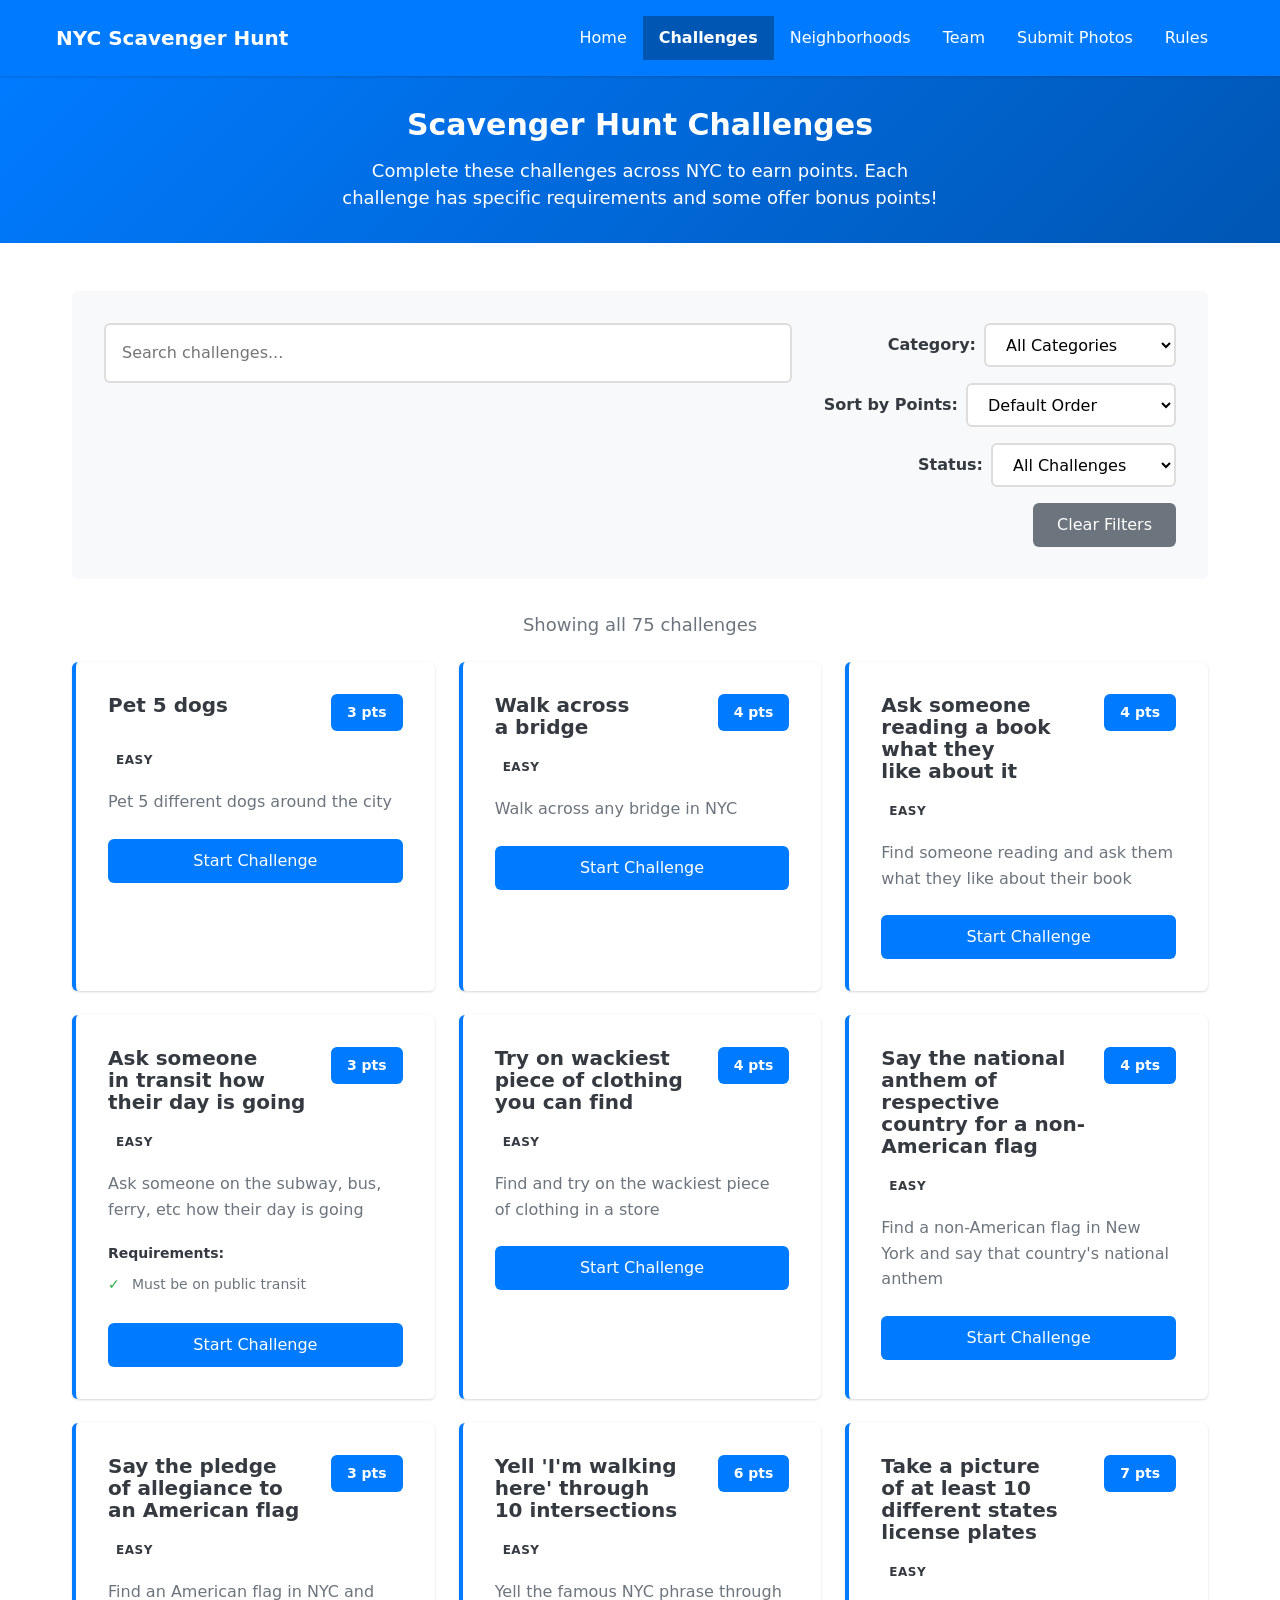
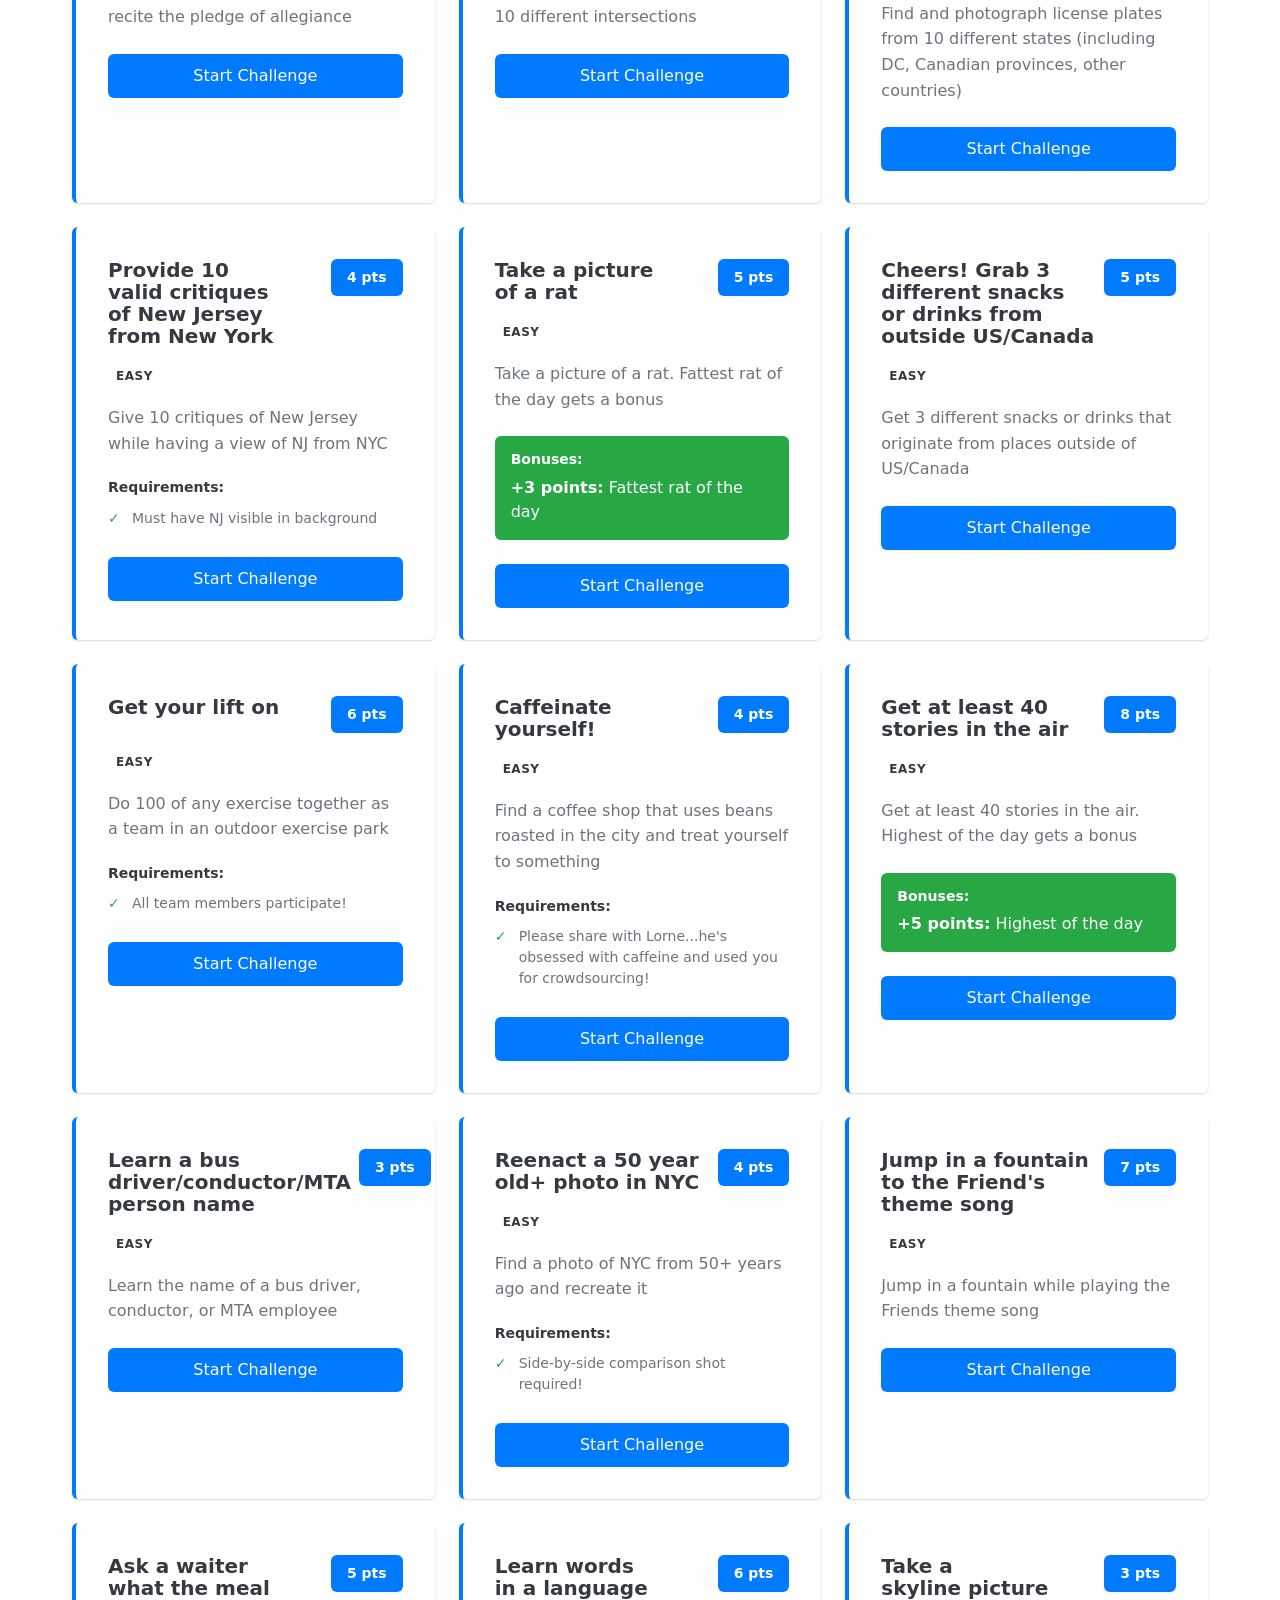
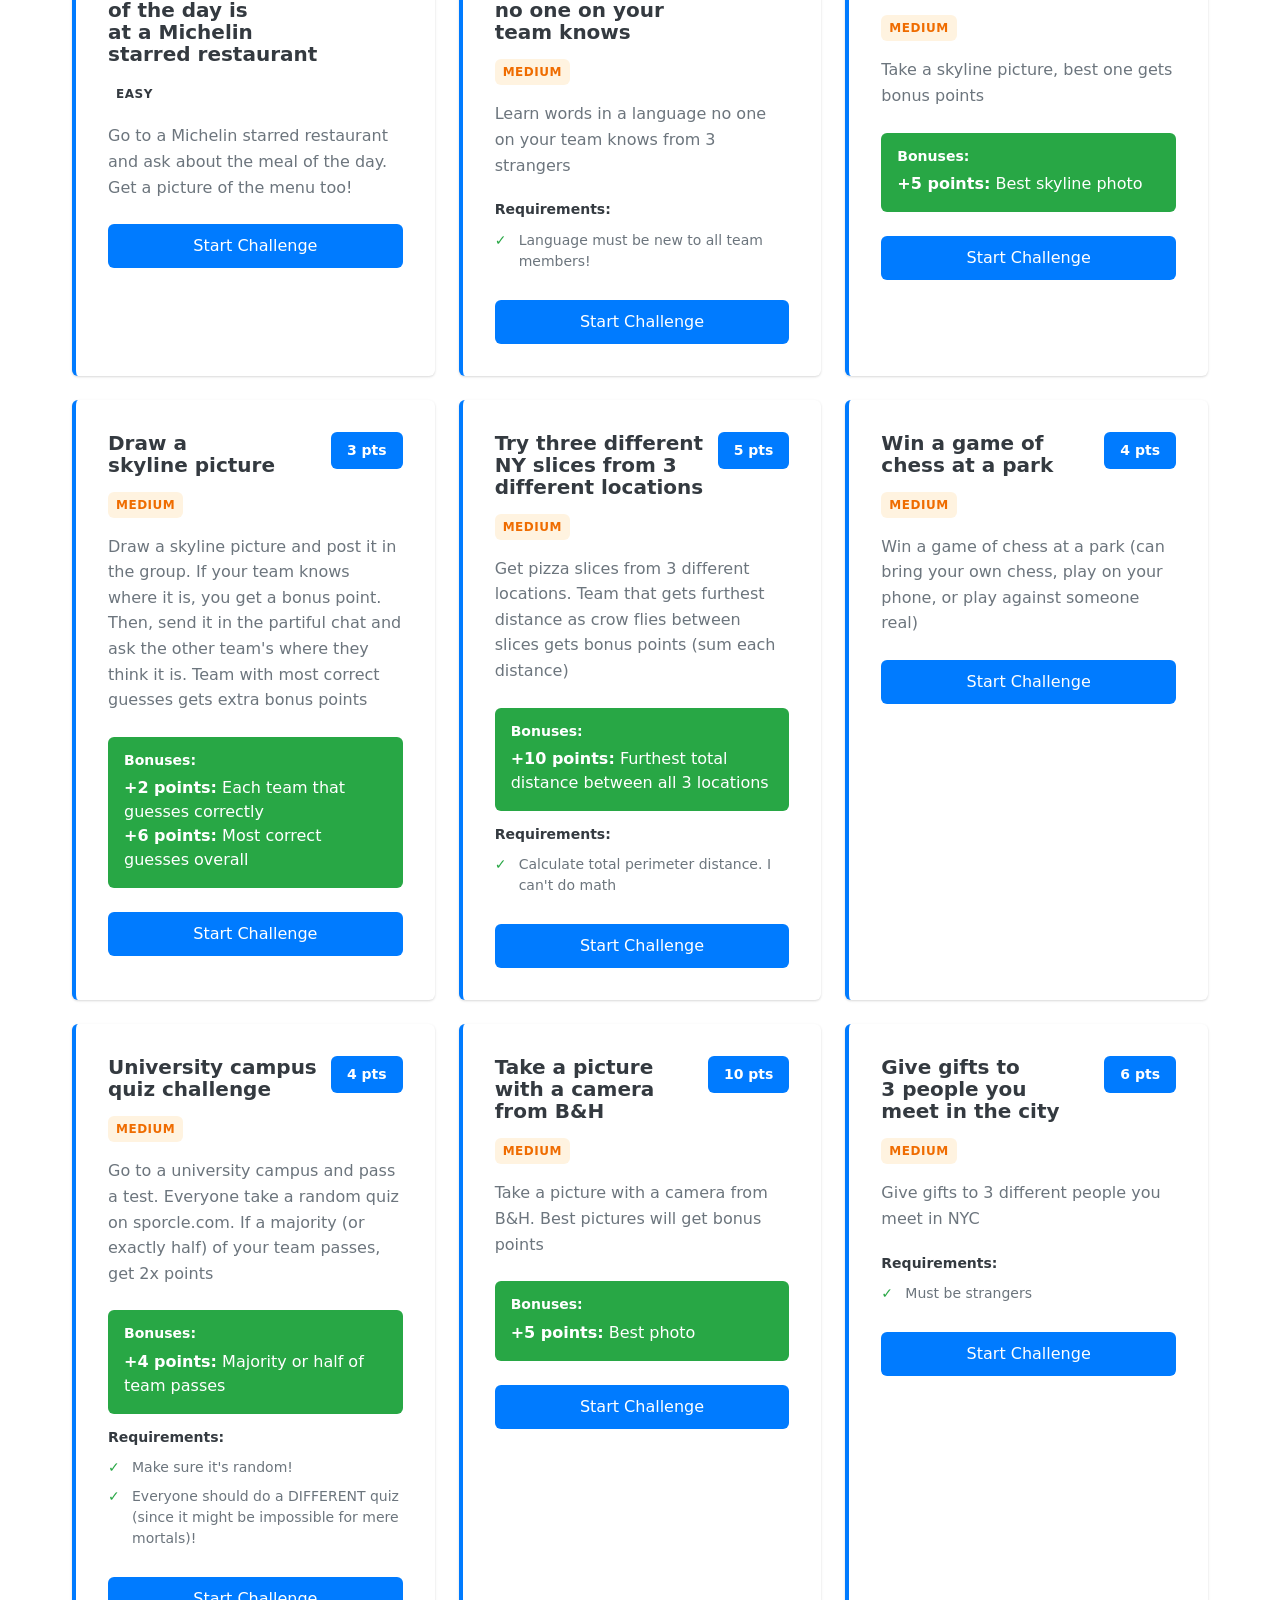
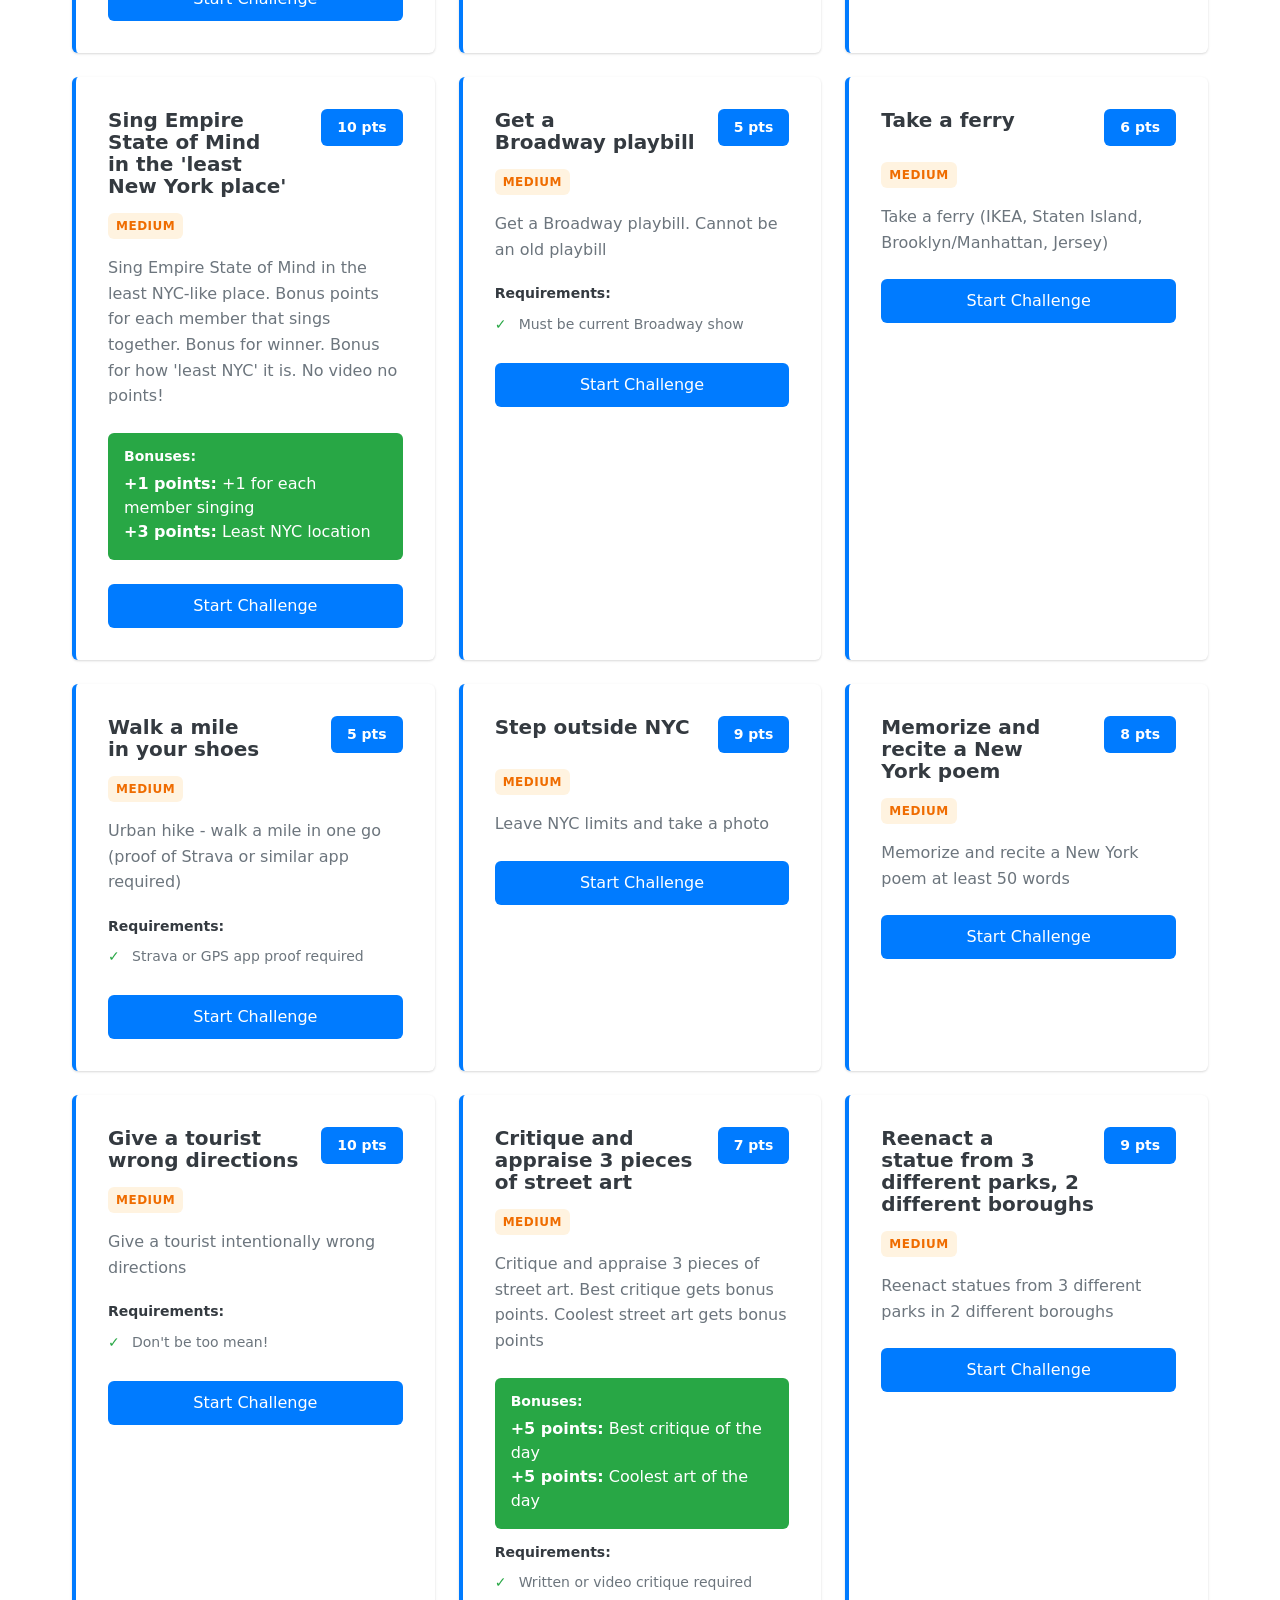
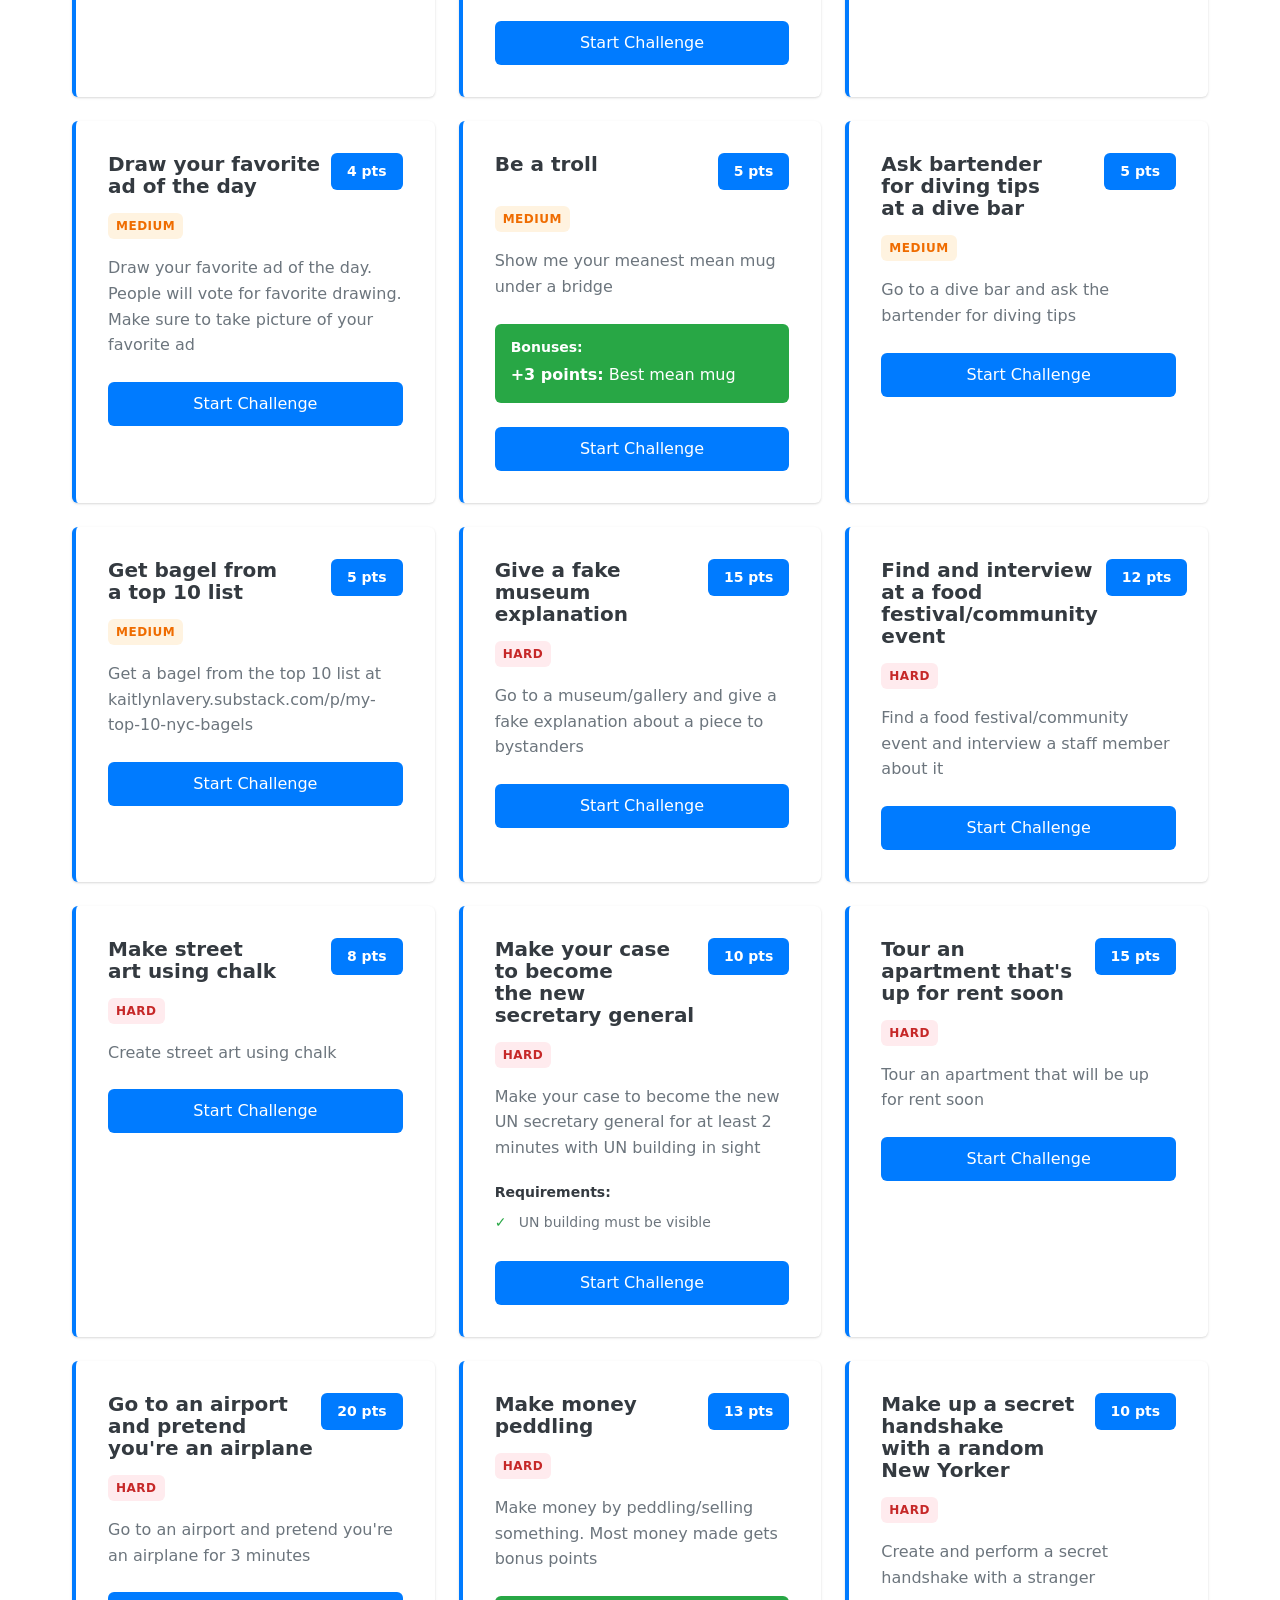
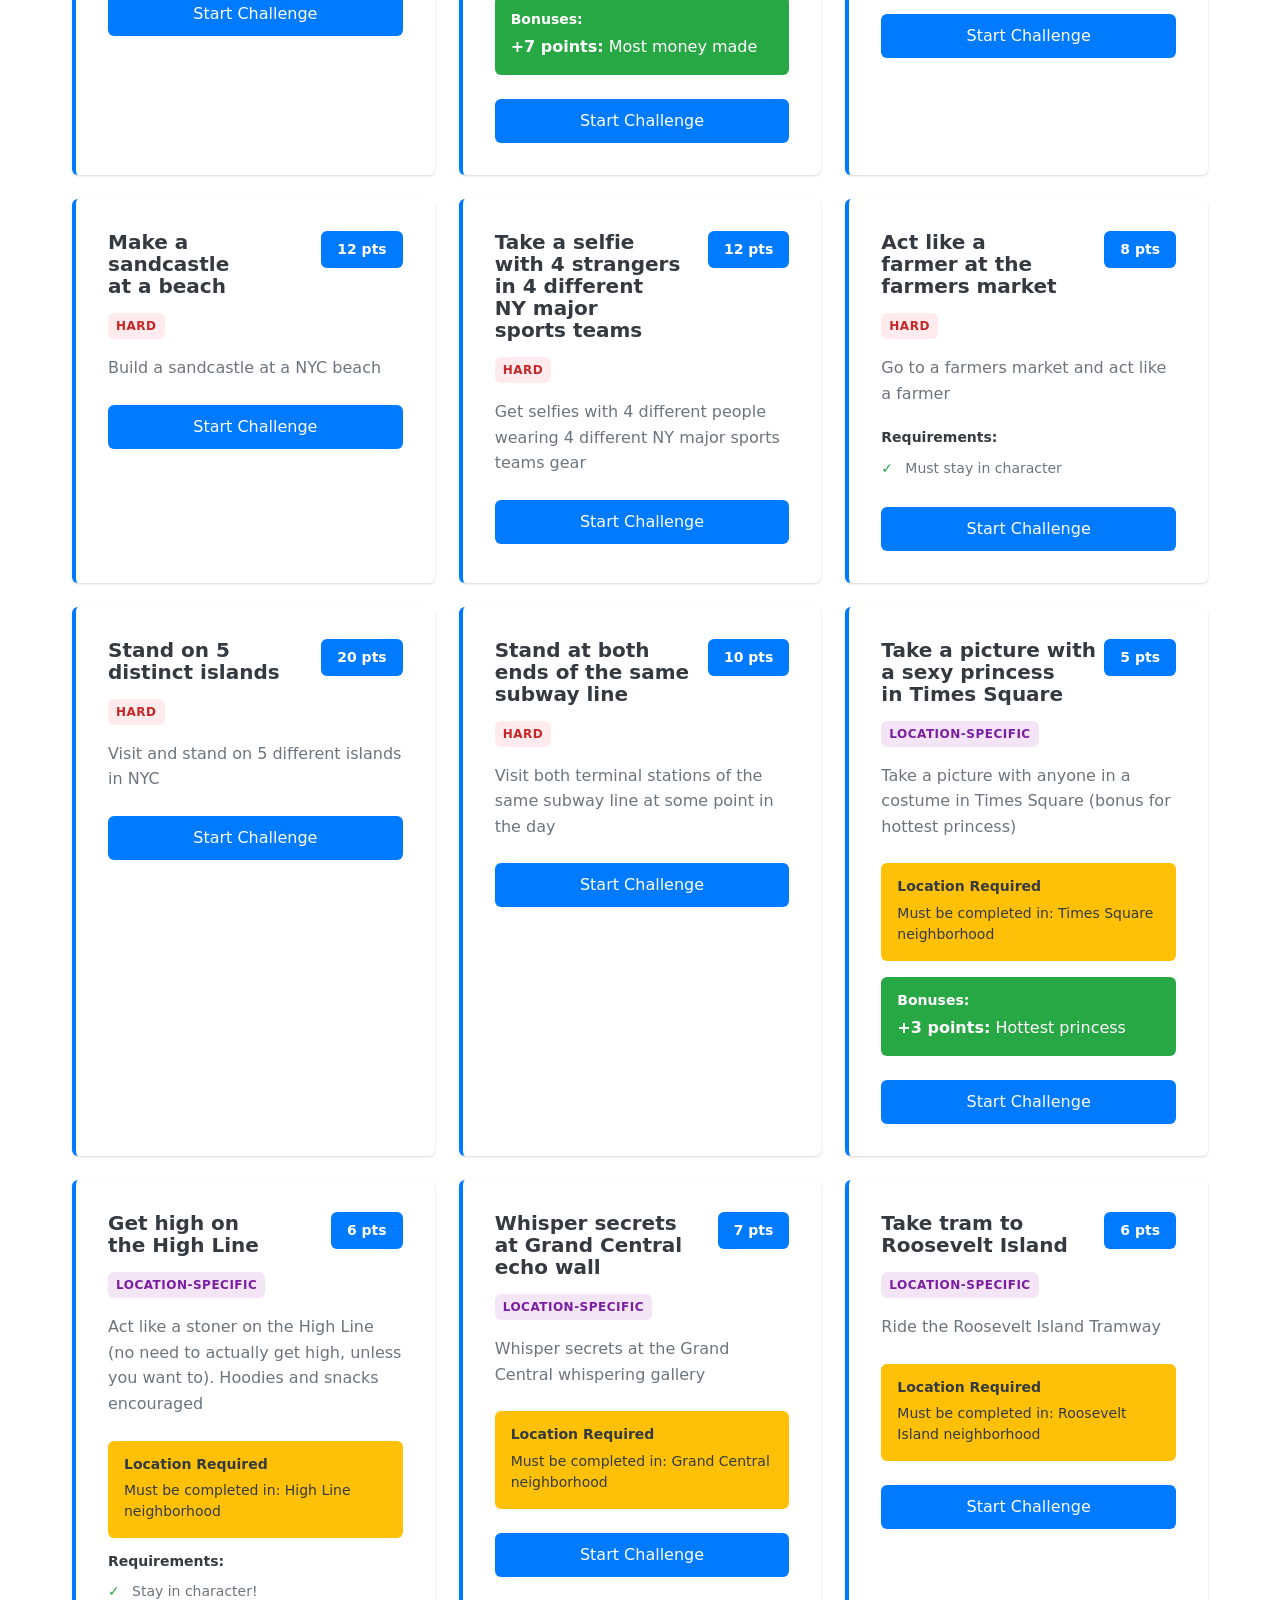
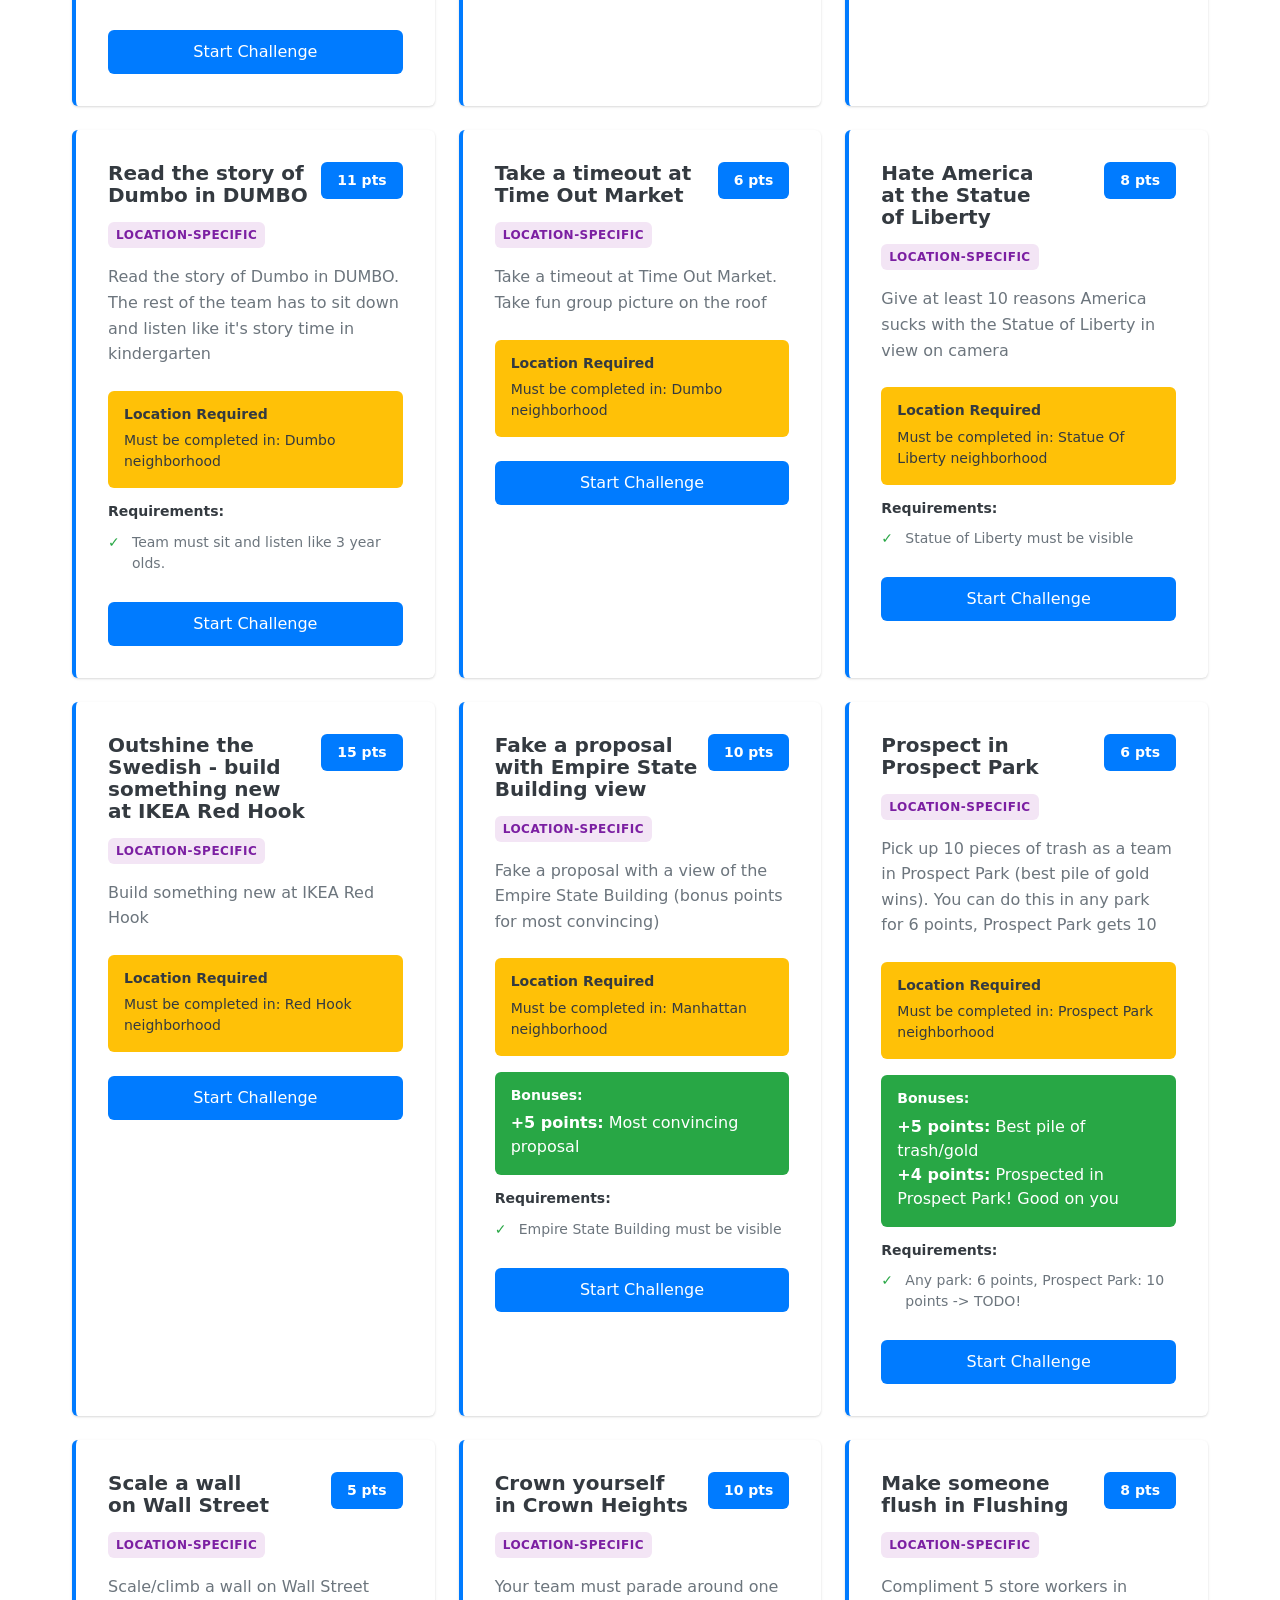
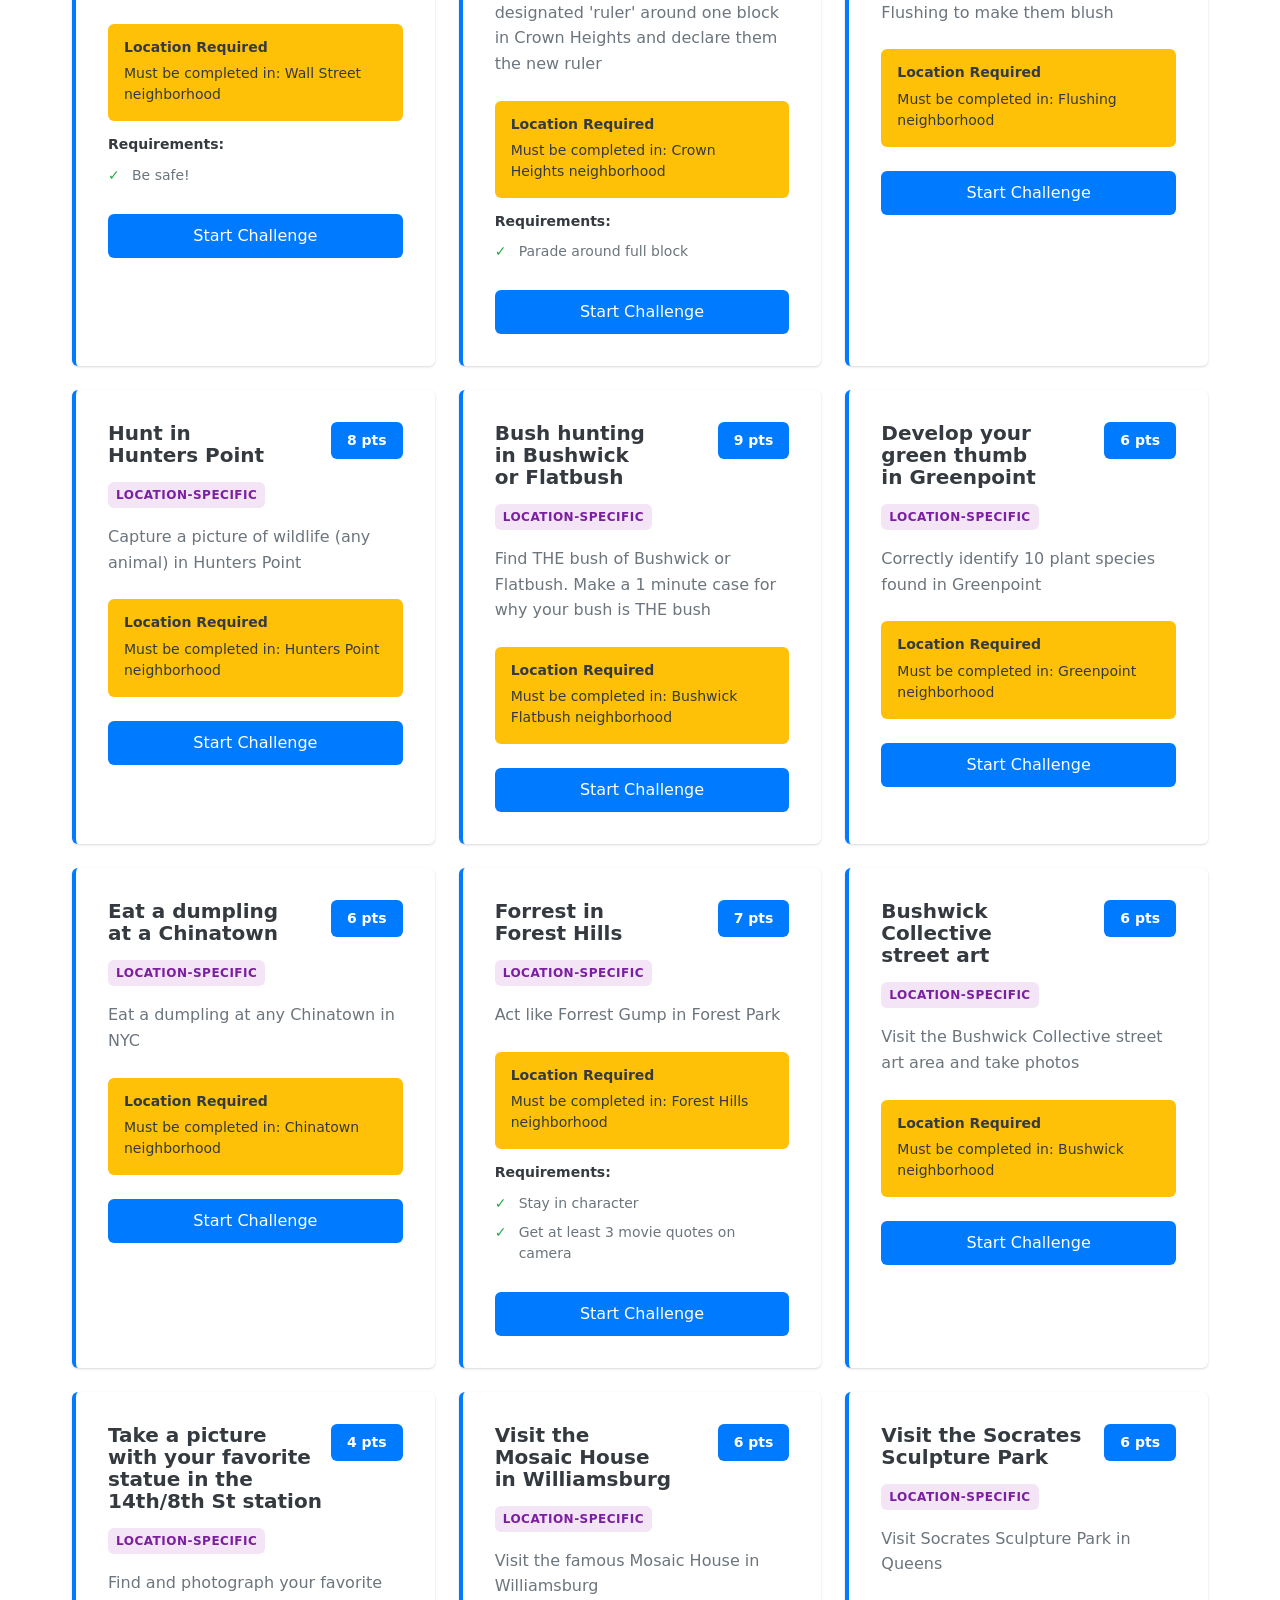
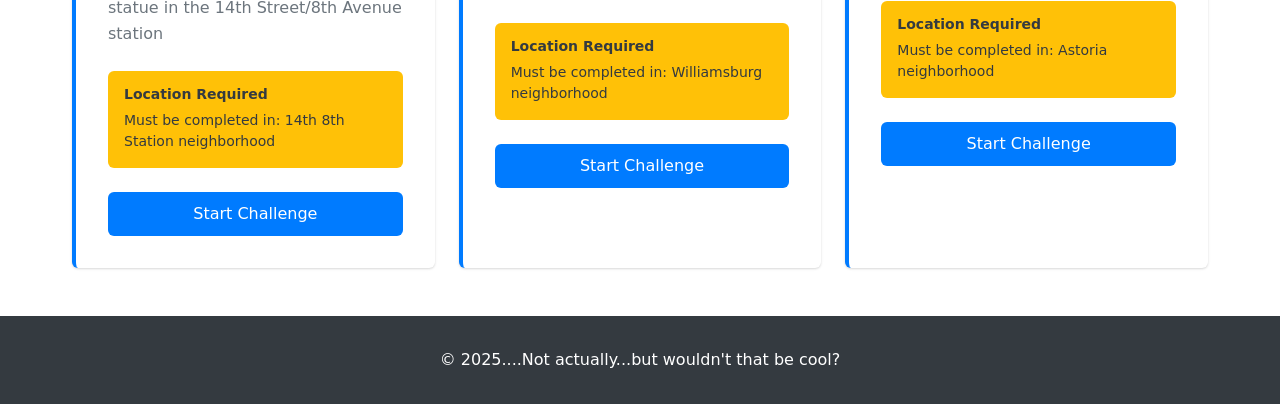
==== pages/challenges.html @ 478bd661 "Add google drive integration" ====
<!DOCTYPE html>
<html lang="en">
<head>
    <meta charset="UTF-8">
    <meta name="viewport" content="width=device-width, initial-scale=1.0">
    <meta name="description" content="NYC Scavenger Hunt Challenges - View all available challenges and their point values">
    <title>Challenges - NYC Scavenger Hunt</title>
    <link rel="stylesheet" href="../css/reset.css">
    <link rel="stylesheet" href="../css/main.css">
    <link rel="stylesheet" href="../css/challenges.css">
</head>
<body>
    <main>
        <section class="page-header">
            <div class="container">
                <h2>Scavenger Hunt Challenges</h2>
                <p>Complete these challenges across NYC to earn points. Each challenge has specific requirements and some offer bonus points!</p>
            </div>
        </section>

        <section class="challenges-section">
            <div class="container">
                <!-- Search and Filter Controls -->
                <div class="search-filter-container">
                    <div class="search-box">
                        <input type="text" id="challenge-search" placeholder="Search challenges..." aria-label="Search challenges">
                    </div>
                    
                    <div class="filter-controls">
                        <div class="filter-group">
                            <label for="category-filter">Category:</label>
                            <select id="category-filter" aria-label="Filter by category">
                                <option value="all">All Categories</option>
                                <option value="easy">Easy</option>
                                <option value="medium">Medium</option>
                                <option value="hard">Hard</option>
                                <option value="location-specific">Location-Specific</option>
                            </select>
                        </div>
                        
                        <div class="filter-group">
                            <label for="points-sort">Sort by Points:</label>
                            <select id="points-sort" aria-label="Sort by points">
                                <option value="default">Default Order</option>
                                <option value="points-asc">Points: Low to High</option>
                                <option value="points-desc">Points: High to Low</option>
                            </select>
                        </div>
                        
                        <div class="filter-group">
                            <label for="completion-filter">Status:</label>
                            <select id="completion-filter" aria-label="Filter by completion status">
                                <option value="all">All Challenges</option>
                                <option value="not-completed">Not Completed</option>
                                <option value="completed">Completed Only</option>
                            </select>
                        </div>
                        
                        <button id="clear-filters" class="btn btn-secondary">Clear Filters</button>
                    </div>
                </div>

                <!-- Results Summary -->
                <div class="results-summary">
                    <p id="results-count">Loading challenges...</p>
                </div>

                <!-- Challenges Grid -->
                <div class="challenges-grid" id="challenges-container">
                    <!-- Challenges will be loaded here by JavaScript -->
                </div>

                <!-- No Results Message -->
                <div class="no-results" id="no-results" style="display: none;">
                    <h3>No challenges found</h3>
                    <p>Try adjusting your search terms or filters to find more challenges.</p>
                </div>
            </div>
        </section>
    </main>

    <footer>
        <div class="container">
            <p>&copy; 2025....Not actually...but wouldn't that be cool?</p>
        </div>
    </footer>

    <!-- Embedded challenge data for file:// protocol compatibility -->
    <script src="../js/data/challenges-easy-embedded.js"></script>
    <script src="../js/data/challenges-medium-embedded.js"></script>
    <script src="../js/data/challenges-hard-embedded.js"></script>
    <script src="../js/data/challenges-location-embedded.js"></script>
    
    <script src="https://apis.google.com/js/api.js"></script>
    <script src="https://accounts.google.com/gsi/client"></script>
    <script src="../js/location-manager.js"></script>
    <script src="../js/shared-nav.js"></script>
    <script src="../js/sheets-integration.js"></script>
    <script src="../js/drive-manager.js"></script>
    <script src="../js/auth.js"></script>
    <script src="../js/nav.js"></script>
    <script src="../js/challenges.js"></script>
</body>
</html>
---- css/main.css ----
/* Mobile-first responsive CSS framework */

/* CSS Custom Properties (Variables) */
:root {
    /* Colors */
    --primary-color: #007bff;
    --primary-dark: #0056b3;
    --secondary-color: #6c757d;
    --success-color: #28a745;
    --warning-color: #ffc107;
    --danger-color: #dc3545;
    --light-color: #f8f9fa;
    --dark-color: #343a40;
    --white: #ffffff;
    --black: #000000;
    
    /* Typography */
    --font-size-xs: 0.75rem;
    --font-size-sm: 0.875rem;
    --font-size-base: 1rem;
    --font-size-lg: 1.125rem;
    --font-size-xl: 1.25rem;
    --font-size-2xl: 1.5rem;
    --font-size-3xl: 1.875rem;
    --font-size-4xl: 2.25rem;
    
    /* Spacing */
    --spacing-xs: 0.25rem;
    --spacing-sm: 0.5rem;
    --spacing-md: 1rem;
    --spacing-lg: 1.5rem;
    --spacing-xl: 2rem;
    --spacing-2xl: 3rem;
    
    /* Layout */
    --container-max-width: 1200px;
    --border-radius: 0.375rem;
    --box-shadow: 0 1px 3px 0 rgba(0, 0, 0, 0.1), 0 1px 2px 0 rgba(0, 0, 0, 0.06);
    --transition: all 0.2s ease-in-out;
    
    /* Touch targets */
    --touch-target: 44px;
}

/* Base styles */
body {
    font-size: var(--font-size-base);
    color: var(--dark-color);
    background-color: var(--white);
}

/* Container utility */
.container {
    width: 100%;
    max-width: var(--container-max-width);
    margin: 0 auto;
    padding: 0 var(--spacing-md);
}

/* Navigation styles */
.main-nav {
    background-color: var(--primary-color);
    color: var(--white);
    position: sticky;
    top: 0;
    z-index: 100;
    box-shadow: var(--box-shadow);
}

.nav-container {
    display: flex;
    justify-content: space-between;
    align-items: center;
    padding: var(--spacing-md);
    max-width: var(--container-max-width);
    margin: 0 auto;
}

.logo {
    font-size: var(--font-size-xl);
    font-weight: bold;
    color: var(--white);
}

.nav-toggle {
    display: block;
    background: none;
    border: none;
    color: var(--white);
    font-size: var(--font-size-xl);
    cursor: pointer;
    padding: var(--spacing-sm);
    min-width: var(--touch-target);
    min-height: var(--touch-target);
}

.hamburger {
    display: block;
    width: 25px;
    height: 3px;
    background-color: var(--white);
    position: relative;
    transition: var(--transition);
}

.hamburger::before,
.hamburger::after {
    content: '';
    position: absolute;
    width: 100%;
    height: 3px;
    background-color: var(--white);
    transition: var(--transition);
}

.hamburger::before {
    top: -8px;
}

.hamburger::after {
    top: 8px;
}

.nav-menu {
    position: absolute;
    top: 100%;
    left: 0;
    width: 100%;
    background-color: var(--primary-color);
    display: none;
    flex-direction: column;
    box-shadow: var(--box-shadow);
}

.nav-menu.active {
    display: flex;
}

.nav-link {
    display: block;
    padding: var(--spacing-md);
    color: var(--white);
    text-decoration: none;
    transition: var(--transition);
    min-height: var(--touch-target);
    display: flex;
    align-items: center;
}

.nav-link:hover,
.nav-link:focus {
    background-color: var(--primary-dark);
}

.nav-link.active {
    background-color: var(--primary-dark);
    font-weight: bold;
}

/* Button styles */
.btn {
    display: inline-block;
    padding: var(--spacing-sm) var(--spacing-lg);
    min-height: var(--touch-target);
    border: none;
    border-radius: var(--border-radius);
    text-decoration: none;
    text-align: center;
    font-weight: 500;
    cursor: pointer;
    transition: var(--transition);
    line-height: 1.5;
}

.btn-primary {
    background-color: var(--primary-color);
    color: var(--white);
}

.btn-primary:hover,
.btn-primary:focus {
    background-color: var(--primary-dark);
}

.btn-secondary {
    background-color: var(--secondary-color);
    color: var(--white);
}

.btn-secondary:hover,
.btn-secondary:focus {
    background-color: #545b62;
}

/* Hero section */
.hero {
    background: linear-gradient(135deg, var(--primary-color), var(--primary-dark));
    color: var(--white);
    padding: var(--spacing-2xl) 0;
    text-align: center;
    position: relative;
    overflow: hidden;
}

.hero::before {
    content: '';
    position: absolute;
    bottom: 0;
    left: 0;
    right: 0;
    height: 200px;
    background-image: url("data:image/svg+xml,%3Csvg xmlns='http://www.w3.org/2000/svg' viewBox='0 0 1200 200' preserveAspectRatio='none'%3E%3Cg fill='%23ffffff' opacity='0.08'%3E%3Crect x='50' y='80' width='40' height='120'/%3E%3Crect x='55' y='60' width='30' height='20'/%3E%3Crect x='100' y='100' width='35' height='100'/%3E%3Crect x='145' y='70' width='45' height='130'/%3E%3Crect x='155' y='50' width='25' height='20'/%3E%3Crect x='200' y='90' width='38' height='110'/%3E%3Crect x='248' y='60' width='50' height='140'/%3E%3Crect x='263' y='40' width='20' height='20'/%3E%3Crect x='308' y='85' width='42' height='115'/%3E%3Crect x='360' y='50' width='55' height='150'/%3E%3Crect x='380' y='30' width='15' height='20'/%3E%3Crect x='425' y='95' width='35' height='105'/%3E%3Crect x='470' y='75' width='40' height='125'/%3E%3Crect x='520' y='40' width='60' height='160'/%3E%3Crect x='545' y='20' width='10' height='20'/%3E%3Crect x='590' y='70' width='45' height='130'/%3E%3Crect x='645' y='90' width='38' height='110'/%3E%3Crect x='693' y='55' width='50' height='145'/%3E%3Crect x='710' y='35' width='16' height='20'/%3E%3Crect x='753' y='80' width='42' height='120'/%3E%3Crect x='805' y='65' width='48' height='135'/%3E%3Crect x='863' y='95' width='35' height='105'/%3E%3Crect x='908' y='75' width='40' height='125'/%3E%3Crect x='958' y='85' width='37' height='115'/%3E%3Crect x='1005' y='60' width='45' height='140'/%3E%3Crect x='1060' y='100' width='35' height='100'/%3E%3Crect x='1105' y='70' width='42' height='130'/%3E%3C/g%3E%3C/svg%3E");
    background-size: cover;
    background-position: bottom center;
    background-repeat: no-repeat;
    pointer-events: none;
    z-index: 0;
}

.hero .container {
    position: relative;
    z-index: 1;
}

.hero h2 {
    font-size: var(--font-size-3xl);
    margin-bottom: var(--spacing-md);
}

.hero p {
    font-size: var(--font-size-lg);
    margin-bottom: var(--spacing-xl);
    max-width: 600px;
    margin-left: auto;
    margin-right: auto;
}

.cta-buttons {
    display: flex;
    flex-direction: column;
    gap: var(--spacing-md);
    align-items: center;
}

/* Game description section */
.game-description {
    padding: var(--spacing-2xl) 0;
    background-color: var(--white);
}

.bonus-callout {
    background: linear-gradient(135deg, #fff3cd 0%, #ffeaa7 100%);
    border: 3px solid var(--warning-color);
    border-radius: var(--border-radius);
    padding: var(--spacing-xl);
    margin-bottom: var(--spacing-xl);
    text-align: center;
    box-shadow: 0 4px 12px rgba(255, 193, 7, 0.3);
    position: relative;
    overflow: hidden;
}

.bonus-callout::before {
    content: '✨';
    position: absolute;
    top: 10px;
    left: 10px;
    font-size: 2rem;
    opacity: 0.3;
}

.bonus-callout::after {
    content: '✨';
    position: absolute;
    bottom: 10px;
    right: 10px;
    font-size: 2rem;
    opacity: 0.3;
}

.camera-icon {
    font-size: 3rem;
    margin-bottom: var(--spacing-md);
    animation: pulse 2s ease-in-out infinite;
}

@keyframes pulse {
    0%, 100% {
        transform: scale(1);
    }
    50% {
        transform: scale(1.1);
    }
}

.bonus-text {
    font-size: var(--font-size-lg);
    line-height: 1.6;
    margin-bottom: var(--spacing-lg);
    color: var(--dark-color);
}

.highlight-text {
    background: linear-gradient(120deg, #ff6b6b 0%, #feca57 100%);
    background-clip: text;
    -webkit-background-clip: text;
    -webkit-text-fill-color: transparent;
    font-weight: bold;
    font-size: 1.2em;
}

.bonus-text em {
    font-style: italic;
    color: var(--primary-color);
    font-weight: 600;
}

.medals {
    display: flex;
    justify-content: center;
    gap: var(--spacing-lg);
    margin: var(--spacing-lg) 0;
}

.medal {
    font-size: 2.5rem;
    display: inline-block;
    animation: bounce 1s ease-in-out infinite;
}

.medal.gold {
    animation-delay: 0s;
}

.medal.silver {
    animation-delay: 0.2s;
}

.medal.bronze {
    animation-delay: 0.4s;
}

@keyframes bounce {
    0%, 100% {
        transform: translateY(0);
    }
    50% {
        transform: translateY(-10px);
    }
}

.tagline {
    font-size: var(--font-size-lg);
    font-weight: 600;
    color: var(--dark-color);
    font-style: italic;
}

.description-content {
    max-width: 800px;
    margin: 0 auto;
    text-align: center;
}

.description-content p {
    font-size: var(--font-size-lg);
    line-height: 1.8;
    margin-bottom: var(--spacing-lg);
    color: var(--dark-color);
}

.description-content p:last-child {
    margin-bottom: 0;
    font-size: var(--font-size-xl);
    color: var(--primary-color);
}

/* Info section */
.quick-info {
    padding: var(--spacing-2xl) 0;
    background-color: var(--light-color);
}

.info-grid {
    display: grid;
    gap: var(--spacing-lg);
    grid-template-columns: 1fr;
}

.info-card-link {
    text-decoration: none;
    color: inherit;
    display: block;
    transition: var(--transition);
}

.info-card-link:hover {
    transform: translateY(-2px);
}

.info-card {
    background-color: var(--white);
    padding: var(--spacing-xl);
    border-radius: var(--border-radius);
    box-shadow: var(--box-shadow);
    text-align: center;
    transition: var(--transition);
    cursor: pointer;
}

.info-card-link:hover .info-card {
    box-shadow: 0 4px 12px 0 rgba(0, 0, 0, 0.15), 0 2px 4px 0 rgba(0, 0, 0, 0.1);
}

.info-card h3 {
    font-size: var(--font-size-xl);
    margin-bottom: var(--spacing-md);
    color: var(--primary-color);
    transition: var(--transition);
}

.info-card-link:hover .info-card h3 {
    color: var(--primary-dark);
}

/* Footer */
footer {
    background-color: var(--dark-color);
    color: var(--white);
    text-align: center;
    padding: var(--spacing-xl) 0;
    margin-top: auto;
}

/* Utility classes */
.text-center { text-align: center; }
.text-left { text-align: left; }
.text-right { text-align: right; }

.mb-sm { margin-bottom: var(--spacing-sm); }
.mb-md { margin-bottom: var(--spacing-md); }
.mb-lg { margin-bottom: var(--spacing-lg); }
.mb-xl { margin-bottom: var(--spacing-xl); }

.mt-sm { margin-top: var(--spacing-sm); }
.mt-md { margin-top: var(--spacing-md); }
.mt-lg { margin-top: var(--spacing-lg); }
.mt-xl { margin-top: var(--spacing-xl); }

.p-sm { padding: var(--spacing-sm); }
.p-md { padding: var(--spacing-md); }
.p-lg { padding: var(--spacing-lg); }
.p-xl { padding: var(--spacing-xl); }

/* Responsive breakpoints */

/* Tablet styles (768px and up) */
@media (min-width: 768px) {
    .nav-toggle {
        display: none;
    }
    
    .nav-menu {
        position: static;
        display: flex;
        flex-direction: row;
        width: auto;
        background: none;
        box-shadow: none;
    }
    
    .nav-link {
        padding: var(--spacing-sm) var(--spacing-md);
    }
    
    .cta-buttons {
        flex-direction: row;
        justify-content: center;
    }
    
    .info-grid {
        grid-template-columns: repeat(2, 1fr);
    }
    
    .hero h2 {
        font-size: var(--font-size-4xl);
    }
}

/* Desktop styles (1024px and up) */
@media (min-width: 1024px) {
    .container {
        padding: 0 var(--spacing-lg);
    }
    
    .info-grid {
        grid-template-columns: repeat(3, 1fr);
    }
    
    .hero {
        padding: var(--spacing-2xl) 0 4rem;
    }
}

/* Large desktop styles (1200px and up) */
@media (min-width: 1200px) {
    .container {
        padding: 0 var(--spacing-xl);
    }
}
/* 
User Info Styles */
.user-info {
    display: flex;
    align-items: center;
    gap: 10px;
    margin-left: auto;
    margin-right: 20px;
}

.user-avatar {
    width: 32px;
    height: 32px;
    border-radius: 50%;
    border: 2px solid var(--light-color);
}

.user-name {
    font-size: var(--font-size-sm);
    color: var(--dark-color);
    font-weight: 500;
}

.sign-out-btn {
    background: transparent;
    border: 1px solid var(--secondary-color);
    padding: 6px 12px;
    border-radius: var(--border-radius);
    cursor: pointer;
    font-size: var(--font-size-xs);
    color: var(--dark-color);
    transition: var(--transition);
}

.sign-out-btn:hover {
    background: var(--light-color);
}

@media (max-width: 768px) {
    .user-info {
        position: absolute;
        top: 10px;
        right: 60px;
    }
    
    .user-name {
        display: none;
    }
}

/* Team Info Styles */
.team-info {
    display: flex;
    align-items: center;
    margin-right: 15px;
}

.team-display {
    display: flex;
    align-items: center;
    gap: 8px;
    background: rgba(255, 255, 255, 0.15);
    padding: 6px 12px;
    border-radius: var(--border-radius);
    font-size: var(--font-size-sm);
}

.team-label {
    color: rgba(255, 255, 255, 0.8);
    font-weight: 500;
}

.team-name {
    color: var(--white);
    font-weight: 600;
}

.team-score {
    color: var(--warning-color);
    font-weight: 700;
    margin-left: 4px;
}

@media (max-width: 768px) {
    .team-info {
        display: none;
    }
}

@media (min-width: 769px) and (max-width: 1024px) {
    .team-display {
        font-size: var(--font-size-xs);
        padding: 4px 8px;
        gap: 6px;
    }
    
    .team-label {
        display: none;
    }
}
---- css/challenges.css ----
/* Challenges page specific styles */

/* Page header */
.page-header {
    background: linear-gradient(135deg, var(--primary-color), var(--primary-dark));
    color: var(--white);
    padding: var(--spacing-xl) 0;
    text-align: center;
}

.page-header h2 {
    font-size: var(--font-size-3xl);
    margin-bottom: var(--spacing-md);
}

.page-header p {
    font-size: var(--font-size-lg);
    max-width: 600px;
    margin: 0 auto;
}

/* Search and filter section */
.challenges-section {
    padding: var(--spacing-2xl) 0;
}

.search-filter-container {
    background-color: var(--light-color);
    padding: var(--spacing-xl);
    border-radius: var(--border-radius);
    margin-bottom: var(--spacing-xl);
}

.search-box {
    margin-bottom: var(--spacing-lg);
}

.search-box input {
    width: 100%;
    padding: var(--spacing-md);
    border: 2px solid #ddd;
    border-radius: var(--border-radius);
    font-size: var(--font-size-base);
    min-height: var(--touch-target);
}

.search-box input:focus {
    outline: none;
    border-color: var(--primary-color);
    box-shadow: 0 0 0 3px rgba(0, 123, 255, 0.1);
}

.filter-controls {
    display: flex;
    flex-direction: column;
    gap: var(--spacing-md);
}

.filter-group {
    display: flex;
    flex-direction: column;
    gap: var(--spacing-sm);
}

.filter-group label {
    font-weight: 600;
    color: var(--dark-color);
}

.filter-group select {
    padding: var(--spacing-sm) var(--spacing-md);
    border: 2px solid #ddd;
    border-radius: var(--border-radius);
    font-size: var(--font-size-base);
    min-height: var(--touch-target);
    background-color: var(--white);
}

.filter-group select:focus {
    outline: none;
    border-color: var(--primary-color);
    box-shadow: 0 0 0 3px rgba(0, 123, 255, 0.1);
}

/* Results summary */
.results-summary {
    margin-bottom: var(--spacing-lg);
    text-align: center;
}

.results-summary p {
    font-size: var(--font-size-lg);
    color: var(--secondary-color);
}

/* Challenges grid */
.challenges-grid {
    display: grid;
    grid-template-columns: 1fr;
    gap: var(--spacing-lg);
}

/* Challenge card */
.challenge-card {
    background-color: var(--white);
    border-radius: var(--border-radius);
    box-shadow: var(--box-shadow);
    padding: var(--spacing-xl);
    transition: var(--transition);
    border-left: 4px solid var(--primary-color);
}

.challenge-card:hover {
    transform: translateY(-2px);
    box-shadow: 0 4px 12px 0 rgba(0, 0, 0, 0.15);
}

.challenge-header {
    display: flex;
    justify-content: space-between;
    align-items: flex-start;
    margin-bottom: var(--spacing-md);
    flex-wrap: wrap;
    gap: var(--spacing-sm);
}

.challenge-title {
    font-size: var(--font-size-xl);
    font-weight: bold;
    color: var(--dark-color);
    margin: 0;
    flex: 1;
    min-width: 200px;
}

.challenge-points {
    background-color: var(--primary-color);
    color: var(--white);
    padding: var(--spacing-sm) var(--spacing-md);
    border-radius: var(--border-radius);
    font-weight: bold;
    font-size: var(--font-size-sm);
    white-space: nowrap;
}

.challenge-category {
    display: inline-block;
    padding: var(--spacing-xs) var(--spacing-sm);
    border-radius: var(--border-radius);
    font-size: var(--font-size-xs);
    font-weight: 600;
    text-transform: uppercase;
    letter-spacing: 0.5px;
    margin-bottom: var(--spacing-md);
}

.category-general {
    background-color: #e3f2fd;
    color: #1565c0;
}

.category-medium {
    background-color: #fff3e0;
    color: #ef6c00;
}

.category-hard {
    background-color: #ffebee;
    color: #c62828;
}

.category-location-specific {
    background-color: #f3e5f5;
    color: #7b1fa2;
}

.challenge-description {
    font-size: var(--font-size-base);
    color: var(--secondary-color);
    margin-bottom: var(--spacing-lg);
    line-height: 1.6;
}

.challenge-details {
    margin-top: var(--spacing-lg);
}

.bonus-points {
    background-color: var(--success-color);
    color: var(--white);
    padding: var(--spacing-md);
    border-radius: var(--border-radius);
    margin-bottom: var(--spacing-md);
}

.bonus-points h4 {
    margin: 0 0 var(--spacing-sm) 0;
    font-size: var(--font-size-sm);
    font-weight: bold;
}

.bonus-points p {
    margin: 0;
    font-size: var(--font-size-sm);
}

.location-restriction {
    background-color: var(--warning-color);
    color: var(--dark-color);
    padding: var(--spacing-md);
    border-radius: var(--border-radius);
    margin-bottom: var(--spacing-md);
}

.location-restriction h4 {
    margin: 0 0 var(--spacing-sm) 0;
    font-size: var(--font-size-sm);
    font-weight: bold;
}

.location-restriction p {
    margin: 0;
    font-size: var(--font-size-sm);
}

.challenge-requirements {
    margin-top: var(--spacing-md);
}

.challenge-requirements h4 {
    font-size: var(--font-size-sm);
    font-weight: bold;
    margin-bottom: var(--spacing-sm);
    color: var(--dark-color);
}

.challenge-requirements ul {
    list-style: none;
    padding: 0;
    margin: 0;
}

.challenge-requirements li {
    padding: var(--spacing-xs) 0;
    font-size: var(--font-size-sm);
    color: var(--secondary-color);
    position: relative;
    padding-left: var(--spacing-lg);
}

.challenge-requirements li::before {
    content: "✓";
    position: absolute;
    left: 0;
    color: var(--success-color);
    font-weight: bold;
}

/* No results message */
.no-results {
    text-align: center;
    padding: var(--spacing-2xl);
    color: var(--secondary-color);
}

.no-results h3 {
    font-size: var(--font-size-2xl);
    margin-bottom: var(--spacing-md);
}

/* Loading state */
.loading {
    text-align: center;
    padding: var(--spacing-2xl);
    color: var(--secondary-color);
}

/* Responsive design */
@media (min-width: 768px) {
    .filter-controls {
        flex-direction: row;
        align-items: flex-end;
        justify-content: space-between;
    }
    
    .filter-group {
        flex-direction: row;
        align-items: center;
        gap: var(--spacing-sm);
    }
    
    .filter-group label {
        white-space: nowrap;
        margin-bottom: 0;
    }
    
    .challenges-grid {
        grid-template-columns: repeat(2, 1fr);
    }
    
    .challenge-header {
        flex-wrap: nowrap;
    }
    
    .challenge-title {
        min-width: auto;
    }
}

@media (min-width: 1024px) {
    .challenges-grid {
        grid-template-columns: repeat(3, 1fr);
    }
    
    .search-filter-container {
        display: grid;
        grid-template-columns: 1fr auto;
        gap: var(--spacing-xl);
        align-items: start;
    }
    
    .search-box {
        margin-bottom: 0;
    }
    
    .filter-controls {
        flex-direction: column;
        gap: var(--spacing-md);
        min-width: 300px;
    }
}

@media (min-width: 1200px) {
    .challenges-grid {
        grid-template-columns: repeat(auto-fit, minmax(350px, 1fr));
    }
}
/* 
Challenge actions */
.challenge-actions {
    margin-top: var(--spacing-lg);
    display: flex;
    gap: var(--spacing-sm);
    flex-wrap: wrap;
}

.challenge-actions .btn {
    flex: 1;
    min-width: 140px;
}

.btn-success {
    background-color: var(--success-color);
    border-color: var(--success-color);
}

.btn-success:hover {
    background-color: #218838;
    border-color: #1e7e34;
}

/* Challenge status states */
.challenge-card.in-progress {
    border-left-color: var(--warning-color);
    background-color: #fffbf0;
}

.challenge-card.completed {
    border-left-color: var(--success-color);
    background-color: #f0f9f4;
    opacity: 0.85;
}

.challenge-card.completed .challenge-title {
    text-decoration: line-through;
    color: var(--secondary-color);
}

/* Modal styles */
.modal-overlay {
    position: fixed;
    top: 0;
    left: 0;
    right: 0;
    bottom: 0;
    background-color: rgba(0, 0, 0, 0.7);
    display: flex;
    align-items: center;
    justify-content: center;
    z-index: 1000;
    padding: var(--spacing-md);
}

.modal-content {
    background-color: var(--white);
    border-radius: var(--border-radius);
    padding: var(--spacing-xl);
    max-width: 500px;
    width: 100%;
    max-height: 90vh;
    overflow-y: auto;
    box-shadow: 0 10px 40px rgba(0, 0, 0, 0.3);
}

.modal-content h2 {
    margin-top: 0;
    margin-bottom: var(--spacing-sm);
    color: var(--dark-color);
}

.modal-content h3 {
    margin-top: 0;
    margin-bottom: var(--spacing-lg);
    color: var(--primary-color);
    font-size: var(--font-size-lg);
}

.form-group {
    margin-bottom: var(--spacing-lg);
}

.form-group label {
    display: block;
    margin-bottom: var(--spacing-sm);
    font-weight: 600;
    color: var(--dark-color);
}

.form-group input,
.form-group textarea {
    width: 100%;
    padding: var(--spacing-sm) var(--spacing-md);
    border: 2px solid #ddd;
    border-radius: var(--border-radius);
    font-size: var(--font-size-base);
    font-family: inherit;
}

.form-group input:focus,
.form-group textarea:focus {
    outline: none;
    border-color: var(--primary-color);
    box-shadow: 0 0 0 3px rgba(0, 123, 255, 0.1);
}

.form-group textarea {
    min-height: 80px;
    resize: vertical;
}

.modal-actions {
    display: flex;
    gap: var(--spacing-sm);
    margin-top: var(--spacing-xl);
}

.modal-actions .btn {
    flex: 1;
}

/* Location info styles */
.location-info {
    padding: var(--spacing-md);
    background-color: var(--light-color);
    border-radius: var(--border-radius);
    border: 2px solid #ddd;
    display: flex;
    align-items: center;
    justify-content: space-between;
    gap: var(--spacing-sm);
    flex-wrap: wrap;
}

.location-status {
    color: var(--secondary-color);
    font-style: italic;
}

.location-coords {
    font-family: 'Courier New', monospace;
    font-weight: 600;
    color: var(--dark-color);
    font-size: var(--font-size-base);
}

.location-error {
    color: var(--danger-color);
    font-size: var(--font-size-sm);
}

.btn-refresh,
.btn-retry {
    background-color: var(--primary-color);
    color: var(--white);
    border: none;
    padding: var(--spacing-xs) var(--spacing-sm);
    border-radius: var(--border-radius);
    cursor: pointer;
    font-size: var(--font-size-sm);
    transition: var(--transition);
    white-space: nowrap;
}

.btn-refresh:hover,
.btn-retry:hover {
    background-color: var(--primary-dark);
}

.btn-retry {
    background-color: var(--warning-color);
    color: var(--dark-color);
}

.btn-retry:hover {
    background-color: #e0a800;
}

/* Responsive modal */
@media (max-width: 767px) {
    .modal-content {
        padding: var(--spacing-lg);
    }
    
    .modal-actions {
        flex-direction: column;
    }
    
    .modal-actions .btn {
        width: 100%;
    }
    
    .location-info {
        flex-direction: column;
        align-items: stretch;
    }
}
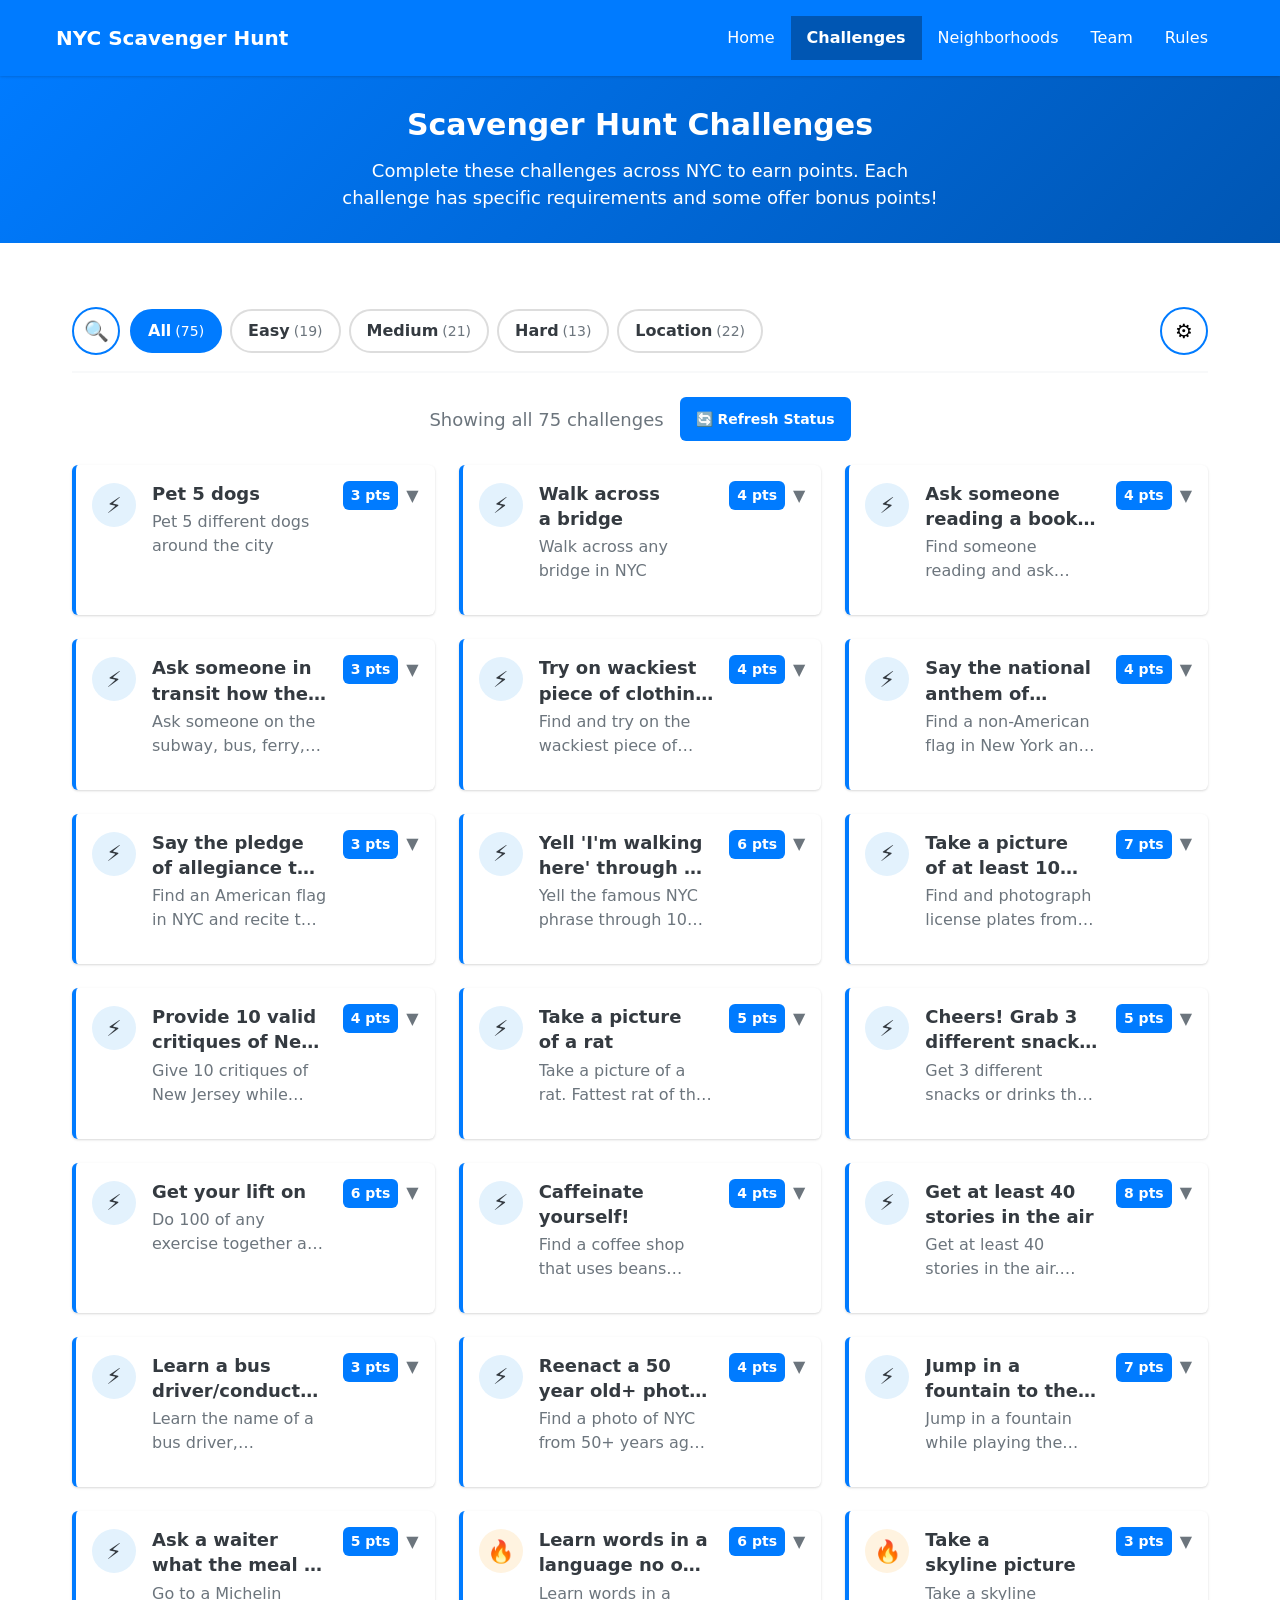
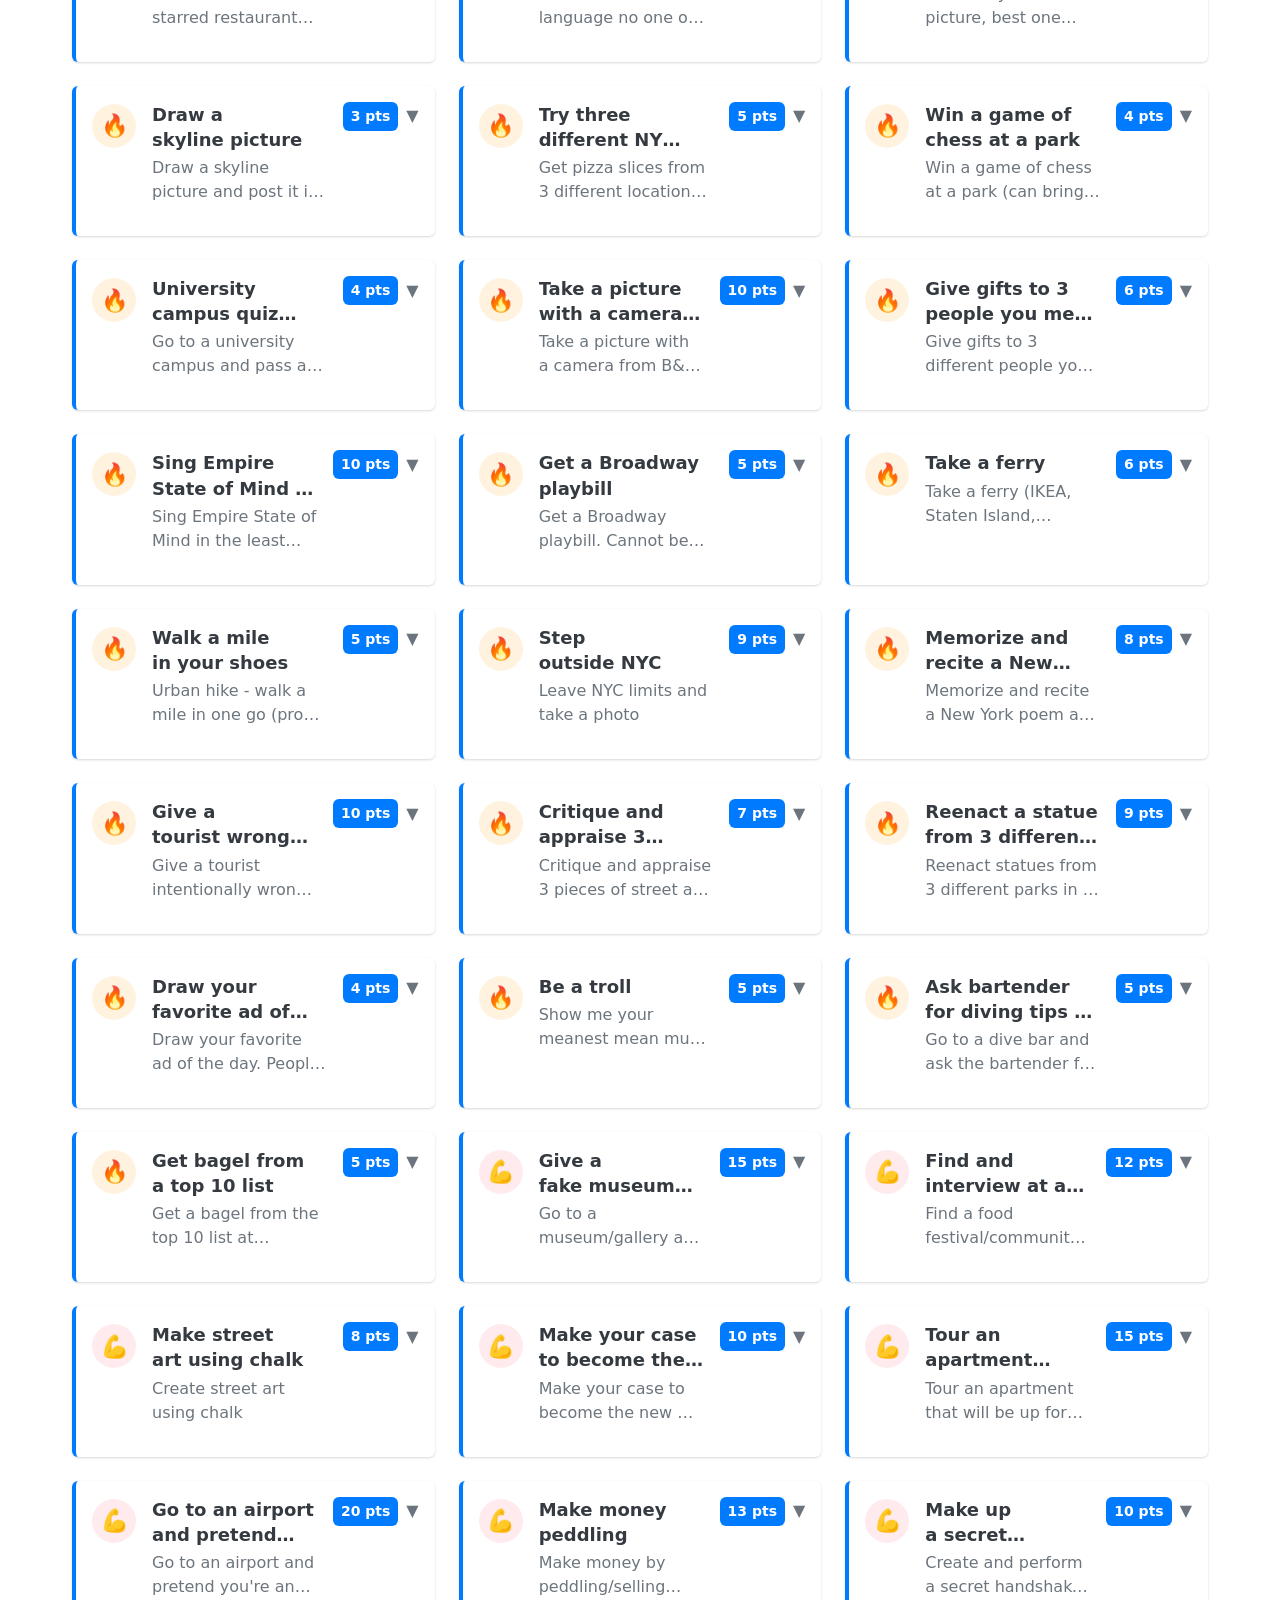
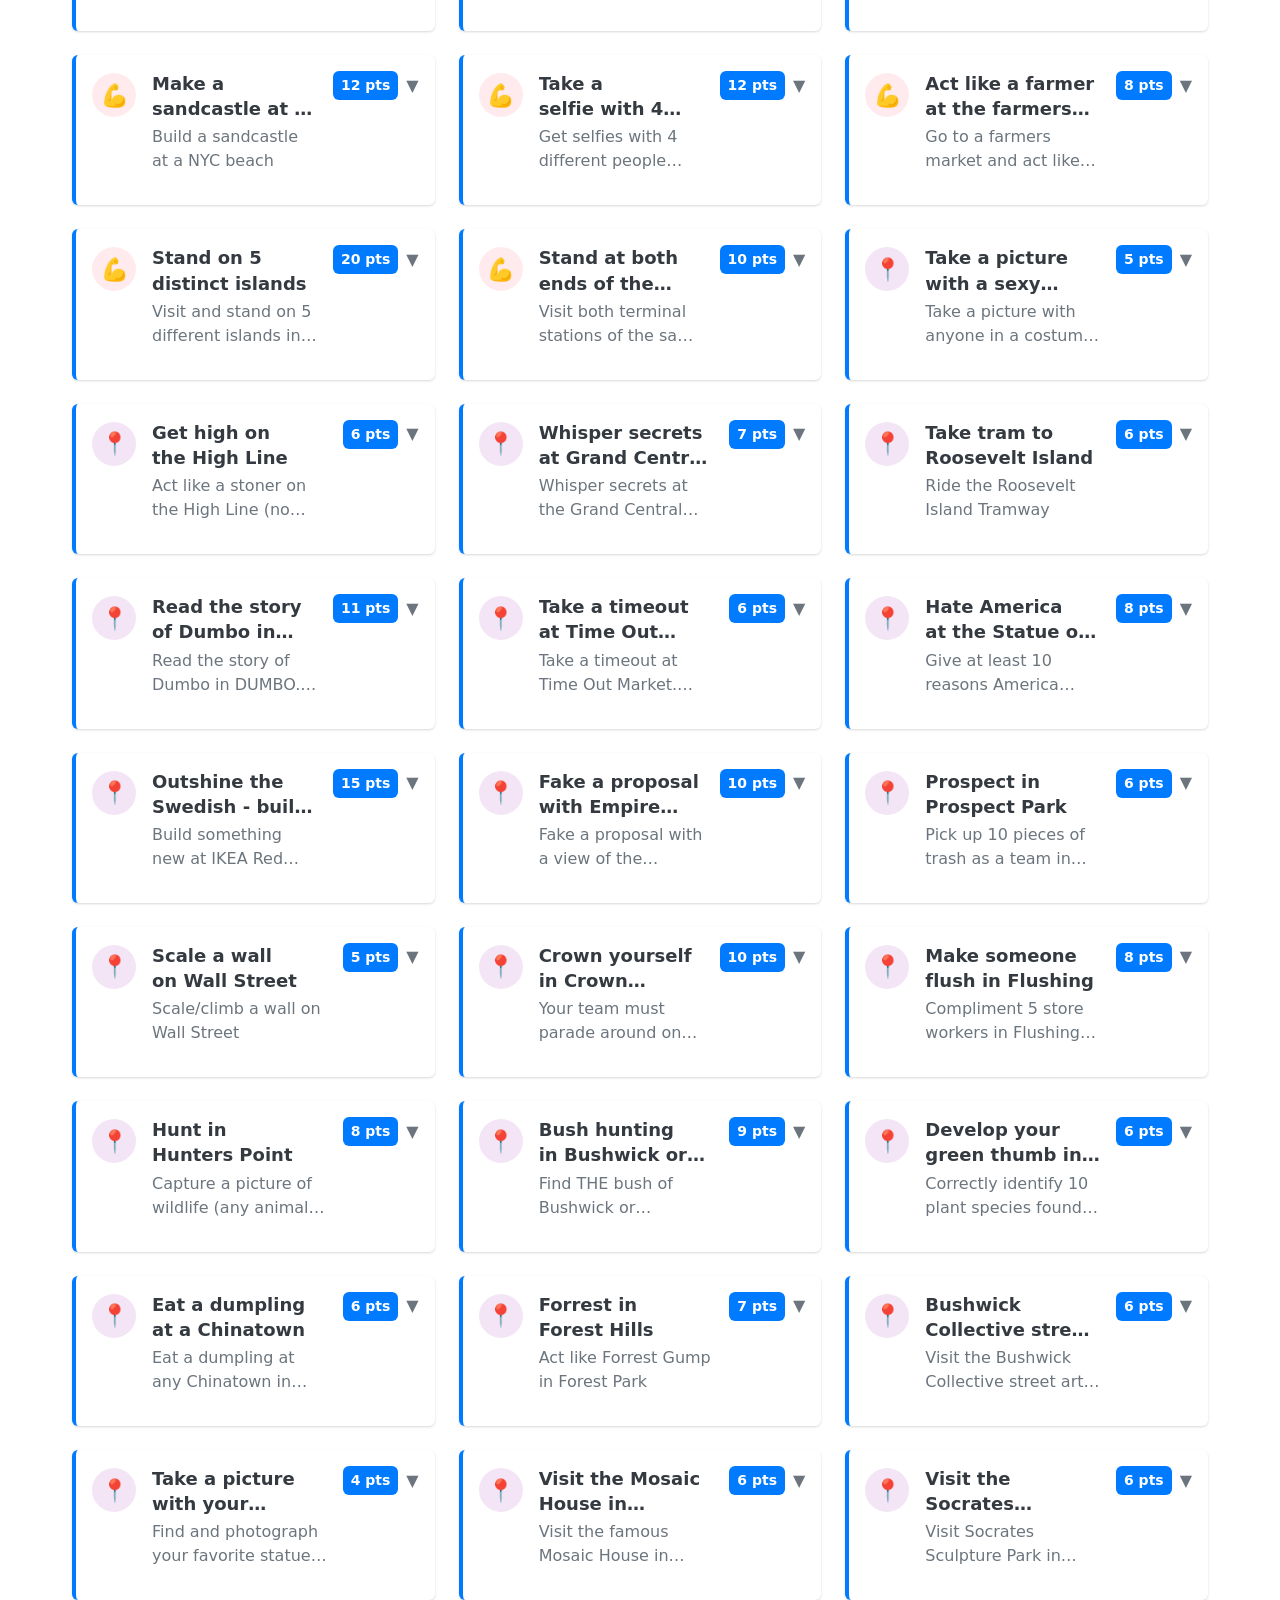
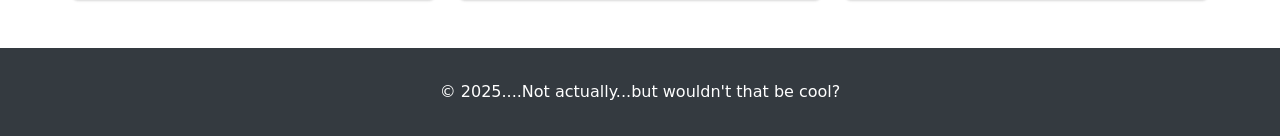
==== commit 76f9b52b: "made challenge UI nicer, removed upload photos, fixed UI bugs with team creation and score calculati" ====
--- a/pages/challenges.html
+++ b/pages/challenges.html
@@ -20,24 +20,48 @@
 
         <section class="challenges-section">
             <div class="container">
-                <!-- Search and Filter Controls -->
-                <div class="search-filter-container">
-                    <div class="search-box">
-                        <input type="text" id="challenge-search" placeholder="Search challenges..." aria-label="Search challenges">
+                <!-- Sticky Filter Chips Bar -->
+                <div class="filter-chips-sticky">
+                    <button class="chip-search" id="search-toggle" aria-label="Toggle search">
+                        <span class="search-icon">🔍</span>
+                    </button>
+
+                    <div class="chips-container">
+                        <div class="chips-scroll" id="category-chips">
+                            <button class="filter-chip active" data-category="all">
+                                All <span class="chip-count" id="count-all">(0)</span>
+                            </button>
+                            <button class="filter-chip" data-category="easy">
+                                Easy <span class="chip-count" id="count-easy">(0)</span>
+                            </button>
+                            <button class="filter-chip" data-category="medium">
+                                Medium <span class="chip-count" id="count-medium">(0)</span>
+                            </button>
+                            <button class="filter-chip" data-category="hard">
+                                Hard <span class="chip-count" id="count-hard">(0)</span>
+                            </button>
+                            <button class="filter-chip" data-category="location-specific">
+                                Location <span class="chip-count" id="count-location">(0)</span>
+                            </button>
+                        </div>
                     </div>
-                    
-                    <div class="filter-controls">
-                        <div class="filter-group">
-                            <label for="category-filter">Category:</label>
-                            <select id="category-filter" aria-label="Filter by category">
-                                <option value="all">All Categories</option>
-                                <option value="easy">Easy</option>
-                                <option value="medium">Medium</option>
-                                <option value="hard">Hard</option>
-                                <option value="location-specific">Location-Specific</option>
-                            </select>
-                        </div>
-                        
+
+                    <button class="chip-more" id="more-filters" aria-label="More filters">
+                        <span class="more-icon">⚙️</span>
+                    </button>
+                </div>
+
+                <!-- Search Box (Initially Hidden) -->
+                <div class="search-box-expandable" id="search-box" style="display: none;">
+                    <input type="text" id="challenge-search" placeholder="Search challenges..." aria-label="Search challenges">
+                    <button class="search-close" id="search-close" aria-label="Close search">×</button>
+                </div>
+
+                <!-- More Filters Panel (Initially Hidden) -->
+                <div class="more-filters-panel" id="more-filters-panel" style="display: none;">
+                    <div class="filter-panel-content">
+                        <h3>Additional Filters</h3>
+
                         <div class="filter-group">
                             <label for="points-sort">Sort by Points:</label>
                             <select id="points-sort" aria-label="Sort by points">
@@ -46,7 +70,7 @@
                                 <option value="points-desc">Points: High to Low</option>
                             </select>
                         </div>
-                        
+
                         <div class="filter-group">
                             <label for="completion-filter">Status:</label>
                             <select id="completion-filter" aria-label="Filter by completion status">
@@ -55,14 +79,20 @@
                                 <option value="completed">Completed Only</option>
                             </select>
                         </div>
-                        
-                        <button id="clear-filters" class="btn btn-secondary">Clear Filters</button>
+
+                        <div class="filter-panel-actions">
+                            <button id="clear-filters" class="btn btn-secondary">Clear All</button>
+                            <button id="apply-filters" class="btn btn-primary">Apply</button>
+                        </div>
                     </div>
                 </div>
 
                 <!-- Results Summary -->
                 <div class="results-summary">
                     <p id="results-count">Loading challenges...</p>
+                    <button id="refresh-status-btn" class="btn-refresh-status" title="Refresh completion status from Google Sheets">
+                        🔄 Refresh Status
+                    </button>
                 </div>
 
                 <!-- Challenges Grid -->
--- a/css/challenges.css
+++ b/css/challenges.css
@@ -24,6 +24,181 @@
     padding: var(--spacing-2xl) 0;
 }
 
+/* Sticky Filter Chips Bar */
+.filter-chips-sticky {
+    position: sticky;
+    top: 0;
+    z-index: 100;
+    background-color: var(--white);
+    padding: var(--spacing-md) 0;
+    margin-bottom: var(--spacing-lg);
+    border-bottom: 2px solid var(--light-color);
+    display: flex;
+    align-items: center;
+    gap: var(--spacing-sm);
+}
+
+.chip-search,
+.chip-more {
+    flex-shrink: 0;
+    width: 48px;
+    height: 48px;
+    border: 2px solid var(--primary-color);
+    background-color: var(--white);
+    border-radius: 50%;
+    display: flex;
+    align-items: center;
+    justify-content: center;
+    cursor: pointer;
+    transition: var(--transition);
+    font-size: 20px;
+}
+
+.chip-search:hover,
+.chip-more:hover,
+.chip-search:focus,
+.chip-more:focus {
+    background-color: var(--primary-color);
+    transform: scale(1.05);
+}
+
+.chip-search:active,
+.chip-more:active {
+    transform: scale(0.95);
+}
+
+.chips-container {
+    flex: 1;
+    overflow-x: auto;
+    overflow-y: hidden;
+    -webkit-overflow-scrolling: touch;
+    scrollbar-width: none; /* Firefox */
+}
+
+.chips-container::-webkit-scrollbar {
+    display: none; /* Chrome, Safari */
+}
+
+.chips-scroll {
+    display: flex;
+    gap: var(--spacing-sm);
+    padding: 2px;
+}
+
+.filter-chip {
+    flex-shrink: 0;
+    padding: var(--spacing-sm) var(--spacing-md);
+    min-height: 44px;
+    border: 2px solid #ddd;
+    background-color: var(--white);
+    border-radius: 24px;
+    font-size: var(--font-size-base);
+    font-weight: 600;
+    color: var(--dark-color);
+    cursor: pointer;
+    transition: var(--transition);
+    display: flex;
+    align-items: center;
+    gap: var(--spacing-xs);
+    white-space: nowrap;
+}
+
+.filter-chip:hover,
+.filter-chip:focus {
+    border-color: var(--primary-color);
+    background-color: rgba(0, 123, 255, 0.05);
+    transform: translateY(-2px);
+}
+
+.filter-chip.active {
+    background-color: var(--primary-color);
+    color: var(--white);
+    border-color: var(--primary-color);
+}
+
+.filter-chip.active .chip-count {
+    color: var(--white);
+}
+
+.chip-count {
+    font-size: var(--font-size-sm);
+    color: var(--secondary-color);
+    font-weight: 400;
+}
+
+/* Expandable Search Box */
+.search-box-expandable {
+    background-color: var(--light-color);
+    padding: var(--spacing-md);
+    margin-bottom: var(--spacing-md);
+    border-radius: var(--border-radius);
+    display: flex;
+    gap: var(--spacing-sm);
+    align-items: center;
+}
+
+.search-box-expandable input {
+    flex: 1;
+    padding: var(--spacing-sm) var(--spacing-md);
+    border: 2px solid #ddd;
+    border-radius: var(--border-radius);
+    font-size: var(--font-size-base);
+    min-height: 44px;
+}
+
+.search-box-expandable input:focus {
+    outline: none;
+    border-color: var(--primary-color);
+    box-shadow: 0 0 0 3px rgba(0, 123, 255, 0.1);
+}
+
+.search-close {
+    flex-shrink: 0;
+    width: 44px;
+    height: 44px;
+    border: none;
+    background-color: var(--secondary-color);
+    color: var(--white);
+    border-radius: var(--border-radius);
+    font-size: 24px;
+    cursor: pointer;
+    display: flex;
+    align-items: center;
+    justify-content: center;
+    transition: var(--transition);
+}
+
+.search-close:hover {
+    background-color: var(--dark-color);
+}
+
+/* More Filters Panel */
+.more-filters-panel {
+    background-color: var(--light-color);
+    padding: var(--spacing-lg);
+    margin-bottom: var(--spacing-lg);
+    border-radius: var(--border-radius);
+    border: 2px solid #ddd;
+}
+
+.filter-panel-content h3 {
+    margin-top: 0;
+    margin-bottom: var(--spacing-md);
+    color: var(--dark-color);
+    font-size: var(--font-size-lg);
+}
+
+.filter-panel-actions {
+    display: flex;
+    gap: var(--spacing-sm);
+    margin-top: var(--spacing-lg);
+}
+
+.filter-panel-actions .btn {
+    flex: 1;
+    min-height: 48px;
+}
+
 .search-filter-container {
     background-color: var(--light-color);
     padding: var(--spacing-xl);
@@ -86,11 +261,47 @@
 .results-summary {
     margin-bottom: var(--spacing-lg);
     text-align: center;
+    display: flex;
+    align-items: center;
+    justify-content: center;
+    gap: var(--spacing-md);
+    flex-wrap: wrap;
 }
 
 .results-summary p {
     font-size: var(--font-size-lg);
     color: var(--secondary-color);
+    margin: 0;
+}
+
+.btn-refresh-status {
+    background-color: var(--primary-color);
+    color: var(--white);
+    border: none;
+    padding: var(--spacing-sm) var(--spacing-md);
+    border-radius: var(--border-radius);
+    font-size: var(--font-size-sm);
+    font-weight: 600;
+    cursor: pointer;
+    transition: var(--transition);
+    min-height: 44px;
+    display: inline-flex;
+    align-items: center;
+    gap: var(--spacing-xs);
+}
+
+.btn-refresh-status:hover {
+    background-color: var(--primary-dark);
+    transform: translateY(-2px);
+}
+
+.btn-refresh-status:active {
+    transform: translateY(0);
+}
+
+.btn-refresh-status:disabled {
+    opacity: 0.6;
+    cursor: not-allowed;
 }
 
 /* Challenges grid */
@@ -105,12 +316,149 @@
     background-color: var(--white);
     border-radius: var(--border-radius);
     box-shadow: var(--box-shadow);
+    transition: all 0.3s ease;
+    border-left: 4px solid var(--primary-color);
+    overflow: hidden;
+}
+
+.challenge-card.collapsed {
+    cursor: pointer;
+}
+
+.challenge-card.collapsed:hover {
+    transform: translateY(-2px);
+    box-shadow: 0 4px 12px 0 rgba(0, 0, 0, 0.15);
+}
+
+.challenge-card.collapsed:active {
+    transform: translateY(0);
+}
+
+/* Card Preview (Collapsed State) */
+.card-preview {
+    display: flex;
+    align-items: flex-start;
+    justify-content: space-between;
+    gap: var(--spacing-md);
+    padding: var(--spacing-md);
+    min-height: 100px;
+}
+
+.preview-left {
+    display: flex;
+    align-items: flex-start;
+    gap: var(--spacing-md);
+    flex: 1;
+    min-width: 0;
+}
+
+.category-icon {
+    flex-shrink: 0;
+    width: 44px;
+    height: 44px;
+    border-radius: 50%;
+    display: flex;
+    align-items: center;
+    justify-content: center;
+    font-size: 22px;
+    background-color: var(--light-color);
+    margin-top: 2px;
+}
+
+.category-icon.easy {
+    background-color: #e3f2fd;
+}
+
+.category-icon.medium {
+    background-color: #fff3e0;
+}
+
+.category-icon.hard {
+    background-color: #ffebee;
+}
+
+.category-icon.location-specific {
+    background-color: #f3e5f5;
+}
+
+.preview-content {
+    flex: 1;
+    min-width: 0;
+}
+
+.preview-content h3 {
+    font-size: var(--font-size-lg);
+    font-weight: 600;
+    color: var(--dark-color);
+    margin: 0 0 var(--spacing-xs) 0;
+    line-height: 1.4;
+    /* Allow title to wrap to 2 lines */
+    display: -webkit-box;
+    -webkit-line-clamp: 2;
+    -webkit-box-orient: vertical;
+    overflow: hidden;
+}
+
+.preview-snippet {
+    font-size: var(--font-size-base);
+    color: var(--secondary-color);
+    margin: 0;
+    line-height: 1.5;
+    /* Allow description to wrap to 2 lines */
+    display: -webkit-box;
+    -webkit-line-clamp: 2;
+    -webkit-box-orient: vertical;
+    overflow: hidden;
+}
+
+.preview-right {
+    flex-shrink: 0;
+    display: flex;
+    align-items: center;
+    gap: var(--spacing-sm);
+}
+
+.points-badge {
+    background-color: var(--primary-color);
+    color: var(--white);
+    padding: var(--spacing-xs) var(--spacing-sm);
+    border-radius: var(--border-radius);
+    font-weight: 600;
+    font-size: var(--font-size-sm);
+    white-space: nowrap;
+}
+
+.expand-icon {
+    color: var(--secondary-color);
+    font-size: 16px;
+    transition: transform 0.3s ease;
+}
+
+.challenge-card.expanded .expand-icon {
+    transform: rotate(180deg);
+}
+
+/* Card Expanded Content */
+.card-expanded {
+    padding: 0 var(--spacing-md) var(--spacing-md);
+    max-height: 0;
+    opacity: 0;
+    overflow: hidden;
+    transition: all 0.3s ease;
+}
+
+.challenge-card.expanded .card-expanded {
+    max-height: 2000px;
+    opacity: 1;
+    padding: 0 var(--spacing-md) var(--spacing-md);
+}
+
+/* Legacy full card styles (for backwards compat) */
+.challenge-card.full-card {
     padding: var(--spacing-xl);
-    transition: var(--transition);
-    border-left: 4px solid var(--primary-color);
-}
-
-.challenge-card:hover {
+}
+
+.challenge-card.full-card:hover {
     transform: translateY(-2px);
     box-shadow: 0 4px 12px 0 rgba(0, 0, 0, 0.15);
 }
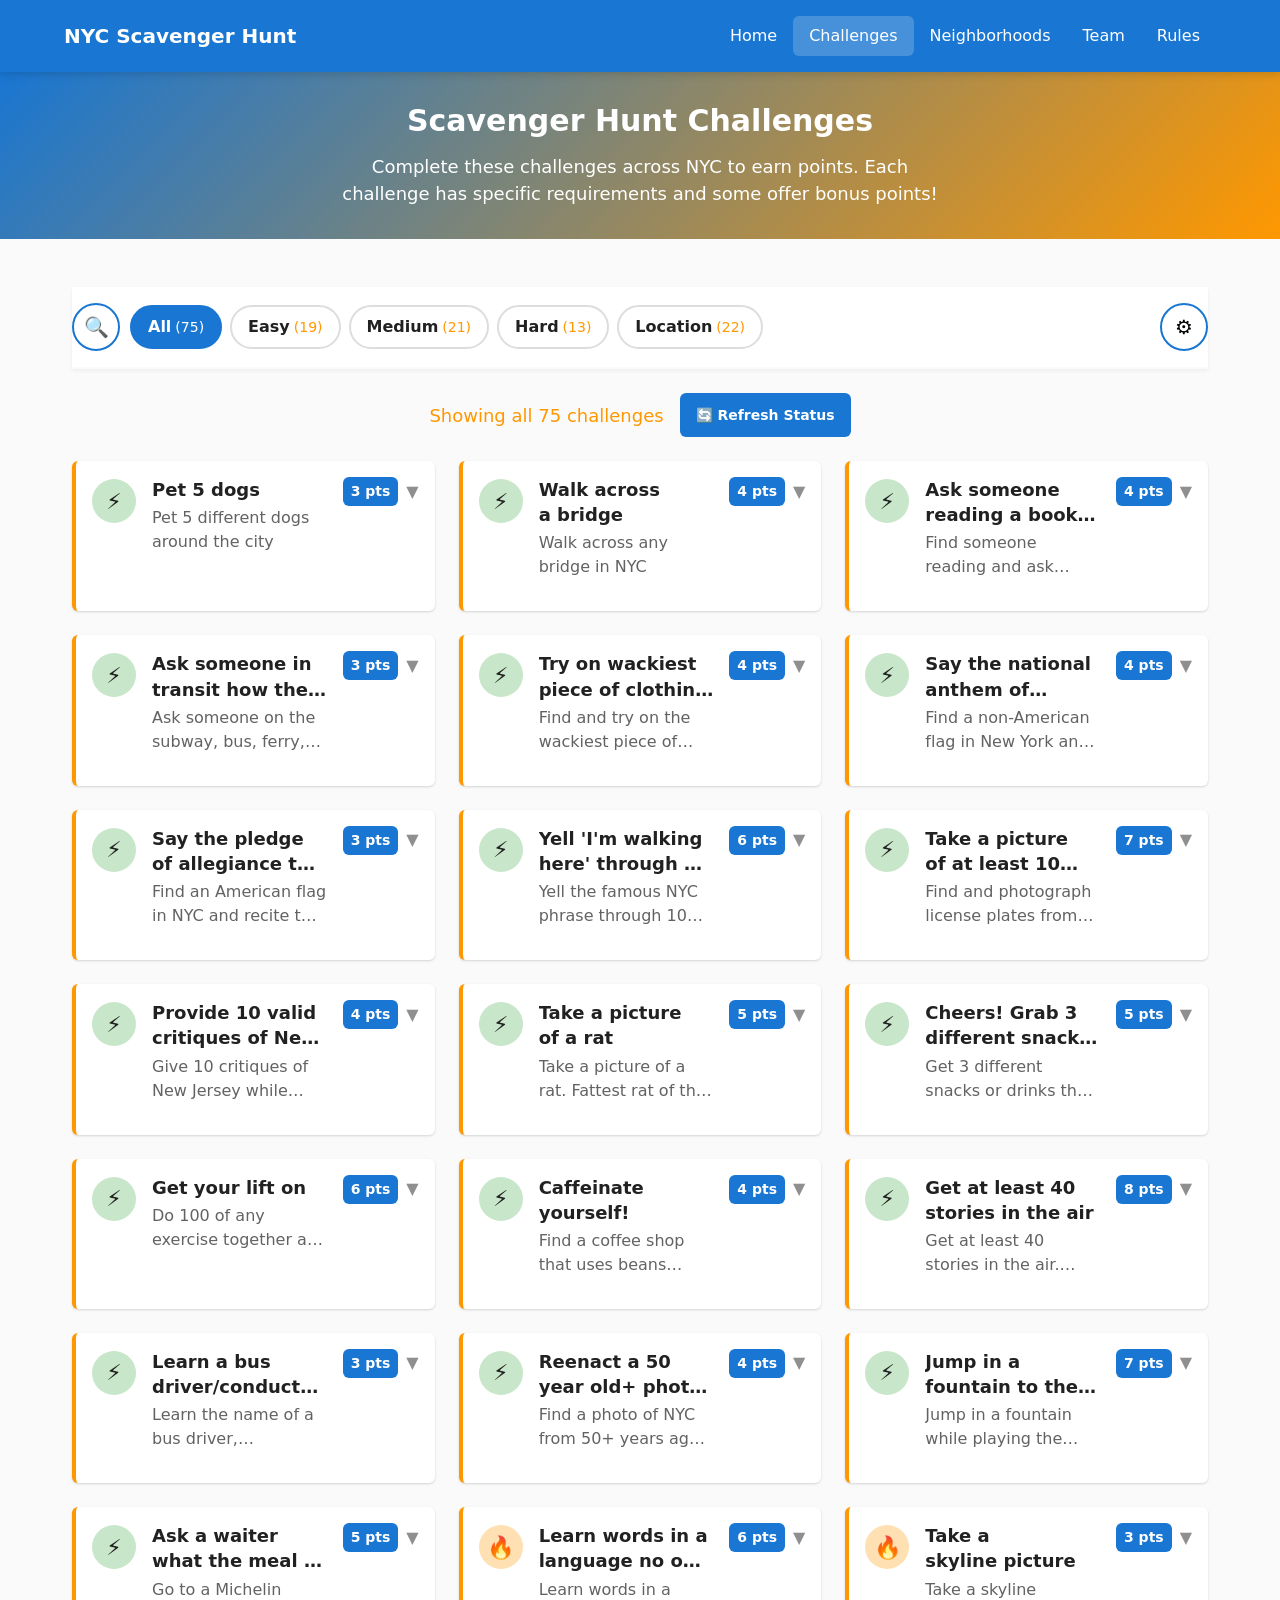
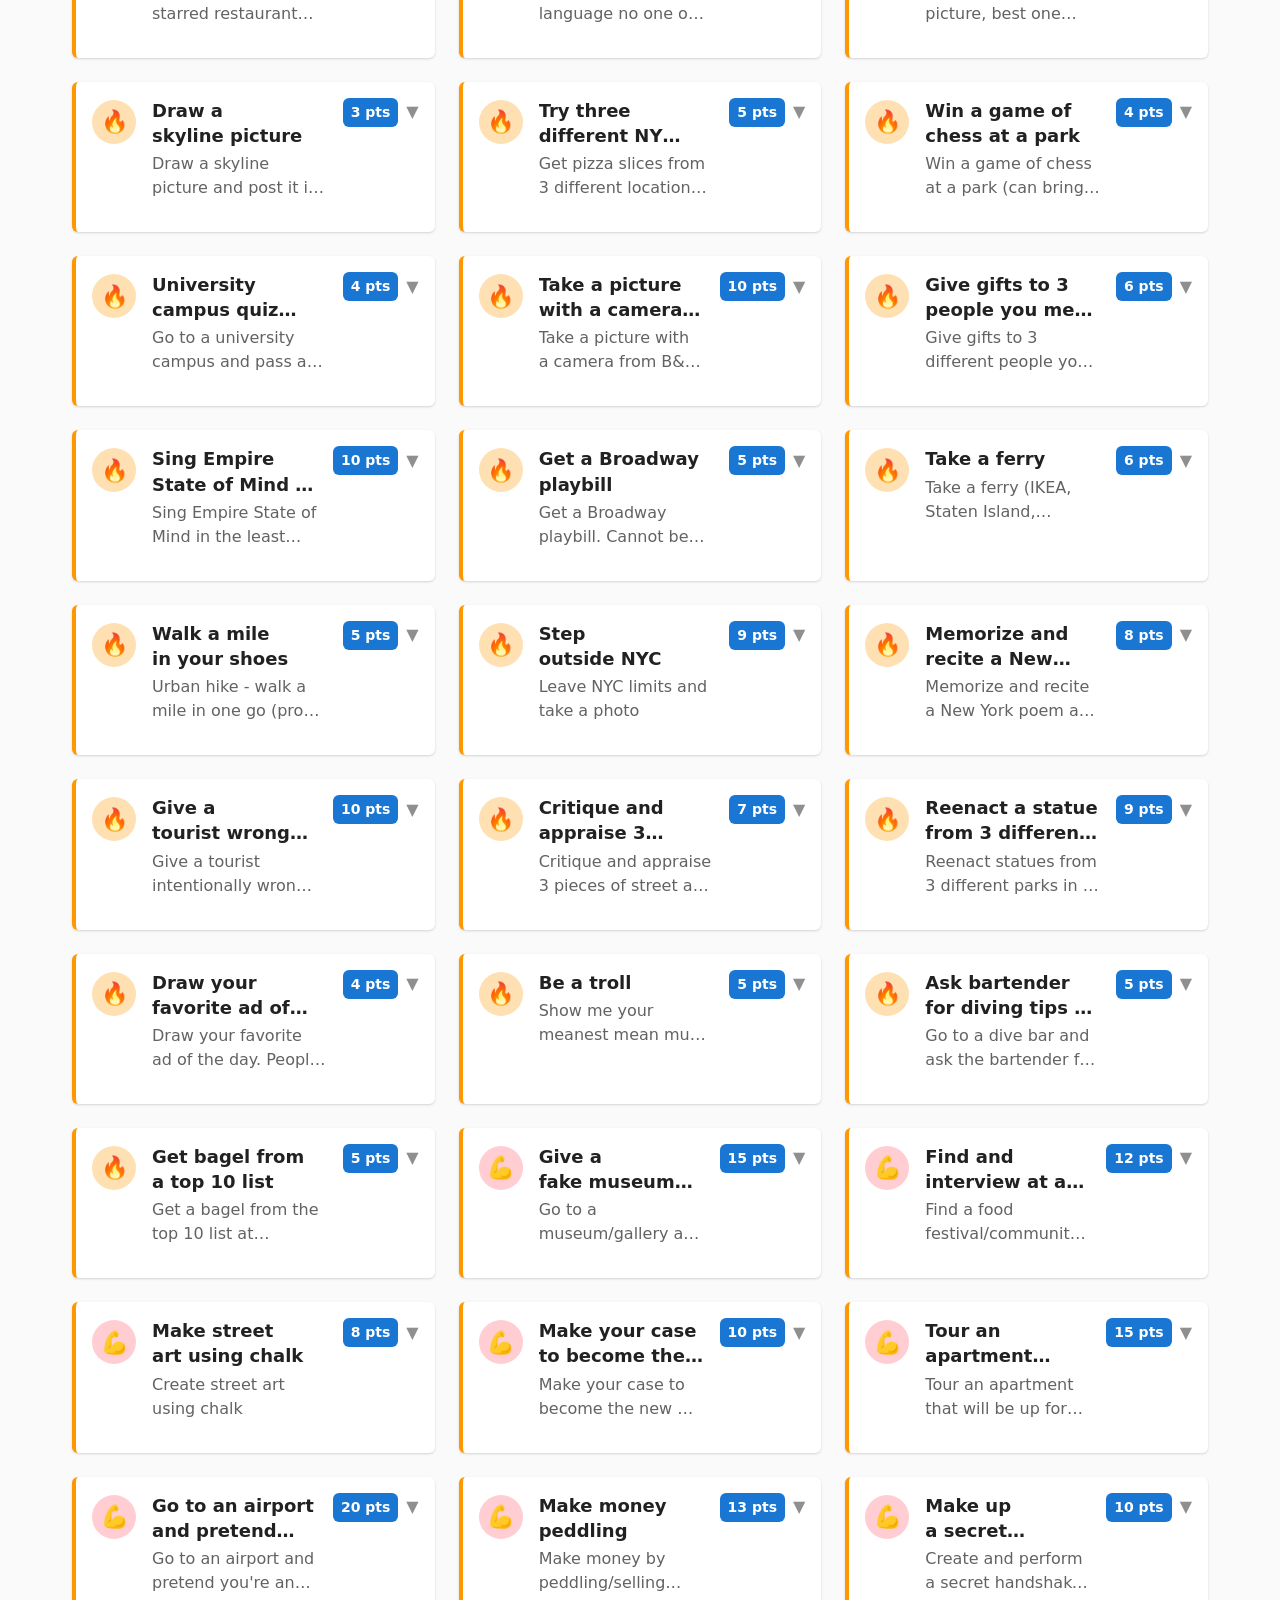
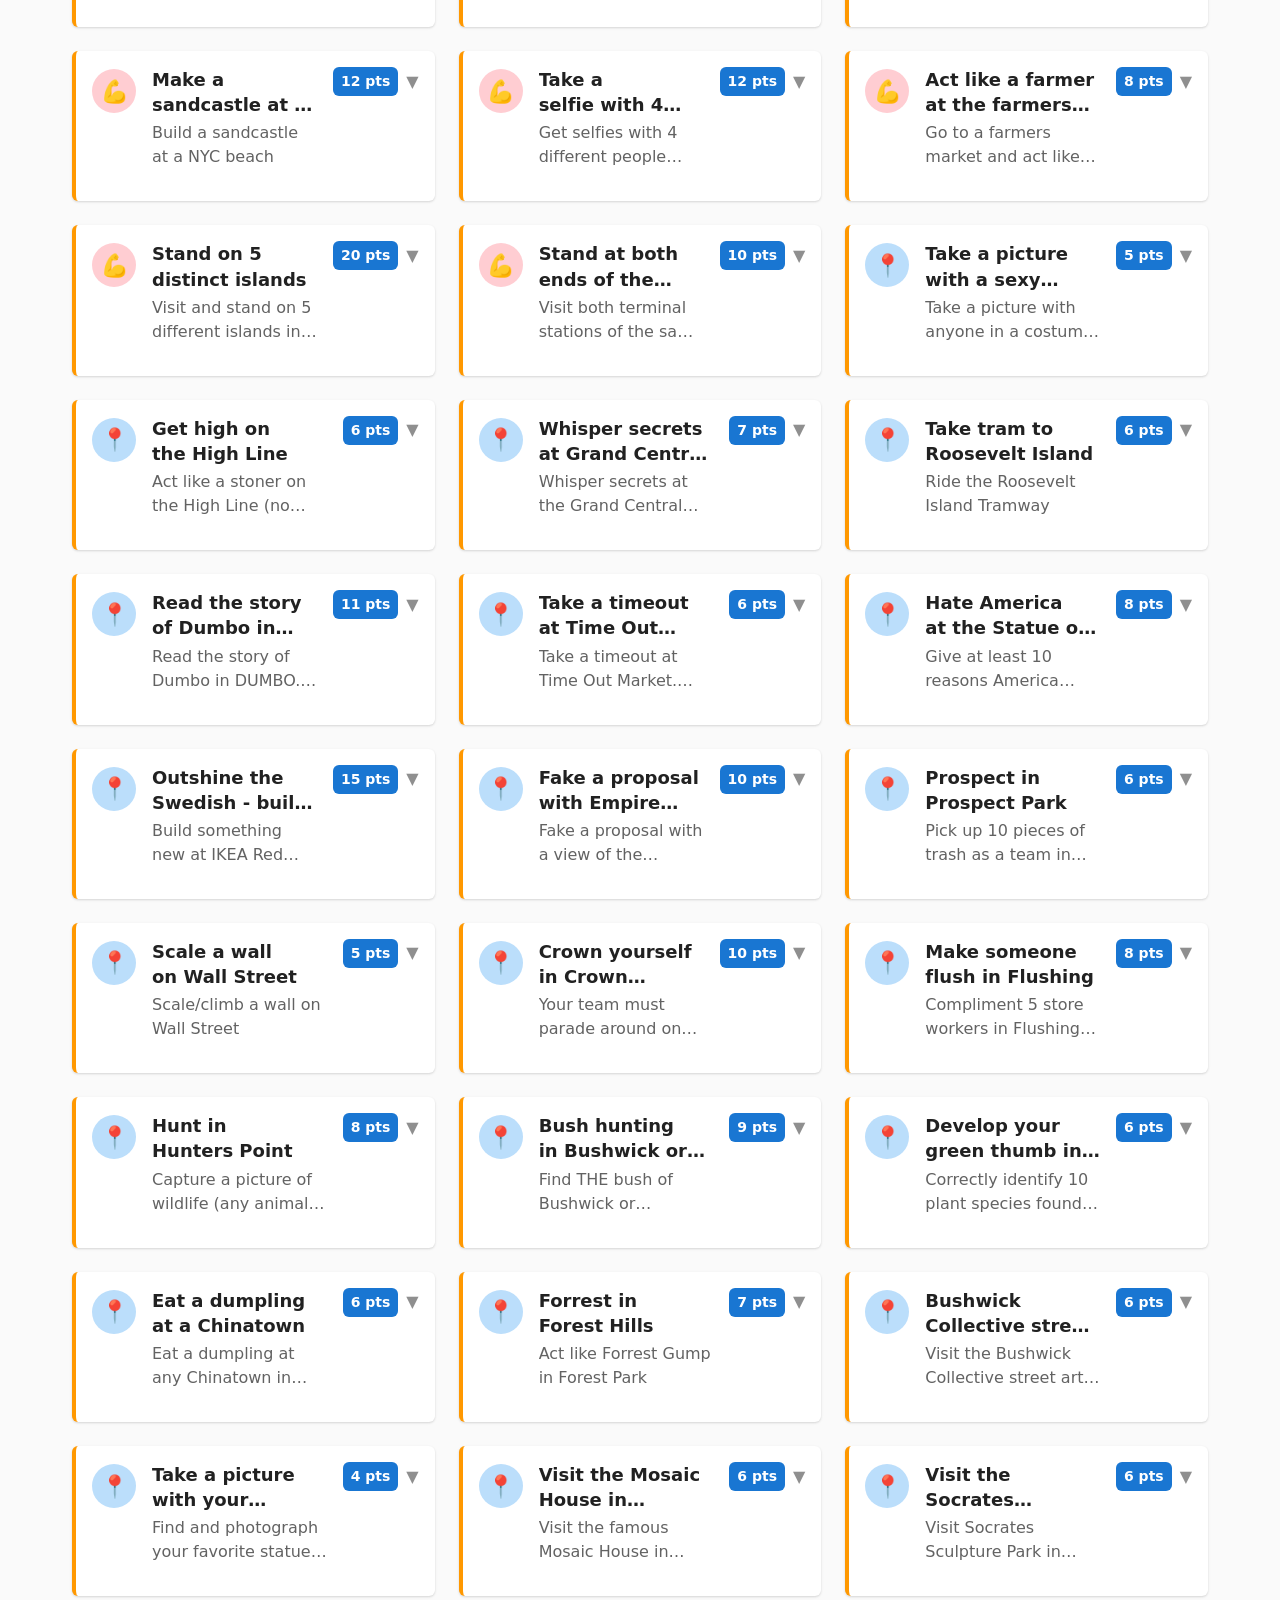
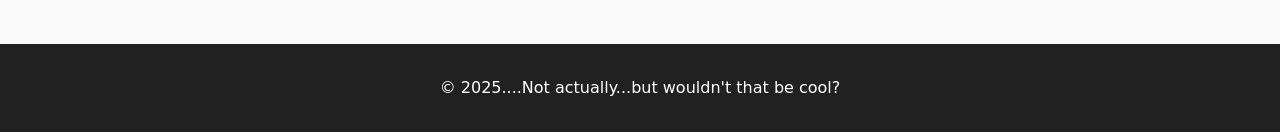
==== commit 9ac45a04: "add functionality to add multiple images, fixing ui bugs" ====
--- a/pages/challenges.html
+++ b/pages/challenges.html
@@ -123,6 +123,7 @@
     
     <script src="https://apis.google.com/js/api.js"></script>
     <script src="https://accounts.google.com/gsi/client"></script>
+    <script src="../js/toast.js"></script>
     <script src="../js/location-manager.js"></script>
     <script src="../js/shared-nav.js"></script>
     <script src="../js/sheets-integration.js"></script>
--- a/css/main.css
+++ b/css/main.css
@@ -2,15 +2,20 @@
 
 /* CSS Custom Properties (Variables) */
 :root {
-    /* Colors */
-    --primary-color: #007bff;
-    --primary-dark: #0056b3;
-    --secondary-color: #6c757d;
-    --success-color: #28a745;
-    --warning-color: #ffc107;
-    --danger-color: #dc3545;
-    --light-color: #f8f9fa;
-    --dark-color: #343a40;
+    /* Material Design Color Palette */
+    --primary-color: #1976D2; /* Blue 700 - primary actions */
+    --primary-dark: #1565C0; /* Blue 800 - hover */
+    --secondary-color: #FF9800; /* Orange 500 - accents, secondary actions */
+    --secondary-dark: #F57C00; /* Orange 700 - hover */
+    --success-color: #4CAF50; /* Green 500 - success states */
+    --success-dark: #388E3C; /* Green 700 - hover */
+    --warning-color: #FFC107; /* Amber 500 - warnings, highlights */
+    --danger-color: #F44336; /* Red 500 - errors, alerts */
+    --navbar-color: #1976D2; /* Blue 700 - navbar */
+    --accent-warm: #FFF9C4; /* Yellow 100 - badges, highlights */
+    --light-color: #FAFAFA; /* Grey 50 - page backgrounds */
+    --card-bg: #FFFFFF; /* Pure white for cards */
+    --dark-color: #212121; /* Grey 900 - text */
     --white: #ffffff;
     --black: #000000;
     
@@ -42,11 +47,219 @@
     --touch-target: 44px;
 }
 
+/* Toast Notifications */
+.toast-container {
+    position: fixed;
+    bottom: 20px;
+    left: 50%;
+    transform: translateX(-50%);
+    z-index: 9999;
+    display: flex;
+    flex-direction: column;
+    gap: var(--spacing-sm);
+    pointer-events: none;
+    max-width: 90%;
+    width: 100%;
+    padding: 0 var(--spacing-md);
+}
+
+@media (min-width: 768px) {
+    .toast-container {
+        max-width: 400px;
+    }
+}
+
+.toast {
+    background-color: var(--dark-color);
+    color: var(--white);
+    padding: var(--spacing-md) var(--spacing-lg);
+    border-radius: var(--border-radius);
+    box-shadow: 0 4px 12px rgba(0, 0, 0, 0.15);
+    display: flex;
+    align-items: center;
+    gap: var(--spacing-md);
+    min-height: var(--touch-target);
+    pointer-events: auto;
+    animation: slideUp 0.3s ease-out;
+    font-size: var(--font-size-base);
+}
+
+.toast.toast-success {
+    background-color: var(--success-color);
+}
+
+.toast.toast-error {
+    background-color: var(--danger-color);
+}
+
+.toast.toast-warning {
+    background-color: var(--warning-color);
+    color: var(--dark-color);
+}
+
+.toast.toast-info {
+    background-color: var(--primary-color);
+}
+
+.toast-icon {
+    font-size: var(--font-size-xl);
+    flex-shrink: 0;
+}
+
+.toast-message {
+    flex: 1;
+    line-height: 1.4;
+}
+
+.toast-close {
+    background: none;
+    border: none;
+    color: inherit;
+    font-size: var(--font-size-xl);
+    cursor: pointer;
+    padding: 0;
+    width: 24px;
+    height: 24px;
+    display: flex;
+    align-items: center;
+    justify-content: center;
+    opacity: 0.7;
+    flex-shrink: 0;
+}
+
+.toast-close:hover {
+    opacity: 1;
+}
+
+.toast.toast-exit {
+    animation: slideDown 0.3s ease-in forwards;
+}
+
+@keyframes slideUp {
+    from {
+        transform: translateY(100%);
+        opacity: 0;
+    }
+    to {
+        transform: translateY(0);
+        opacity: 1;
+    }
+}
+
+@keyframes slideDown {
+    from {
+        transform: translateY(0);
+        opacity: 1;
+    }
+    to {
+        transform: translateY(100%);
+        opacity: 0;
+    }
+}
+
+/* Confirmation Dialog */
+.confirm-overlay {
+    position: fixed;
+    top: 0;
+    left: 0;
+    right: 0;
+    bottom: 0;
+    background-color: rgba(0, 0, 0, 0.5);
+    display: flex;
+    align-items: center;
+    justify-content: center;
+    z-index: 10000;
+    padding: var(--spacing-md);
+    animation: fadeIn 0.2s ease-out;
+}
+
+.confirm-dialog {
+    background-color: var(--white);
+    border-radius: var(--border-radius);
+    padding: var(--spacing-xl);
+    max-width: 400px;
+    width: 100%;
+    box-shadow: 0 10px 40px rgba(0, 0, 0, 0.3);
+    animation: scaleIn 0.2s ease-out;
+}
+
+.confirm-message {
+    font-size: var(--font-size-base);
+    color: var(--dark-color);
+    margin-bottom: var(--spacing-xl);
+    line-height: 1.5;
+}
+
+.confirm-actions {
+    display: flex;
+    gap: var(--spacing-sm);
+    justify-content: flex-end;
+}
+
+.confirm-actions button {
+    padding: var(--spacing-sm) var(--spacing-lg);
+    border: none;
+    border-radius: var(--border-radius);
+    font-size: var(--font-size-base);
+    cursor: pointer;
+    min-width: 80px;
+    min-height: var(--touch-target);
+    font-weight: 600;
+    transition: var(--transition);
+}
+
+.confirm-actions .btn-cancel {
+    background-color: var(--light-color);
+    color: var(--dark-color);
+}
+
+.confirm-actions .btn-cancel:hover {
+    background-color: #e2e6ea;
+}
+
+.confirm-actions .btn-confirm {
+    background-color: var(--primary-color);
+    color: var(--white);
+}
+
+.confirm-actions .btn-confirm:hover {
+    background-color: var(--primary-dark);
+}
+
+.confirm-actions .btn-danger {
+    background-color: var(--danger-color);
+    color: var(--white);
+}
+
+.confirm-actions .btn-danger:hover {
+    background-color: #c82333;
+}
+
+@keyframes fadeIn {
+    from {
+        opacity: 0;
+    }
+    to {
+        opacity: 1;
+    }
+}
+
+@keyframes scaleIn {
+    from {
+        transform: scale(0.9);
+        opacity: 0;
+    }
+    to {
+        transform: scale(1);
+        opacity: 1;
+    }
+}
+
 /* Base styles */
 body {
     font-size: var(--font-size-base);
     color: var(--dark-color);
-    background-color: var(--white);
+    background-color: var(--light-color); /* Warm cream background, not stark white */
 }
 
 /* Container utility */
@@ -57,50 +270,104 @@
     padding: 0 var(--spacing-md);
 }
 
-/* Navigation styles */
+/* Navigation styles - Material Design inspired */
 .main-nav {
-    background-color: var(--primary-color);
+    background-color: var(--navbar-color); /* Deep Forest - sophisticated, grounded */
     color: var(--white);
     position: sticky;
     top: 0;
-    z-index: 100;
-    box-shadow: var(--box-shadow);
+    z-index: 1000;
+    box-shadow: 0 2px 8px rgba(0, 0, 0, 0.15);
 }
 
 .nav-container {
-    display: flex;
-    justify-content: space-between;
-    align-items: center;
-    padding: var(--spacing-md);
+    display: grid;
+    grid-template-columns: auto 1fr auto;
+    grid-template-rows: auto auto;
+    gap: var(--spacing-sm);
+    align-items: center;
+    padding: var(--spacing-sm) var(--spacing-md);
     max-width: var(--container-max-width);
     margin: 0 auto;
 }
 
 .logo {
-    font-size: var(--font-size-xl);
-    font-weight: bold;
-    color: var(--white);
+    grid-column: 1;
+    grid-row: 1;
+    font-size: var(--font-size-lg);
+    font-weight: 600;
+    color: var(--white);
+    white-space: nowrap;
+}
+
+.team-info {
+    grid-column: 1 / -1;
+    grid-row: 2;
+    font-size: var(--font-size-sm);
+    opacity: 0.95;
+    display: flex;
+    align-items: center;
+    gap: var(--spacing-xs);
+    flex-wrap: wrap;
+}
+
+.team-display {
+    display: flex;
+    align-items: center;
+    gap: var(--spacing-xs);
+    background: rgba(255, 255, 255, 0.15);
+    padding: 4px 8px;
+    border-radius: 12px;
+    font-size: var(--font-size-xs);
+}
+
+.team-label {
+    opacity: 0.9;
+}
+
+.team-name {
+    font-weight: 600;
+}
+
+.team-score {
+    font-weight: 500;
+    opacity: 0.9;
+}
+
+.user-info {
+    grid-column: 3;
+    grid-row: 1;
+    display: none; /* Hide on mobile by default */
 }
 
 .nav-toggle {
-    display: block;
+    grid-column: 3;
+    grid-row: 1;
     background: none;
     border: none;
     color: var(--white);
-    font-size: var(--font-size-xl);
     cursor: pointer;
-    padding: var(--spacing-sm);
+    padding: var(--spacing-xs);
     min-width: var(--touch-target);
     min-height: var(--touch-target);
+    display: flex;
+    align-items: center;
+    justify-content: center;
+    border-radius: 50%;
+    transition: background-color 0.2s;
+}
+
+.nav-toggle:hover {
+    background-color: rgba(255, 255, 255, 0.1);
 }
 
 .hamburger {
     display: block;
-    width: 25px;
-    height: 3px;
+    width: 24px;
+    height: 2px;
     background-color: var(--white);
     position: relative;
-    transition: var(--transition);
+    transition: background-color 0.2s;
 }
 
 .hamburger::before,
@@ -108,17 +375,30 @@
     content: '';
     position: absolute;
     width: 100%;
-    height: 3px;
+    height: 2px;
     background-color: var(--white);
-    transition: var(--transition);
+    transition: transform 0.2s;
 }
 
 .hamburger::before {
-    top: -8px;
+    top: -7px;
 }
 
 .hamburger::after {
-    top: 8px;
+    top: 7px;
+}
+
+/* Hamburger animation when active */
+.nav-toggle[aria-expanded="true"] .hamburger {
+    background-color: transparent;
+}
+
+.nav-toggle[aria-expanded="true"] .hamburger::before {
+    transform: rotate(45deg) translate(5px, 5px);
+}
+
+.nav-toggle[aria-expanded="true"] .hamburger::after {
+    transform: rotate(-45deg) translate(5px, -5px);
 }
 
 .nav-menu {
@@ -126,35 +406,104 @@
     top: 100%;
     left: 0;
     width: 100%;
-    background-color: var(--primary-color);
+    background-color: var(--navbar-color); /* Match navbar forest green */
     display: none;
     flex-direction: column;
-    box-shadow: var(--box-shadow);
+    box-shadow: 0 4px 6px rgba(0, 0, 0, 0.1);
+    list-style: none;
+    margin: 0;
+    padding: 0;
+    z-index: 999; /* Ensure dropdown appears above other content */
 }
 
 .nav-menu.active {
     display: flex;
+}
+
+.nav-menu li {
+    border-bottom: 1px solid rgba(255, 255, 255, 0.1);
+}
+
+.nav-menu li:last-child {
+    border-bottom: none;
 }
 
 .nav-link {
     display: block;
-    padding: var(--spacing-md);
+    padding: var(--spacing-md) var(--spacing-lg);
     color: var(--white);
     text-decoration: none;
-    transition: var(--transition);
-    min-height: var(--touch-target);
-    display: flex;
-    align-items: center;
+    transition: background-color 0.2s;
+    font-size: var(--font-size-base);
+    font-weight: 500;
 }
 
 .nav-link:hover,
 .nav-link:focus {
-    background-color: var(--primary-dark);
+    background-color: rgba(255, 255, 255, 0.1);
 }
 
 .nav-link.active {
-    background-color: var(--primary-dark);
-    font-weight: bold;
+    background-color: rgba(255, 255, 255, 0.2);
+    border-left: 4px solid var(--white);
+}
+
+/* Desktop nav styles */
+@media (min-width: 768px) {
+    .nav-container {
+        grid-template-columns: auto 1fr auto auto;
+        grid-template-rows: auto;
+        padding: var(--spacing-md) var(--spacing-lg);
+    }
+
+    .logo {
+        font-size: var(--font-size-xl);
+    }
+
+    .team-info {
+        grid-column: 2;
+        grid-row: 1;
+        justify-content: flex-end;
+    }
+
+    .team-display {
+        font-size: var(--font-size-sm);
+        padding: 6px 12px;
+    }
+
+    .user-info {
+        grid-column: 3;
+        grid-row: 1;
+        display: flex; /* Show on desktop */
+    }
+
+    .nav-toggle {
+        display: none;
+    }
+
+    .nav-menu {
+        position: static;
+        display: flex;
+        flex-direction: row;
+        background: none;
+        box-shadow: none;
+        grid-column: 4;
+        grid-row: 1;
+    }
+
+    .nav-menu li {
+        border-bottom: none;
+    }
+
+    .nav-link {
+        padding: var(--spacing-sm) var(--spacing-md);
+        border-radius: var(--border-radius);
+    }
+
+    .nav-link.active {
+        background-color: rgba(255, 255, 255, 0.2);
+        border-left: none;
+    }
 }
 
 /* Button styles */
@@ -183,18 +532,18 @@
 }
 
 .btn-secondary {
-    background-color: var(--secondary-color);
+    background-color: var(--secondary-color); /* Golden */
     color: var(--white);
 }
 
 .btn-secondary:hover,
 .btn-secondary:focus {
-    background-color: #545b62;
+    background-color: var(--secondary-dark);
 }
 
 /* Hero section */
 .hero {
-    background: linear-gradient(135deg, var(--primary-color), var(--primary-dark));
+    background: linear-gradient(135deg, var(--primary-color), var(--secondary-color)); /* Blue to Orange gradient */
     color: var(--white);
     padding: var(--spacing-2xl) 0;
     text-align: center;
--- a/css/challenges.css
+++ b/css/challenges.css
@@ -2,7 +2,7 @@
 
 /* Page header */
 .page-header {
-    background: linear-gradient(135deg, var(--primary-color), var(--primary-dark));
+    background: linear-gradient(135deg, var(--primary-color), var(--secondary-color)); /* Blue to Orange */
     color: var(--white);
     padding: var(--spacing-xl) 0;
     text-align: center;
@@ -28,14 +28,22 @@
 .filter-chips-sticky {
     position: sticky;
     top: 0;
-    z-index: 100;
+    z-index: 50; /* Lower than nav menu */
     background-color: var(--white);
-    padding: var(--spacing-md) 0;
-    margin-bottom: var(--spacing-lg);
+    padding: var(--spacing-md);
+    margin: 0 calc(-1 * var(--spacing-md)) var(--spacing-lg); /* Extend to edges on mobile */
     border-bottom: 2px solid var(--light-color);
     display: flex;
     align-items: center;
     gap: var(--spacing-sm);
+    box-shadow: 0 2px 4px rgba(0, 0, 0, 0.05);
+}
+
+@media (min-width: 768px) {
+    .filter-chips-sticky {
+        margin: 0 0 var(--spacing-lg);
+        padding: var(--spacing-md) 0;
+    }
 }
 
 .chip-search,
@@ -72,11 +80,49 @@
     overflow-x: auto;
     overflow-y: hidden;
     -webkit-overflow-scrolling: touch;
-    scrollbar-width: none; /* Firefox */
-}
-
+    scrollbar-width: thin; /* Show thin scrollbar on Firefox */
+    scrollbar-color: var(--primary-color) var(--light-color);
+    position: relative;
+}
+
+/* Show scrollbar on mobile for better UX */
 .chips-container::-webkit-scrollbar {
-    display: none; /* Chrome, Safari */
+    height: 4px;
+}
+
+.chips-container::-webkit-scrollbar-track {
+    background: var(--light-color);
+}
+
+.chips-container::-webkit-scrollbar-thumb {
+    background: var(--primary-color);
+    border-radius: 2px;
+}
+
+/* Add gradient hints for scrollability */
+.chips-container::after {
+    content: '';
+    position: absolute;
+    top: 0;
+    right: 0;
+    bottom: 0;
+    width: 20px;
+    background: linear-gradient(to left, var(--white), transparent);
+    pointer-events: none;
+}
+
+@media (min-width: 768px) {
+    .chips-container::-webkit-scrollbar {
+        display: none;
+    }
+
+    .chips-container {
+        scrollbar-width: none;
+    }
+
+    .chips-container::after {
+        display: none;
+    }
 }
 
 .chips-scroll {
@@ -313,11 +359,11 @@
 
 /* Challenge card */
 .challenge-card {
-    background-color: var(--white);
+    background-color: var(--card-bg);
     border-radius: var(--border-radius);
     box-shadow: var(--box-shadow);
     transition: all 0.3s ease;
-    border-left: 4px solid var(--primary-color);
+    border-left: 4px solid var(--secondary-color); /* Orange accent */
     overflow: hidden;
 }
 
@@ -366,19 +412,19 @@
 }
 
 .category-icon.easy {
-    background-color: #e3f2fd;
+    background-color: #C8E6C9; /* Green 100 */
 }
 
 .category-icon.medium {
-    background-color: #fff3e0;
+    background-color: #FFE0B2; /* Orange 100 */
 }
 
 .category-icon.hard {
-    background-color: #ffebee;
+    background-color: #FFCDD2; /* Red 100 */
 }
 
 .category-icon.location-specific {
-    background-color: #f3e5f5;
+    background-color: #BBDEFB; /* Blue 100 */
 }
 
 .preview-content {
@@ -401,7 +447,8 @@
 
 .preview-snippet {
     font-size: var(--font-size-base);
-    color: var(--secondary-color);
+    color: var(--dark-color);
+    opacity: 0.7;
     margin: 0;
     line-height: 1.5;
     /* Allow description to wrap to 2 lines */
@@ -419,7 +466,7 @@
 }
 
 .points-badge {
-    background-color: var(--primary-color);
+    background-color: var(--primary-color); /* Coral */
     color: var(--white);
     padding: var(--spacing-xs) var(--spacing-sm);
     border-radius: var(--border-radius);
@@ -429,7 +476,8 @@
 }
 
 .expand-icon {
-    color: var(--secondary-color);
+    color: var(--dark-color);
+    opacity: 0.5;
     font-size: 16px;
     transition: transform 0.3s ease;
 }
@@ -482,7 +530,7 @@
 }
 
 .challenge-points {
-    background-color: var(--primary-color);
+    background-color: var(--primary-color); /* Coral */
     color: var(--white);
     padding: var(--spacing-sm) var(--spacing-md);
     border-radius: var(--border-radius);
@@ -502,29 +550,32 @@
     margin-bottom: var(--spacing-md);
 }
 
+/* Material Design category colors */
+.category-easy,
 .category-general {
-    background-color: #e3f2fd;
-    color: #1565c0;
+    background-color: #C8E6C9; /* Green 100 */
+    color: #2E7D32; /* Green 800 */
 }
 
 .category-medium {
-    background-color: #fff3e0;
-    color: #ef6c00;
+    background-color: #FFE0B2; /* Orange 100 */
+    color: #E65100; /* Orange 900 */
 }
 
 .category-hard {
-    background-color: #ffebee;
-    color: #c62828;
+    background-color: #FFCDD2; /* Red 100 */
+    color: #C62828; /* Red 800 */
 }
 
 .category-location-specific {
-    background-color: #f3e5f5;
-    color: #7b1fa2;
+    background-color: #BBDEFB; /* Blue 100 */
+    color: #1565C0; /* Blue 800 */
 }
 
 .challenge-description {
     font-size: var(--font-size-base);
-    color: var(--secondary-color);
+    color: var(--dark-color);
+    opacity: 0.8;
     margin-bottom: var(--spacing-lg);
     line-height: 1.6;
 }
@@ -591,7 +642,8 @@
 .challenge-requirements li {
     padding: var(--spacing-xs) 0;
     font-size: var(--font-size-sm);
-    color: var(--secondary-color);
+    color: var(--dark-color);
+    opacity: 0.8;
     position: relative;
     padding-left: var(--spacing-lg);
 }
@@ -608,7 +660,8 @@
 .no-results {
     text-align: center;
     padding: var(--spacing-2xl);
-    color: var(--secondary-color);
+    color: var(--dark-color);
+    opacity: 0.7;
 }
 
 .no-results h3 {
@@ -620,7 +673,8 @@
 .loading {
     text-align: center;
     padding: var(--spacing-2xl);
-    color: var(--secondary-color);
+    color: var(--dark-color);
+    opacity: 0.7;
 }
 
 /* Responsive design */
@@ -709,13 +763,13 @@
 
 /* Challenge status states */
 .challenge-card.in-progress {
-    border-left-color: var(--warning-color);
-    background-color: #fffbf0;
+    border-left-color: var(--warning-color); /* Sunny yellow */
+    background-color: #FFFDE7; /* Light yellow tint */
 }
 
 .challenge-card.completed {
-    border-left-color: var(--success-color);
-    background-color: #f0f9f4;
+    border-left-color: var(--success-color); /* Fresh green */
+    background-color: #F1F8E9; /* Light green tint */
     opacity: 0.85;
 }
 
@@ -824,6 +878,79 @@
     font-style: italic;
 }
 
+/* Photo preview styles */
+.photo-preview-grid {
+    display: grid;
+    grid-template-columns: repeat(auto-fill, minmax(100px, 1fr));
+    gap: var(--spacing-sm);
+    margin-top: var(--spacing-sm);
+}
+
+.photo-preview-item {
+    position: relative;
+    aspect-ratio: 1;
+    border-radius: var(--border-radius);
+    overflow: hidden;
+    background-color: var(--light-color);
+    border: 2px solid #ddd;
+}
+
+.photo-preview-item img {
+    width: 100%;
+    height: 100%;
+    object-fit: cover;
+}
+
+.photo-preview-item .remove-photo {
+    position: absolute;
+    top: 4px;
+    right: 4px;
+    background-color: rgba(220, 53, 69, 0.9);
+    color: white;
+    border: none;
+    border-radius: 50%;
+    width: 24px;
+    height: 24px;
+    font-size: 16px;
+    line-height: 1;
+    cursor: pointer;
+    display: flex;
+    align-items: center;
+    justify-content: center;
+    padding: 0;
+}
+
+.photo-preview-item .remove-photo:hover {
+    background-color: rgb(220, 53, 69);
+}
+
+.photo-preview-item .photo-link {
+    position: absolute;
+    bottom: 4px;
+    right: 4px;
+    background-color: rgba(0, 123, 255, 0.9);
+    color: white;
+    border: none;
+    border-radius: 4px;
+    padding: 2px 6px;
+    font-size: 10px;
+    text-decoration: none;
+    cursor: pointer;
+}
+
+.photo-preview-item .photo-link:hover {
+    background-color: rgb(0, 123, 255);
+}
+
+.photo-count {
+    padding: var(--spacing-sm);
+    background-color: var(--success-color);
+    color: white;
+    border-radius: var(--border-radius);
+    text-align: center;
+    font-weight: 600;
+}
+
 .location-coords {
     font-family: 'Courier New', monospace;
     font-weight: 600;
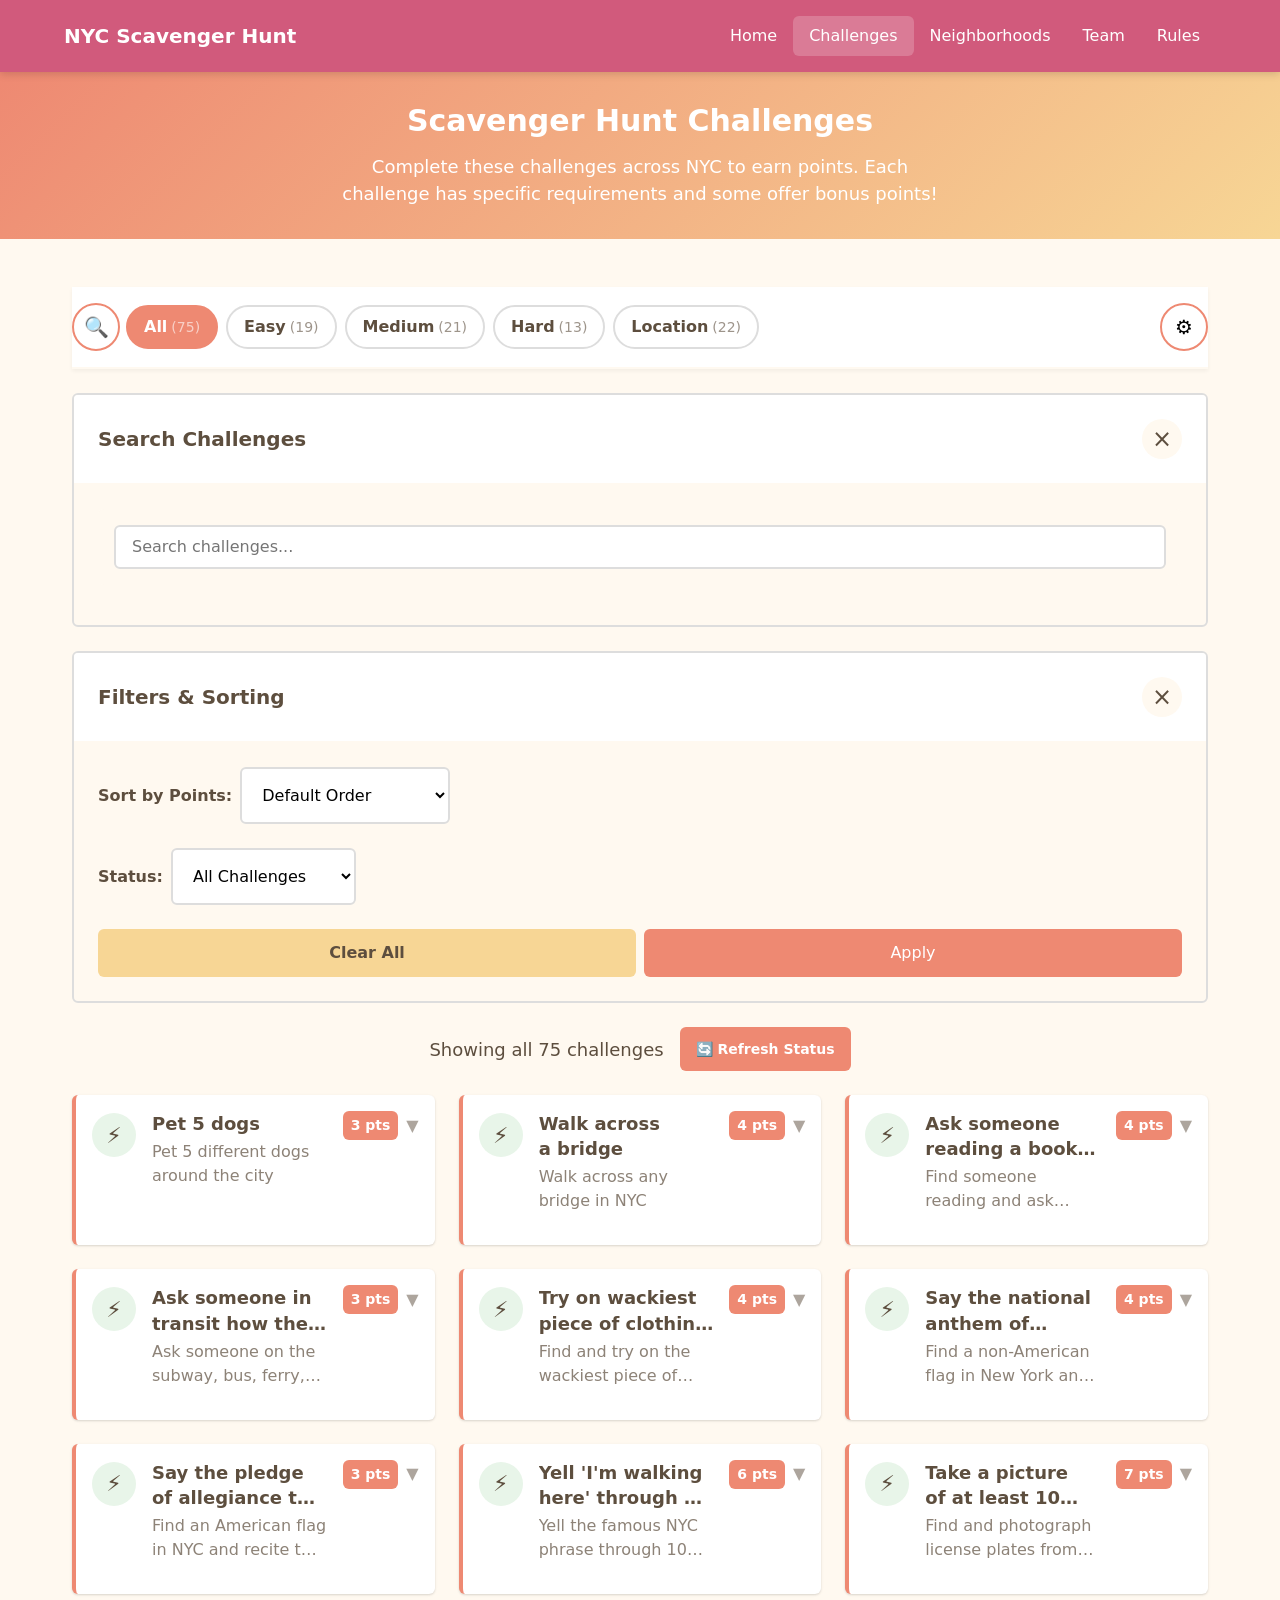
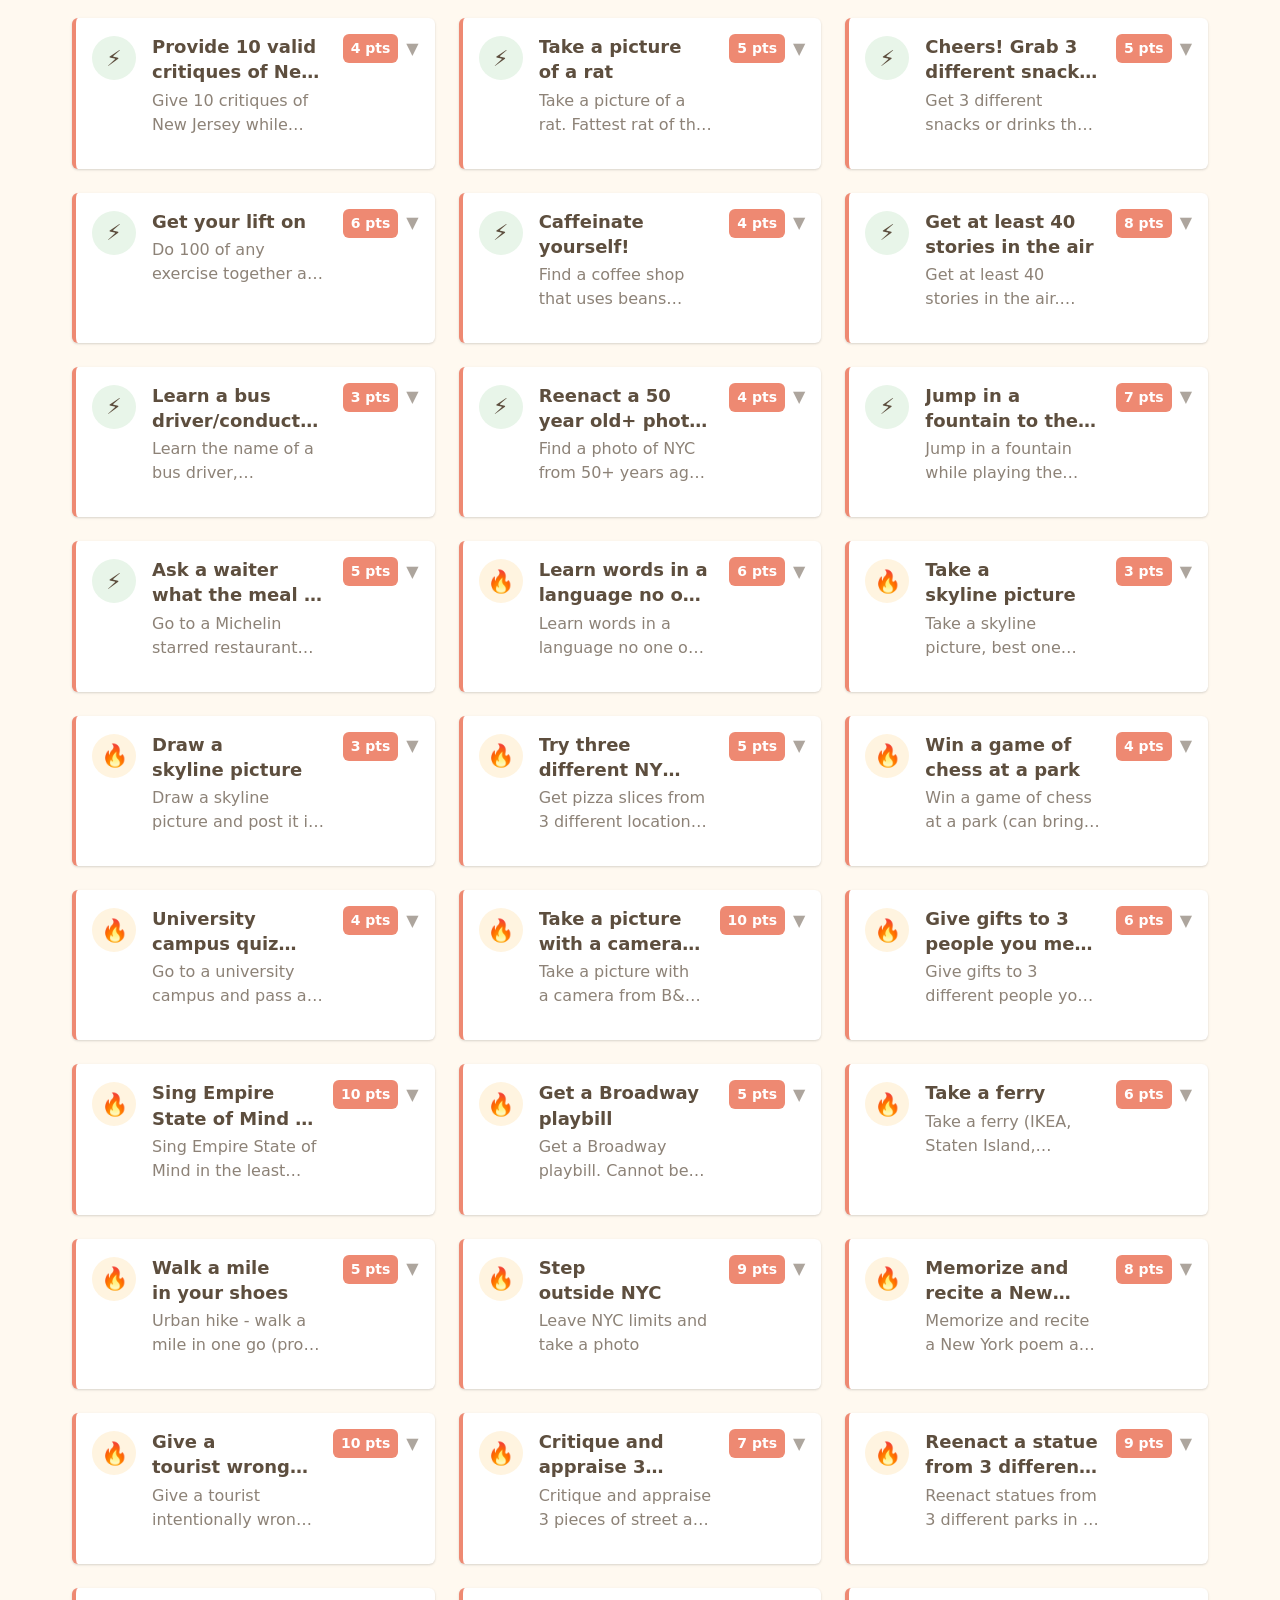
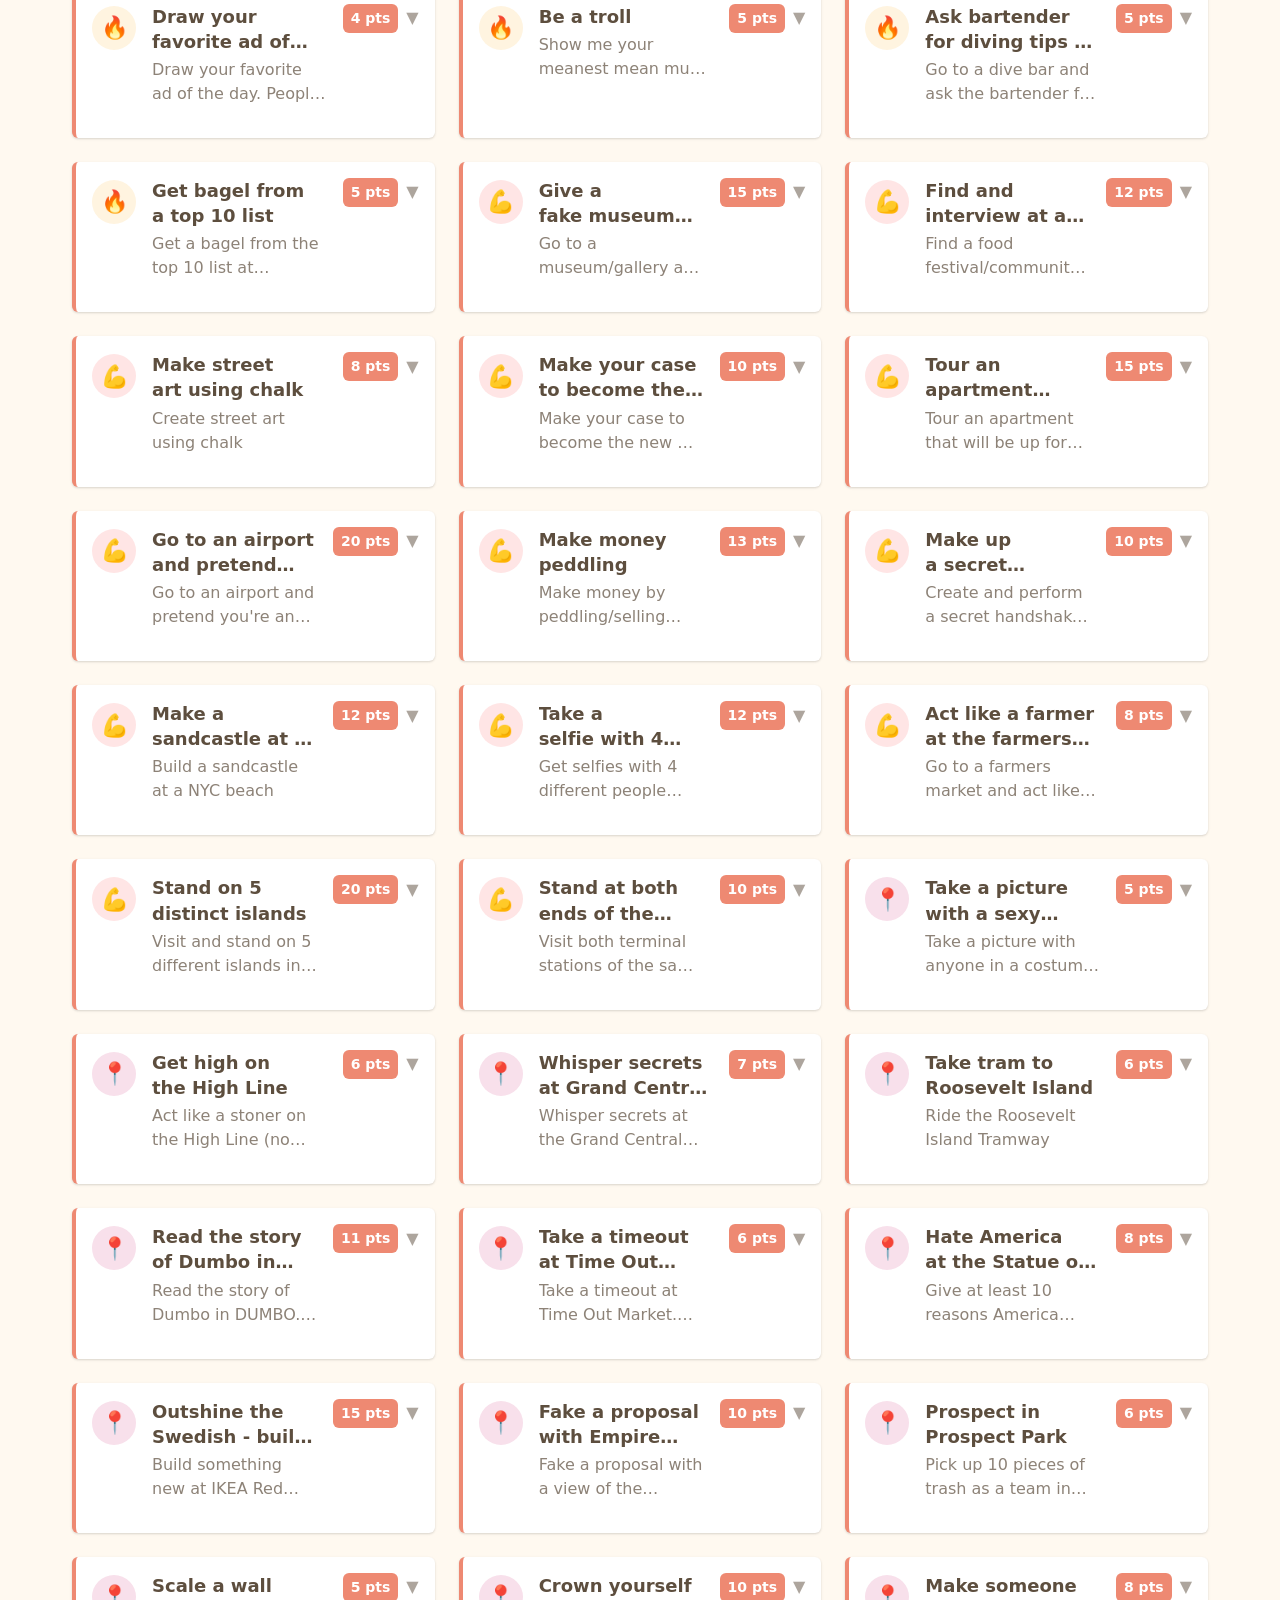
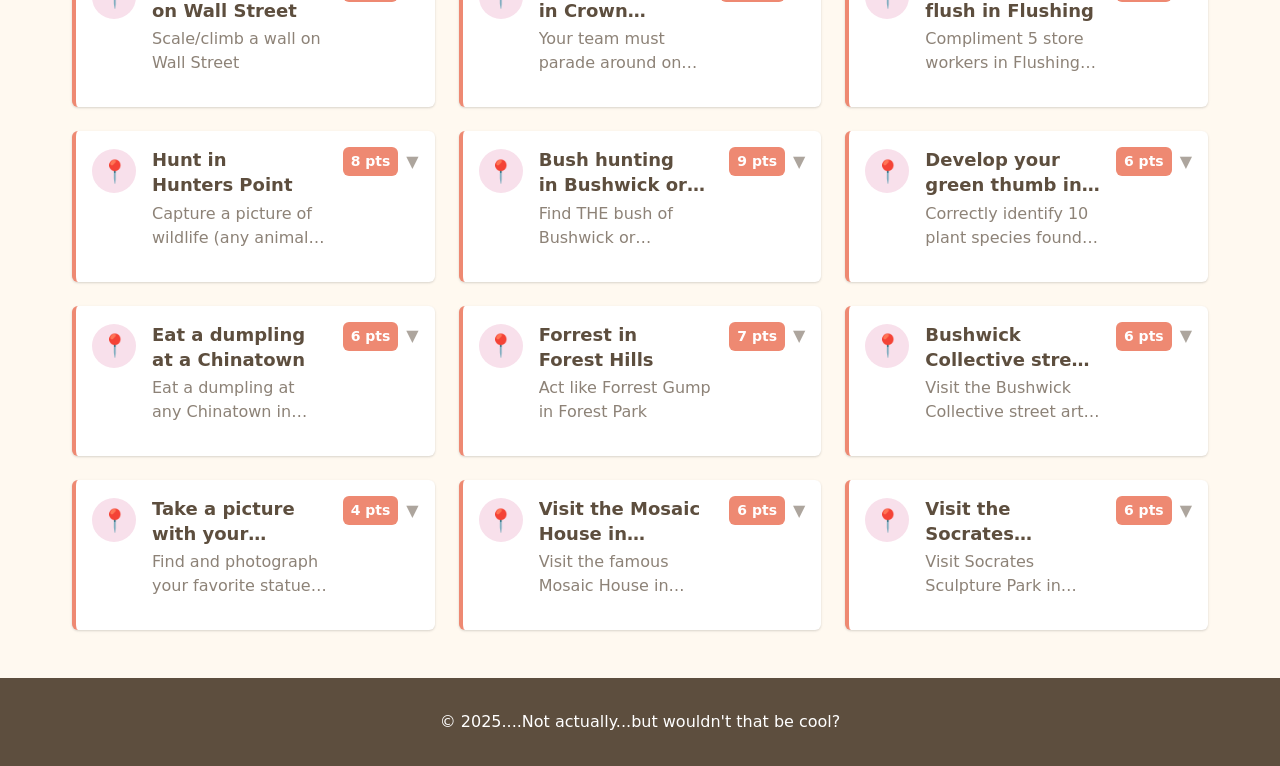
==== commit 6c2e460d: "fixed challenges filter bar mobile UI" ====
--- a/pages/challenges.html
+++ b/pages/challenges.html
@@ -51,17 +51,32 @@
                     </button>
                 </div>
 
-                <!-- Search Box (Initially Hidden) -->
-                <div class="search-box-expandable" id="search-box" style="display: none;">
-                    <input type="text" id="challenge-search" placeholder="Search challenges..." aria-label="Search challenges">
-                    <button class="search-close" id="search-close" aria-label="Close search">×</button>
+                <!-- Search Bottom Sheet Overlay -->
+                <div class="bottom-sheet-overlay" id="search-overlay"></div>
+
+                <!-- Search Bottom Sheet -->
+                <div class="bottom-sheet" id="search-sheet">
+                    <div class="bottom-sheet-header">
+                        <h3>Search Challenges</h3>
+                        <button class="bottom-sheet-close" id="search-sheet-close" aria-label="Close search">×</button>
+                    </div>
+                    <div class="bottom-sheet-content">
+                        <div class="search-box-expandable">
+                            <input type="text" id="challenge-search" placeholder="Search challenges..." aria-label="Search challenges">
+                        </div>
+                    </div>
                 </div>
 
-                <!-- More Filters Panel (Initially Hidden) -->
-                <div class="more-filters-panel" id="more-filters-panel" style="display: none;">
-                    <div class="filter-panel-content">
-                        <h3>Additional Filters</h3>
+                <!-- Filters Bottom Sheet Overlay -->
+                <div class="bottom-sheet-overlay" id="filters-overlay"></div>
 
+                <!-- More Filters Bottom Sheet -->
+                <div class="bottom-sheet" id="filters-sheet">
+                    <div class="bottom-sheet-header">
+                        <h3>Filters & Sorting</h3>
+                        <button class="bottom-sheet-close" id="filters-sheet-close" aria-label="Close filters">×</button>
+                    </div>
+                    <div class="bottom-sheet-content">
                         <div class="filter-group">
                             <label for="points-sort">Sort by Points:</label>
                             <select id="points-sort" aria-label="Sort by points">
--- a/css/main.css
+++ b/css/main.css
@@ -2,20 +2,20 @@
 
 /* CSS Custom Properties (Variables) */
 :root {
-    /* Material Design Color Palette */
-    --primary-color: #1976D2; /* Blue 700 - primary actions */
-    --primary-dark: #1565C0; /* Blue 800 - hover */
-    --secondary-color: #FF9800; /* Orange 500 - accents, secondary actions */
-    --secondary-dark: #F57C00; /* Orange 700 - hover */
-    --success-color: #4CAF50; /* Green 500 - success states */
-    --success-dark: #388E3C; /* Green 700 - hover */
-    --warning-color: #FFC107; /* Amber 500 - warnings, highlights */
-    --danger-color: #F44336; /* Red 500 - errors, alerts */
-    --navbar-color: #1976D2; /* Blue 700 - navbar */
-    --accent-warm: #FFF9C4; /* Yellow 100 - badges, highlights */
-    --light-color: #FAFAFA; /* Grey 50 - page backgrounds */
+    /* Warm Color Hunt Palette - https://colorhunt.co/palette/f6eec7f7d695ee8972d15a7c */
+    --primary-color: #EE8972; /* Coral Pink - primary actions */
+    --primary-dark: #E5735A; /* Darker coral for hover */
+    --secondary-color: #F7D695; /* Warm Yellow - accents, secondary actions */
+    --secondary-dark: #F4CA7B; /* Darker yellow for hover */
+    --success-color: #7EBF8E; /* Soft green - success states (similar to palette) */
+    --success-dark: #6AAF76; /* Darker green for hover */
+    --warning-color: #F7D695; /* Warm Yellow - warnings, highlights */
+    --danger-color: #D15A7C; /* Deep Rose - errors, alerts */
+    --navbar-color: #D15A7C; /* Deep Rose - navbar */
+    --accent-warm: #F6EEC7; /* Light Cream - badges, highlights */
+    --light-color: #FFF9F0; /* Off-white - page backgrounds */
     --card-bg: #FFFFFF; /* Pure white for cards */
-    --dark-color: #212121; /* Grey 900 - text */
+    --dark-color: #5D4E3E; /* Warm brown - text */
     --white: #ffffff;
     --black: #000000;
     
@@ -315,29 +315,65 @@
     display: flex;
     align-items: center;
     gap: var(--spacing-xs);
-    background: rgba(255, 255, 255, 0.15);
+    background: rgba(255, 255, 255, 0.2);
     padding: 4px 8px;
     border-radius: 12px;
     font-size: var(--font-size-xs);
 }
 
 .team-label {
-    opacity: 0.9;
+    opacity: 1;
+    color: var(--white);
 }
 
 .team-name {
     font-weight: 600;
+    color: var(--white);
 }
 
 .team-score {
-    font-weight: 500;
-    opacity: 0.9;
+    font-weight: 600;
+    color: var(--white);
 }
 
 .user-info {
     grid-column: 3;
     grid-row: 1;
-    display: none; /* Hide on mobile by default */
+    display: none !important; /* Hide on mobile by default */
+}
+
+/* User info styling - must be here for proper loading */
+.user-info .user-avatar {
+    width: 32px;
+    height: 32px;
+    border-radius: 50%;
+    border: 2px solid rgba(255, 255, 255, 0.5);
+}
+
+.user-info .user-name {
+    font-size: var(--font-size-sm);
+    color: #FFFFFF !important;
+    font-weight: 500;
+}
+
+.user-info .sign-out-btn {
+    background: rgba(255, 255, 255, 0.2) !important;
+    border: 1px solid rgba(255, 255, 255, 0.6) !important;
+    padding: var(--spacing-xs) var(--spacing-md) !important;
+    border-radius: var(--border-radius) !important;
+    cursor: pointer;
+    font-size: var(--font-size-sm) !important;
+    color: #FFFFFF !important;
+    font-weight: 600 !important;
+    transition: all 0.2s;
+    white-space: nowrap;
+}
+
+.user-info .sign-out-btn:hover {
+    background: rgba(255, 255, 255, 0.3) !important;
+    border-color: var(--white) !important;
+    color: #FFFFFF !important;
+    transform: translateY(-1px);
 }
 
 .nav-toggle {
@@ -420,6 +456,44 @@
     display: flex;
 }
 
+/* Mobile user info in dropdown */
+.nav-user-info-mobile {
+    border-bottom: 1px solid rgba(255, 255, 255, 0.1);
+    padding: 0;
+}
+
+.user-info-mobile {
+    display: flex;
+    align-items: center;
+    gap: var(--spacing-md);
+    padding: var(--spacing-md);
+    background-color: rgba(255, 255, 255, 0.05);
+}
+
+.user-info-mobile .user-avatar {
+    width: 40px;
+    height: 40px;
+    border-radius: 50%;
+    border: 2px solid rgba(255, 255, 255, 0.5);
+}
+
+.user-info-mobile .user-name {
+    flex: 1;
+    font-size: var(--font-size-base);
+    color: #FFFFFF !important;
+    font-weight: 500;
+}
+
+.user-info-mobile .sign-out-btn {
+    background: rgba(255, 255, 255, 0.2) !important;
+    border: 1px solid rgba(255, 255, 255, 0.6) !important;
+    padding: var(--spacing-xs) var(--spacing-md) !important;
+    border-radius: var(--border-radius) !important;
+    font-size: var(--font-size-sm) !important;
+    color: #FFFFFF !important;
+    font-weight: 600 !important;
+}
+
 .nav-menu li {
     border-bottom: 1px solid rgba(255, 255, 255, 0.1);
 }
@@ -474,7 +548,14 @@
     .user-info {
         grid-column: 3;
         grid-row: 1;
-        display: flex; /* Show on desktop */
+        display: flex !important; /* Show on desktop */
+        align-items: center;
+        gap: var(--spacing-sm);
+        margin-left: auto;
+    }
+
+    .nav-user-info-mobile {
+        display: none; /* Hide mobile user info on desktop */
     }
 
     .nav-toggle {
@@ -532,13 +613,15 @@
 }
 
 .btn-secondary {
-    background-color: var(--secondary-color); /* Golden */
-    color: var(--white);
+    background-color: var(--secondary-color); /* Warm Yellow */
+    color: var(--dark-color); /* Dark text for readability */
+    font-weight: 600;
 }
 
 .btn-secondary:hover,
 .btn-secondary:focus {
     background-color: var(--secondary-dark);
+    color: var(--dark-color);
 }
 
 /* Hero section */
--- a/css/challenges.css
+++ b/css/challenges.css
@@ -22,35 +22,51 @@
 /* Search and filter section */
 .challenges-section {
     padding: var(--spacing-2xl) 0;
-}
-
-/* Sticky Filter Chips Bar */
+    padding-bottom: 100px; /* Extra space for fixed bottom bar on mobile */
+}
+
+@media (min-width: 768px) {
+    .challenges-section {
+        padding-bottom: var(--spacing-2xl);
+    }
+}
+
+/* Filter Chips Bar - Bottom on mobile, top on desktop */
 .filter-chips-sticky {
-    position: sticky;
-    top: 0;
-    z-index: 50; /* Lower than nav menu */
+    position: fixed;
+    bottom: 0;
+    left: 0;
+    right: 0;
+    z-index: 50;
     background-color: var(--white);
     padding: var(--spacing-md);
-    margin: 0 calc(-1 * var(--spacing-md)) var(--spacing-lg); /* Extend to edges on mobile */
-    border-bottom: 2px solid var(--light-color);
-    display: flex;
-    align-items: center;
-    gap: var(--spacing-sm);
-    box-shadow: 0 2px 4px rgba(0, 0, 0, 0.05);
+    border-top: 2px solid var(--light-color);
+    display: flex;
+    align-items: center;
+    justify-content: space-around;
+    gap: var(--spacing-xs);
+    box-shadow: 0 -2px 8px rgba(0, 0, 0, 0.1);
 }
 
 @media (min-width: 768px) {
     .filter-chips-sticky {
+        position: sticky;
+        top: 0;
+        bottom: auto;
         margin: 0 0 var(--spacing-lg);
         padding: var(--spacing-md) 0;
+        border-top: none;
+        border-bottom: 2px solid var(--light-color);
+        box-shadow: 0 2px 4px rgba(0, 0, 0, 0.05);
+        justify-content: flex-start;
     }
 }
 
 .chip-search,
 .chip-more {
     flex-shrink: 0;
-    width: 48px;
-    height: 48px;
+    width: 44px;
+    height: 44px;
     border: 2px solid var(--primary-color);
     background-color: var(--white);
     border-radius: 50%;
@@ -59,7 +75,7 @@
     justify-content: center;
     cursor: pointer;
     transition: var(--transition);
-    font-size: 20px;
+    font-size: 18px;
 }
 
 .chip-search:hover,
@@ -75,49 +91,44 @@
     transform: scale(0.95);
 }
 
+@media (min-width: 768px) {
+    .chip-search,
+    .chip-more {
+        width: 48px;
+        height: 48px;
+        font-size: 20px;
+    }
+}
+
 .chips-container {
     flex: 1;
     overflow-x: auto;
     overflow-y: hidden;
     -webkit-overflow-scrolling: touch;
-    scrollbar-width: thin; /* Show thin scrollbar on Firefox */
-    scrollbar-color: var(--primary-color) var(--light-color);
+    display: flex;
+    scrollbar-width: none; /* Firefox */
     position: relative;
 }
 
-/* Show scrollbar on mobile for better UX */
 .chips-container::-webkit-scrollbar {
-    height: 4px;
-}
-
-.chips-container::-webkit-scrollbar-track {
-    background: var(--light-color);
-}
-
-.chips-container::-webkit-scrollbar-thumb {
-    background: var(--primary-color);
-    border-radius: 2px;
-}
-
-/* Add gradient hints for scrollability */
+    height: 0; /* Chrome/Safari */
+}
+
+/* Gradient fade on right to indicate scrollability */
 .chips-container::after {
     content: '';
     position: absolute;
     top: 0;
     right: 0;
     bottom: 0;
-    width: 20px;
+    width: 30px;
     background: linear-gradient(to left, var(--white), transparent);
     pointer-events: none;
 }
 
 @media (min-width: 768px) {
-    .chips-container::-webkit-scrollbar {
-        display: none;
-    }
-
     .chips-container {
-        scrollbar-width: none;
+        justify-content: flex-start;
     }
 
     .chips-container::after {
@@ -127,26 +138,42 @@
 
 .chips-scroll {
     display: flex;
-    gap: var(--spacing-sm);
+    gap: var(--spacing-xs);
     padding: 2px;
+    min-width: min-content; /* Allow scroll by not constraining width */
+}
+
+@media (min-width: 768px) {
+    .chips-scroll {
+        gap: var(--spacing-sm);
+    }
 }
 
 .filter-chip {
     flex-shrink: 0;
-    padding: var(--spacing-sm) var(--spacing-md);
+    padding: var(--spacing-xs) var(--spacing-sm);
     min-height: 44px;
     border: 2px solid #ddd;
     background-color: var(--white);
-    border-radius: 24px;
-    font-size: var(--font-size-base);
+    border-radius: 22px;
+    font-size: var(--font-size-sm);
     font-weight: 600;
     color: var(--dark-color);
     cursor: pointer;
     transition: var(--transition);
     display: flex;
     align-items: center;
-    gap: var(--spacing-xs);
+    gap: 4px;
     white-space: nowrap;
+}
+
+@media (min-width: 768px) {
+    .filter-chip {
+        padding: var(--spacing-sm) var(--spacing-md);
+        font-size: var(--font-size-base);
+        border-radius: 24px;
+        gap: var(--spacing-xs);
+    }
 }
 
 .filter-chip:hover,
@@ -168,8 +195,115 @@
 
 .chip-count {
     font-size: var(--font-size-sm);
-    color: var(--secondary-color);
+    color: var(--dark-color);
+    opacity: 0.6;
     font-weight: 400;
+}
+
+/* Bottom Sheet Modal */
+.bottom-sheet-overlay {
+    position: fixed;
+    top: 0;
+    left: 0;
+    right: 0;
+    bottom: 0;
+    background-color: rgba(0, 0, 0, 0.5);
+    z-index: 100;
+    opacity: 0;
+    pointer-events: none;
+    transition: opacity 0.3s ease;
+}
+
+.bottom-sheet-overlay.active {
+    opacity: 1;
+    pointer-events: all;
+}
+
+.bottom-sheet {
+    position: fixed;
+    bottom: 0;
+    left: 0;
+    right: 0;
+    background-color: var(--white);
+    border-radius: 20px 20px 0 0;
+    z-index: 101;
+    transform: translateY(100%);
+    transition: transform 0.3s ease;
+    max-height: 80vh;
+    overflow-y: auto;
+    box-shadow: 0 -4px 20px rgba(0, 0, 0, 0.2);
+}
+
+.bottom-sheet.active {
+    transform: translateY(0);
+}
+
+.bottom-sheet-header {
+    padding: var(--spacing-lg);
+    border-bottom: 2px solid var(--light-color);
+    display: flex;
+    align-items: center;
+    justify-content: space-between;
+    position: sticky;
+    top: 0;
+    background-color: var(--white);
+    z-index: 1;
+}
+
+.bottom-sheet-header h3 {
+    margin: 0;
+    font-size: var(--font-size-xl);
+    color: var(--dark-color);
+}
+
+.bottom-sheet-close {
+    width: 40px;
+    height: 40px;
+    border: none;
+    background-color: var(--light-color);
+    border-radius: 50%;
+    font-size: 24px;
+    cursor: pointer;
+    display: flex;
+    align-items: center;
+    justify-content: center;
+    color: var(--dark-color);
+    transition: var(--transition);
+}
+
+.bottom-sheet-close:hover {
+    background-color: var(--primary-color);
+    color: var(--white);
+}
+
+.bottom-sheet-content {
+    padding: var(--spacing-lg);
+}
+
+/* Desktop - show as regular expandable boxes */
+@media (min-width: 768px) {
+    .bottom-sheet-overlay {
+        display: none;
+    }
+
+    .bottom-sheet {
+        position: relative;
+        transform: none;
+        max-height: none;
+        border-radius: var(--border-radius);
+        box-shadow: none;
+        background-color: var(--light-color);
+        margin-bottom: var(--spacing-lg);
+        border: 2px solid #ddd;
+    }
+
+    .bottom-sheet.active {
+        transform: none;
+    }
+
+    .bottom-sheet-header {
+        position: relative;
+    }
 }
 
 /* Expandable Search Box */
@@ -204,9 +338,10 @@
     height: 44px;
     border: none;
     background-color: var(--secondary-color);
-    color: var(--white);
+    color: var(--dark-color);
     border-radius: var(--border-radius);
     font-size: 24px;
+    font-weight: 700;
     cursor: pointer;
     display: flex;
     align-items: center;
@@ -215,7 +350,7 @@
 }
 
 .search-close:hover {
-    background-color: var(--dark-color);
+    background-color: var(--secondary-dark);
 }
 
 /* More Filters Panel */
@@ -281,26 +416,40 @@
     display: flex;
     flex-direction: column;
     gap: var(--spacing-sm);
+    margin-bottom: var(--spacing-lg);
 }
 
 .filter-group label {
     font-weight: 600;
     color: var(--dark-color);
+    font-size: var(--font-size-base);
 }
 
 .filter-group select {
-    padding: var(--spacing-sm) var(--spacing-md);
+    padding: var(--spacing-md);
     border: 2px solid #ddd;
     border-radius: var(--border-radius);
     font-size: var(--font-size-base);
-    min-height: var(--touch-target);
+    min-height: 48px;
     background-color: var(--white);
 }
 
 .filter-group select:focus {
     outline: none;
     border-color: var(--primary-color);
-    box-shadow: 0 0 0 3px rgba(0, 123, 255, 0.1);
+    box-shadow: 0 0 0 3px rgba(238, 137, 114, 0.2);
+}
+
+.filter-panel-actions {
+    display: flex;
+    gap: var(--spacing-sm);
+    margin-top: var(--spacing-md);
+}
+
+.filter-panel-actions .btn {
+    flex: 1;
+    min-height: 48px;
+    font-size: var(--font-size-base);
 }
 
 /* Results summary */
@@ -316,7 +465,7 @@
 
 .results-summary p {
     font-size: var(--font-size-lg);
-    color: var(--secondary-color);
+    color: var(--dark-color);
     margin: 0;
 }
 
@@ -363,7 +512,7 @@
     border-radius: var(--border-radius);
     box-shadow: var(--box-shadow);
     transition: all 0.3s ease;
-    border-left: 4px solid var(--secondary-color); /* Orange accent */
+    border-left: 4px solid var(--primary-color); /* Coral accent */
     overflow: hidden;
 }
 
@@ -412,19 +561,19 @@
 }
 
 .category-icon.easy {
-    background-color: #C8E6C9; /* Green 100 */
+    background-color: #E8F5E9; /* Light green */
 }
 
 .category-icon.medium {
-    background-color: #FFE0B2; /* Orange 100 */
+    background-color: #FFF4E0; /* Light warm yellow */
 }
 
 .category-icon.hard {
-    background-color: #FFCDD2; /* Red 100 */
+    background-color: #FFE5E5; /* Light coral */
 }
 
 .category-icon.location-specific {
-    background-color: #BBDEFB; /* Blue 100 */
+    background-color: #F8E0EB; /* Light rose */
 }
 
 .preview-content {
@@ -550,26 +699,26 @@
     margin-bottom: var(--spacing-md);
 }
 
-/* Material Design category colors */
+/* Warm palette category colors */
 .category-easy,
 .category-general {
-    background-color: #C8E6C9; /* Green 100 */
-    color: #2E7D32; /* Green 800 */
+    background-color: #E8F5E9; /* Light green */
+    color: #4A7C59; /* Dark green */
 }
 
 .category-medium {
-    background-color: #FFE0B2; /* Orange 100 */
-    color: #E65100; /* Orange 900 */
+    background-color: #FFF4E0; /* Light warm yellow */
+    color: #B8932F; /* Dark yellow */
 }
 
 .category-hard {
-    background-color: #FFCDD2; /* Red 100 */
-    color: #C62828; /* Red 800 */
+    background-color: #FFE5E5; /* Light coral */
+    color: #C65A4F; /* Dark coral */
 }
 
 .category-location-specific {
-    background-color: #BBDEFB; /* Blue 100 */
-    color: #1565C0; /* Blue 800 */
+    background-color: #F8E0EB; /* Light rose */
+    color: #A54664; /* Dark rose */
 }
 
 .challenge-description {
@@ -677,6 +826,51 @@
     opacity: 0.7;
 }
 
+/* Pagination controls */
+.pagination-controls {
+    display: flex;
+    justify-content: space-between;
+    align-items: center;
+    gap: var(--spacing-md);
+    padding: var(--spacing-xl) 0;
+    margin-top: var(--spacing-xl);
+}
+
+.btn-pagination {
+    background-color: var(--primary-color);
+    color: var(--white);
+    border: none;
+    padding: var(--spacing-md) var(--spacing-lg);
+    border-radius: var(--border-radius);
+    font-size: var(--font-size-base);
+    font-weight: 600;
+    cursor: pointer;
+    transition: var(--transition);
+    min-height: var(--touch-target);
+    flex: 1;
+    max-width: 120px;
+}
+
+.btn-pagination:hover:not(:disabled) {
+    background-color: var(--primary-dark);
+    transform: translateY(-1px);
+}
+
+.btn-pagination:disabled {
+    background-color: var(--light-color);
+    color: var(--dark-color);
+    opacity: 0.5;
+    cursor: not-allowed;
+}
+
+.pagination-info {
+    font-size: var(--font-size-base);
+    color: var(--dark-color);
+    font-weight: 600;
+    text-align: center;
+    flex: 1;
+}
+
 /* Responsive design */
 @media (min-width: 768px) {
     .filter-controls {
@@ -753,12 +947,15 @@
 
 .btn-success {
     background-color: var(--success-color);
+    color: var(--white);
     border-color: var(--success-color);
+    font-weight: 600;
 }
 
 .btn-success:hover {
-    background-color: #218838;
-    border-color: #1e7e34;
+    background-color: var(--success-dark);
+    border-color: var(--success-dark);
+    color: var(--white);
 }
 
 /* Challenge status states */
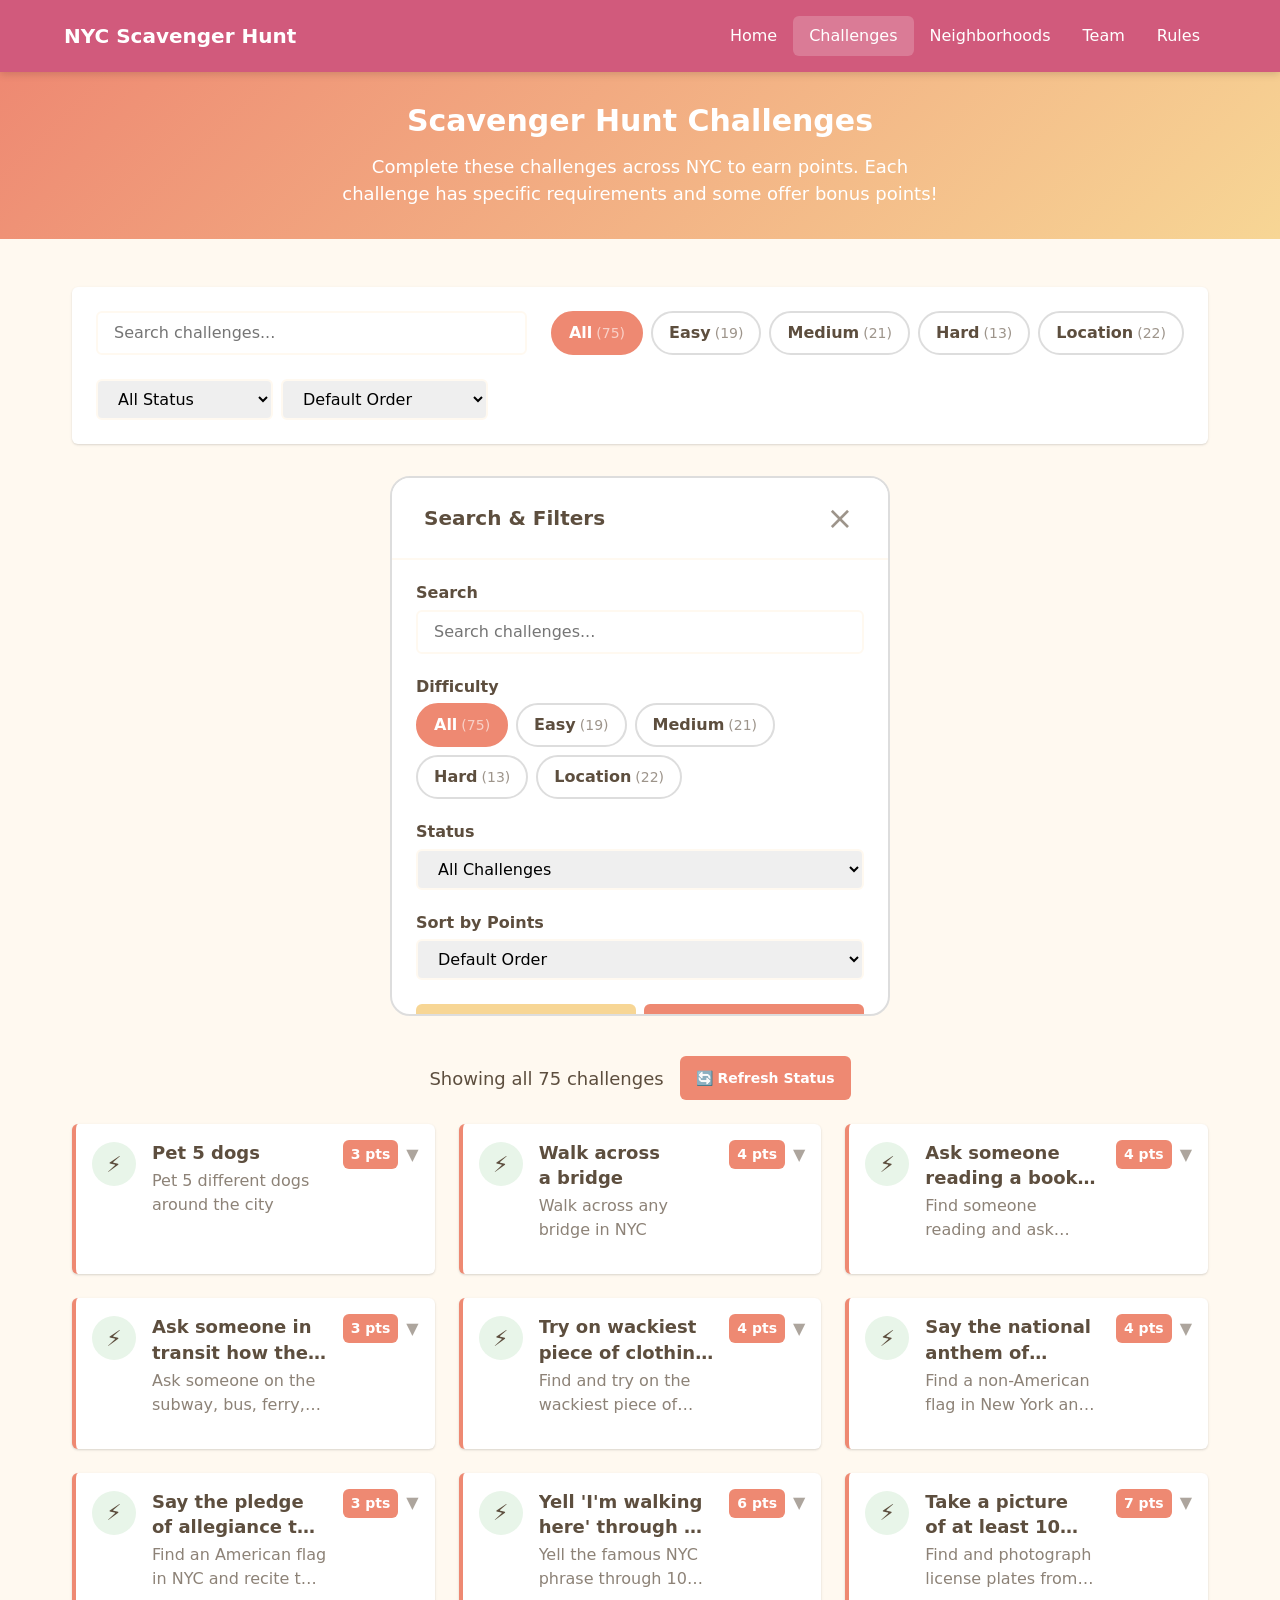
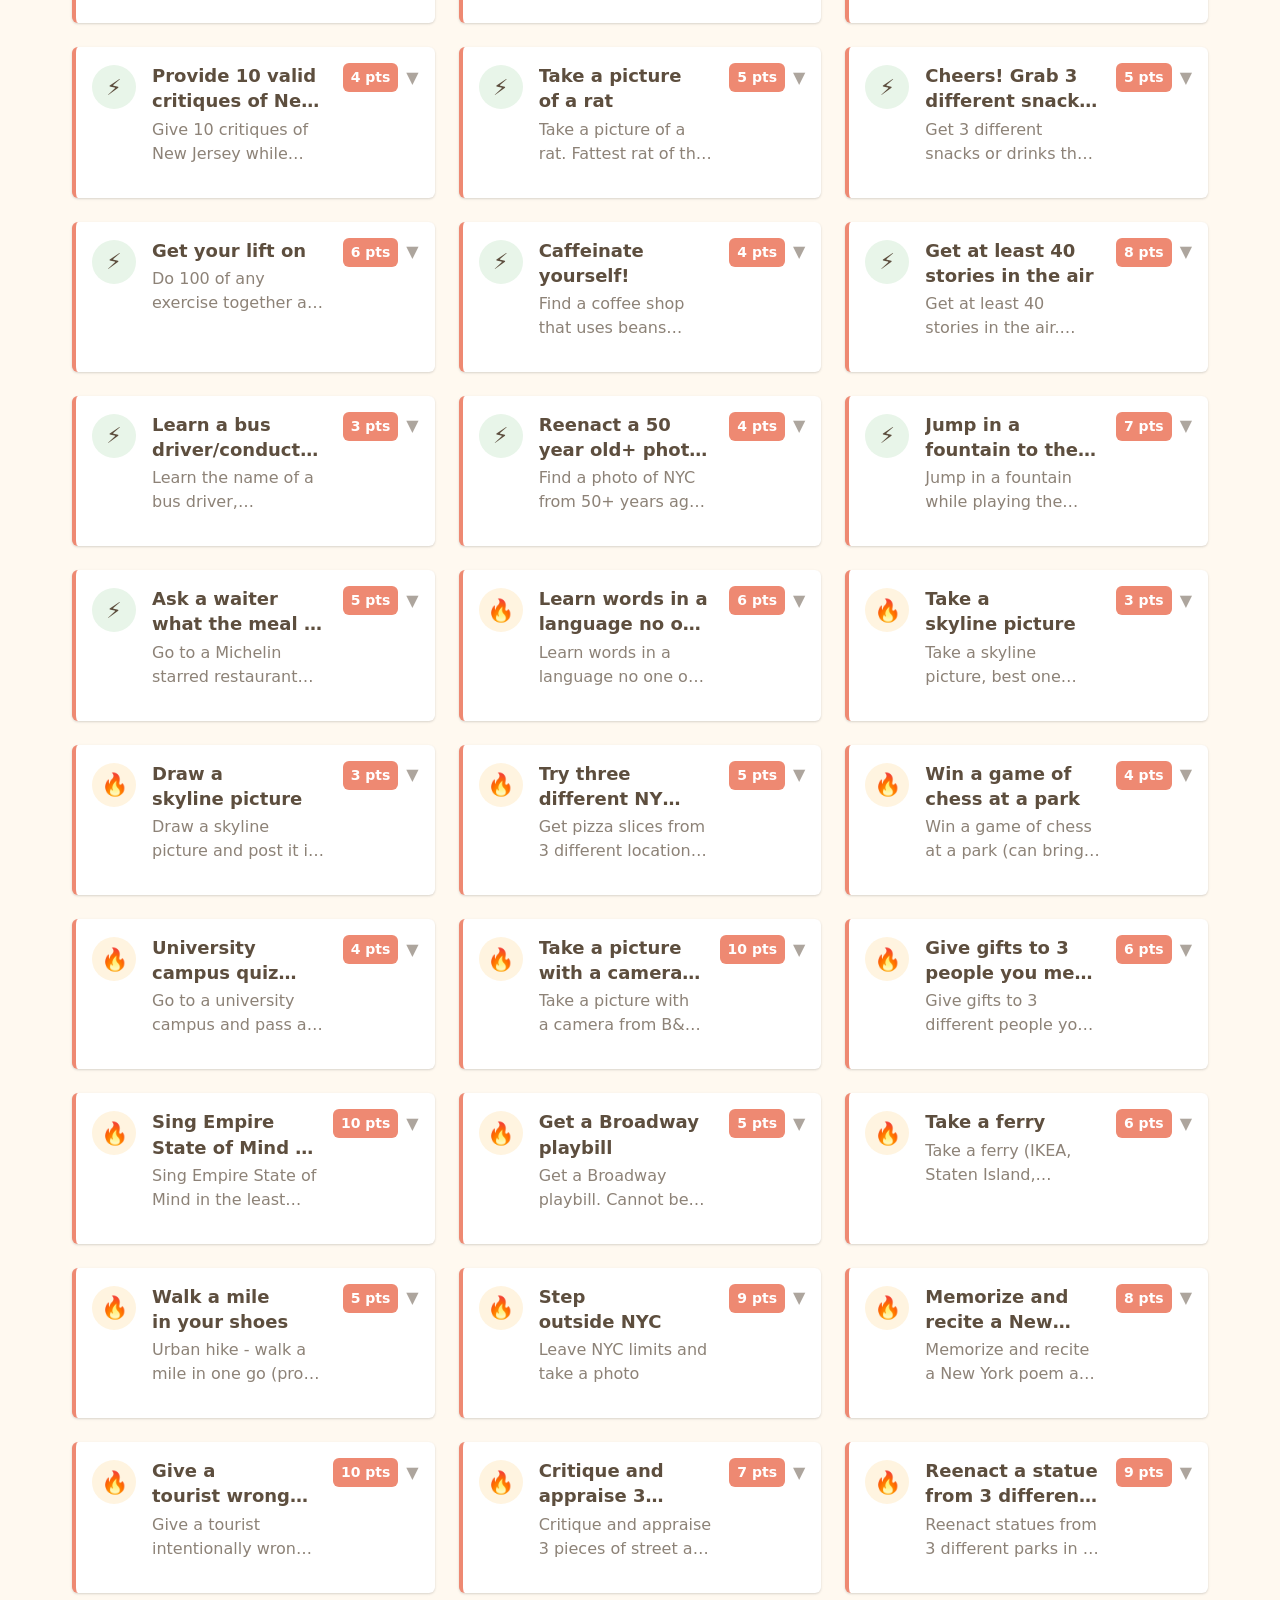
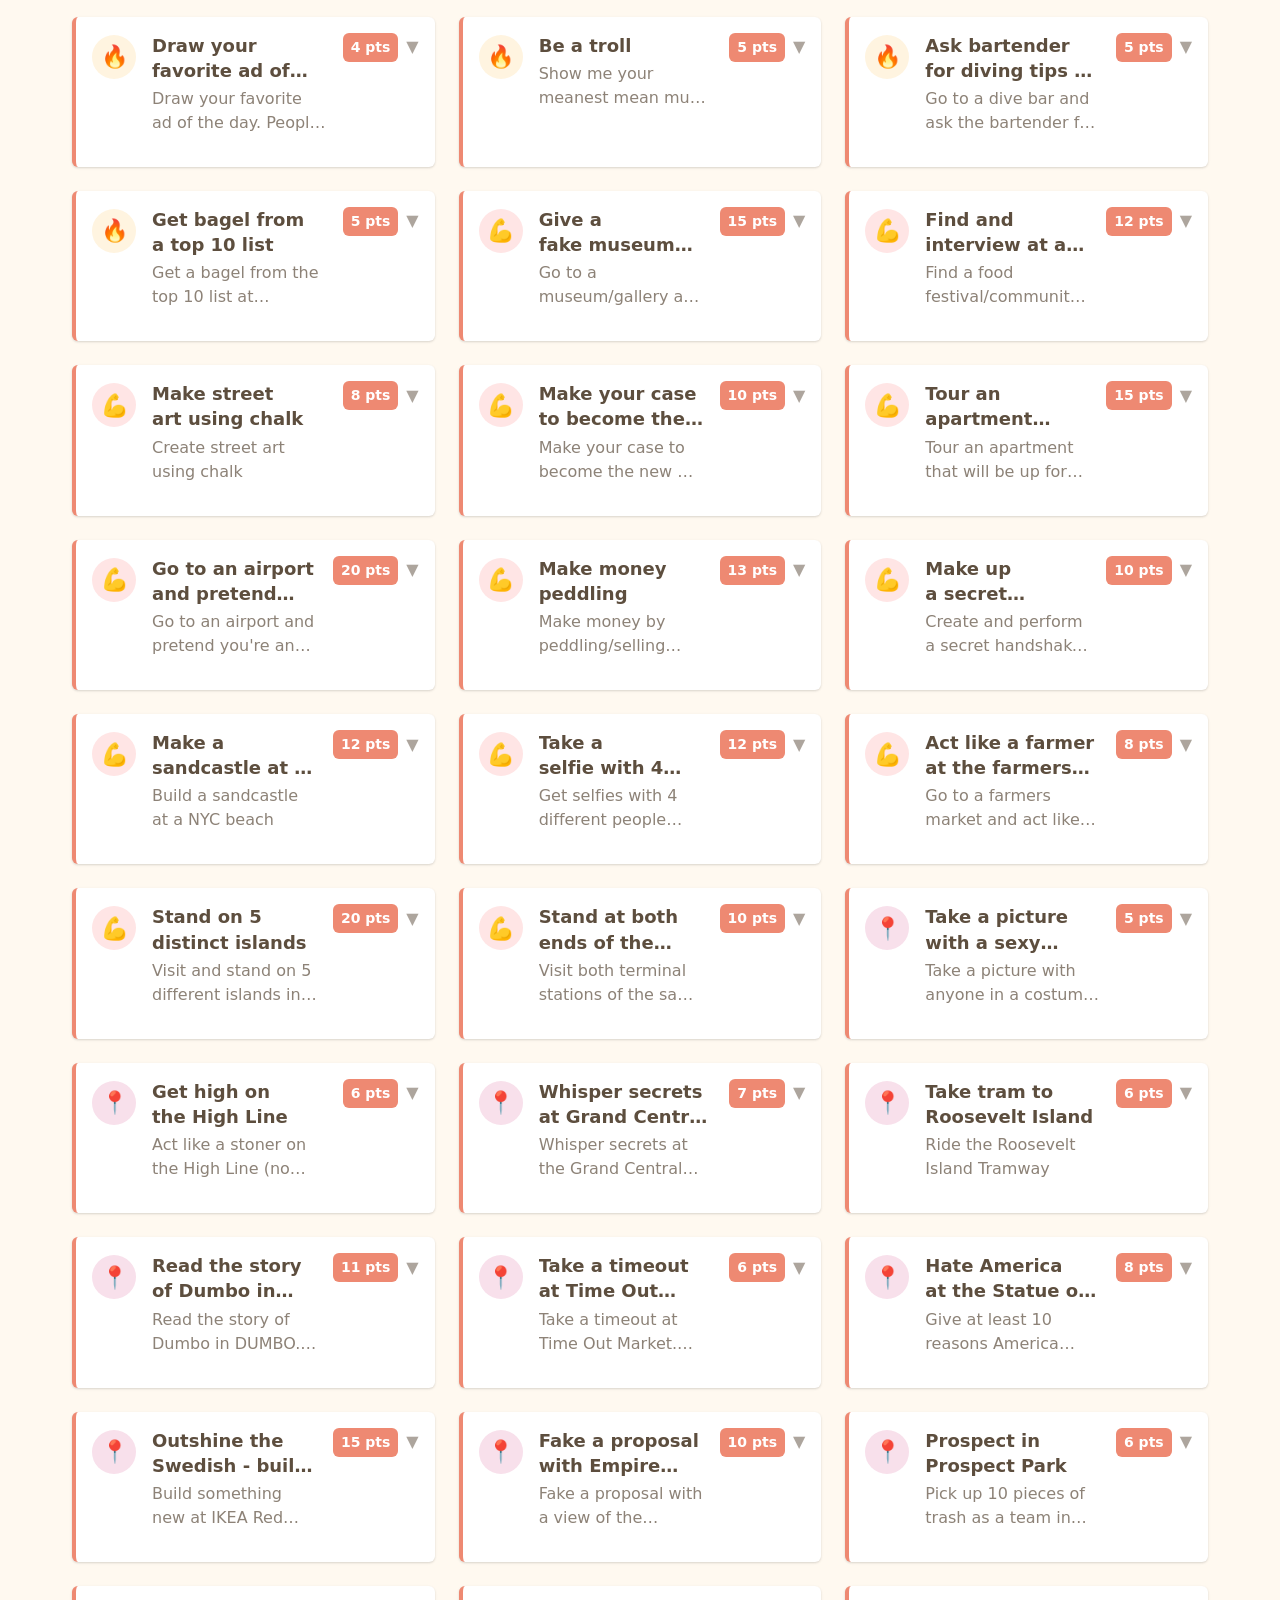
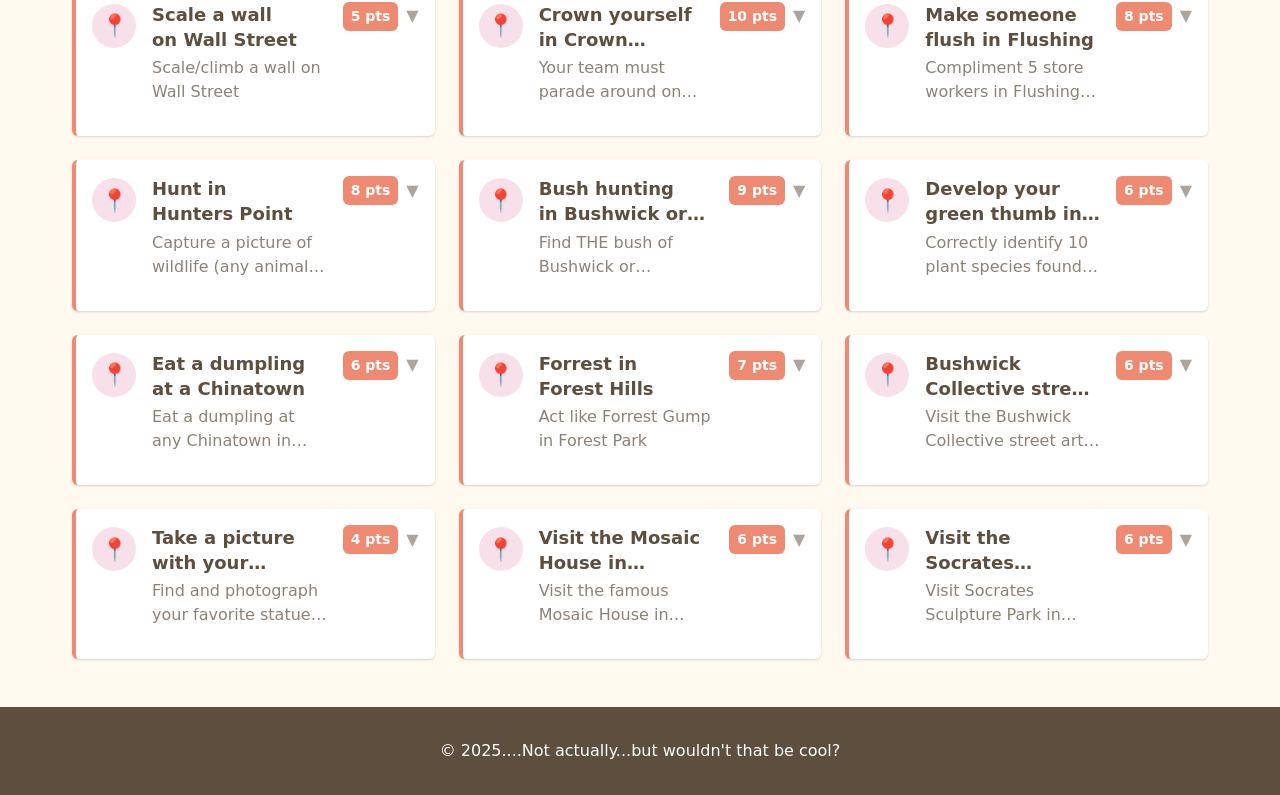
==== commit d620652e: "adding location integration and part 1 of fix to filters on challenge page" ====
--- a/pages/challenges.html
+++ b/pages/challenges.html
@@ -8,6 +8,7 @@
     <link rel="stylesheet" href="../css/reset.css">
     <link rel="stylesheet" href="../css/main.css">
     <link rel="stylesheet" href="../css/challenges.css">
+    <link rel="stylesheet" href="../css/challenges-new-filters.css">
 </head>
 <body>
     <main>
@@ -20,84 +21,109 @@
 
         <section class="challenges-section">
             <div class="container">
-                <!-- Sticky Filter Chips Bar -->
-                <div class="filter-chips-sticky">
-                    <button class="chip-search" id="search-toggle" aria-label="Toggle search">
-                        <span class="search-icon">🔍</span>
-                    </button>
+                <!-- Mobile: Floating Search FAB (Fixed Action Button) -->
+                <button class="search-fab" id="mobile-search-fab" aria-label="Search and filter">
+                    <span class="search-fab-icon">🔍</span>
+                </button>
 
-                    <div class="chips-container">
-                        <div class="chips-scroll" id="category-chips">
-                            <button class="filter-chip active" data-category="all">
-                                All <span class="chip-count" id="count-all">(0)</span>
-                            </button>
-                            <button class="filter-chip" data-category="easy">
-                                Easy <span class="chip-count" id="count-easy">(0)</span>
-                            </button>
-                            <button class="filter-chip" data-category="medium">
-                                Medium <span class="chip-count" id="count-medium">(0)</span>
-                            </button>
-                            <button class="filter-chip" data-category="hard">
-                                Hard <span class="chip-count" id="count-hard">(0)</span>
-                            </button>
-                            <button class="filter-chip" data-category="location-specific">
-                                Location <span class="chip-count" id="count-location">(0)</span>
-                            </button>
-                        </div>
+                <!-- Desktop: Filter Bar (always visible) -->
+                <div class="desktop-filters">
+                    <div class="search-box-desktop">
+                        <input type="text" id="desktop-search" placeholder="Search challenges..." aria-label="Search challenges">
                     </div>
 
-                    <button class="chip-more" id="more-filters" aria-label="More filters">
-                        <span class="more-icon">⚙️</span>
-                    </button>
-                </div>
+                    <div class="filter-chips-desktop">
+                        <button class="filter-chip active" data-category="all">
+                            All <span class="chip-count" id="desktop-count-all">(0)</span>
+                        </button>
+                        <button class="filter-chip" data-category="easy">
+                            Easy <span class="chip-count" id="desktop-count-easy">(0)</span>
+                        </button>
+                        <button class="filter-chip" data-category="medium">
+                            Medium <span class="chip-count" id="desktop-count-medium">(0)</span>
+                        </button>
+                        <button class="filter-chip" data-category="hard">
+                            Hard <span class="chip-count" id="desktop-count-hard">(0)</span>
+                        </button>
+                        <button class="filter-chip" data-category="location-specific">
+                            Location <span class="chip-count" id="desktop-count-location">(0)</span>
+                        </button>
+                    </div>
 
-                <!-- Search Bottom Sheet Overlay -->
-                <div class="bottom-sheet-overlay" id="search-overlay"></div>
+                    <div class="desktop-filters-dropdowns">
+                        <select id="desktop-completion-filter" aria-label="Filter by completion status">
+                            <option value="all">All Status</option>
+                            <option value="not-completed">Not Completed</option>
+                            <option value="completed">Completed</option>
+                        </select>
 
-                <!-- Search Bottom Sheet -->
-                <div class="bottom-sheet" id="search-sheet">
-                    <div class="bottom-sheet-header">
-                        <h3>Search Challenges</h3>
-                        <button class="bottom-sheet-close" id="search-sheet-close" aria-label="Close search">×</button>
-                    </div>
-                    <div class="bottom-sheet-content">
-                        <div class="search-box-expandable">
-                            <input type="text" id="challenge-search" placeholder="Search challenges..." aria-label="Search challenges">
-                        </div>
+                        <select id="desktop-points-sort" aria-label="Sort by points">
+                            <option value="default">Default Order</option>
+                            <option value="points-asc">Points: Low → High</option>
+                            <option value="points-desc">Points: High → Low</option>
+                        </select>
                     </div>
                 </div>
 
-                <!-- Filters Bottom Sheet Overlay -->
-                <div class="bottom-sheet-overlay" id="filters-overlay"></div>
-
-                <!-- More Filters Bottom Sheet -->
-                <div class="bottom-sheet" id="filters-sheet">
+                <!-- Mobile: Bottom Sheet with All Filters -->
+                <div class="bottom-sheet-overlay" id="mobile-filters-overlay"></div>
+                <div class="bottom-sheet" id="mobile-filters-sheet">
                     <div class="bottom-sheet-header">
-                        <h3>Filters & Sorting</h3>
-                        <button class="bottom-sheet-close" id="filters-sheet-close" aria-label="Close filters">×</button>
+                        <h3>Search & Filters</h3>
+                        <button class="bottom-sheet-close" id="mobile-filters-close" aria-label="Close">×</button>
                     </div>
                     <div class="bottom-sheet-content">
-                        <div class="filter-group">
-                            <label for="points-sort">Sort by Points:</label>
-                            <select id="points-sort" aria-label="Sort by points">
+                        <!-- Search -->
+                        <div class="filter-section">
+                            <label>Search</label>
+                            <input type="text" id="mobile-search" placeholder="Search challenges..." aria-label="Search challenges">
+                        </div>
+
+                        <!-- Difficulty -->
+                        <div class="filter-section">
+                            <label>Difficulty</label>
+                            <div class="filter-chips-mobile">
+                                <button class="filter-chip active" data-category="all">
+                                    All <span class="chip-count" id="mobile-count-all">(0)</span>
+                                </button>
+                                <button class="filter-chip" data-category="easy">
+                                    Easy <span class="chip-count" id="mobile-count-easy">(0)</span>
+                                </button>
+                                <button class="filter-chip" data-category="medium">
+                                    Medium <span class="chip-count" id="mobile-count-medium">(0)</span>
+                                </button>
+                                <button class="filter-chip" data-category="hard">
+                                    Hard <span class="chip-count" id="mobile-count-hard">(0)</span>
+                                </button>
+                                <button class="filter-chip" data-category="location-specific">
+                                    Location <span class="chip-count" id="mobile-count-location">(0)</span>
+                                </button>
+                            </div>
+                        </div>
+
+                        <!-- Status -->
+                        <div class="filter-section">
+                            <label for="mobile-completion-filter">Status</label>
+                            <select id="mobile-completion-filter" aria-label="Filter by completion status">
+                                <option value="all">All Challenges</option>
+                                <option value="not-completed">Not Completed</option>
+                                <option value="completed">Completed Only</option>
+                            </select>
+                        </div>
+
+                        <!-- Sort -->
+                        <div class="filter-section">
+                            <label for="mobile-points-sort">Sort by Points</label>
+                            <select id="mobile-points-sort" aria-label="Sort by points">
                                 <option value="default">Default Order</option>
                                 <option value="points-asc">Points: Low to High</option>
                                 <option value="points-desc">Points: High to Low</option>
                             </select>
                         </div>
 
-                        <div class="filter-group">
-                            <label for="completion-filter">Status:</label>
-                            <select id="completion-filter" aria-label="Filter by completion status">
-                                <option value="all">All Challenges</option>
-                                <option value="not-completed">Not Completed</option>
-                                <option value="completed">Completed Only</option>
-                            </select>
-                        </div>
-
                         <div class="filter-panel-actions">
-                            <button id="clear-filters" class="btn btn-secondary">Clear All</button>
-                            <button id="apply-filters" class="btn btn-primary">Apply</button>
+                            <button id="mobile-clear-filters" class="btn btn-secondary">Clear All</button>
+                            <button id="mobile-apply-filters" class="btn btn-primary">Apply</button>
                         </div>
                     </div>
                 </div>
--- a/css/challenges.css
+++ b/css/challenges.css
@@ -1047,6 +1047,28 @@
     resize: vertical;
 }
 
+/* Neighborhood select dropdown styling */
+#neighborhood-select {
+    cursor: pointer;
+}
+
+#neighborhood-select option {
+    padding: var(--spacing-sm);
+    cursor: pointer;
+}
+
+#neighborhood-select option:hover,
+#neighborhood-select option:focus {
+    background-color: var(--secondary-color) !important;
+    color: var(--dark-color) !important;
+}
+
+#neighborhood-select optgroup {
+    font-weight: 600;
+    color: var(--dark-color);
+    background-color: var(--light-color);
+}
+
 .modal-actions {
     display: flex;
     gap: var(--spacing-sm);
@@ -1206,3 +1228,156 @@
         align-items: stretch;
     }
 }
+
+/* Bottom Sheet Styles */
+.bottom-sheet-overlay {
+    position: fixed;
+    top: 0;
+    left: 0;
+    right: 0;
+    bottom: 0;
+    background: rgba(0, 0, 0, 0.5);
+    z-index: 1000;
+    display: flex;
+    align-items: flex-end;
+    animation: fadeIn 0.2s ease-out;
+}
+
+@keyframes fadeIn {
+    from { opacity: 0; }
+    to { opacity: 1; }
+}
+
+.bottom-sheet {
+    background: var(--white);
+    border-radius: 20px 20px 0 0;
+    width: 100%;
+    max-height: 70vh;
+    display: flex;
+    flex-direction: column;
+    animation: slideUp 0.3s ease-out;
+}
+
+@keyframes slideUp {
+    from { transform: translateY(100%); }
+    to { transform: translateY(0); }
+}
+
+.bottom-sheet-header {
+    display: flex;
+    align-items: center;
+    justify-content: space-between;
+    padding: var(--spacing-lg) var(--spacing-xl);
+    border-bottom: 2px solid var(--light-color);
+    flex-shrink: 0;
+}
+
+.bottom-sheet-header h3 {
+    margin: 0;
+    font-size: var(--font-size-xl);
+    color: var(--dark-color);
+}
+
+.bottom-sheet-close {
+    background: none;
+    border: none;
+    font-size: 32px;
+    color: var(--dark-color);
+    opacity: 0.6;
+    cursor: pointer;
+    padding: 0;
+    width: 32px;
+    height: 32px;
+    display: flex;
+    align-items: center;
+    justify-content: center;
+    line-height: 1;
+    transition: opacity 0.2s;
+}
+
+.bottom-sheet-close:hover {
+    opacity: 1;
+}
+
+.bottom-sheet-search {
+    padding: var(--spacing-md) var(--spacing-xl);
+    border-bottom: 1px solid var(--light-color);
+    flex-shrink: 0;
+}
+
+.bottom-sheet-search input {
+    width: 100%;
+    padding: var(--spacing-md);
+    border: 2px solid var(--light-color);
+    border-radius: var(--border-radius);
+    font-size: var(--font-size-base);
+    transition: border-color 0.2s;
+}
+
+.bottom-sheet-search input:focus {
+    outline: none;
+    border-color: var(--primary-color);
+}
+
+.bottom-sheet-content {
+    flex: 1;
+    overflow-y: auto;
+    -webkit-overflow-scrolling: touch;
+}
+
+.neighborhood-borough-group {
+    margin-bottom: var(--spacing-md);
+}
+
+.borough-header {
+    padding: var(--spacing-md) var(--spacing-xl);
+    background: var(--light-color);
+    font-weight: 600;
+    font-size: var(--font-size-sm);
+    color: var(--dark-color);
+    text-transform: uppercase;
+    letter-spacing: 0.5px;
+    position: sticky;
+    top: 0;
+    z-index: 1;
+}
+
+.neighborhood-item {
+    padding: var(--spacing-md) var(--spacing-xl);
+    border-bottom: 1px solid var(--light-color);
+    cursor: pointer;
+    transition: background-color 0.2s;
+    min-height: var(--touch-target);
+    display: flex;
+    align-items: center;
+}
+
+.neighborhood-item:active {
+    background: var(--secondary-color);
+}
+
+@media (min-width: 768px) {
+    .neighborhood-item:hover {
+        background: var(--light-color);
+    }
+}
+
+.neighborhood-name {
+    font-size: var(--font-size-base);
+    color: var(--dark-color);
+}
+
+/* Desktop adjustments */
+@media (min-width: 768px) {
+    .bottom-sheet {
+        max-width: 500px;
+        margin: 0 auto;
+        max-height: 60vh;
+        border-radius: 20px;
+        margin-bottom: 40px;
+    }
+
+    .bottom-sheet-overlay {
+        align-items: center;
+    }
+}
--- a/css/challenges-new-filters.css
+++ b/css/challenges-new-filters.css
@@ -0,0 +1,165 @@
+/* ============================================
+   UNIFIED FILTER SYSTEM
+   Mobile: FAB + Bottom Sheet
+   Desktop: Always-visible Filter Bar
+   ============================================ */
+
+/* Search and filter section */
+.challenges-section {
+    padding: var(--spacing-2xl) 0;
+    padding-bottom: 100px; /* Extra space for mobile FAB */
+}
+
+@media (min-width: 768px) {
+    .challenges-section {
+        padding-bottom: var(--spacing-2xl);
+    }
+}
+
+/* ============================================
+   MOBILE: Floating Action Button
+   ============================================ */
+.search-fab {
+    position: fixed;
+    bottom: 24px;
+    right: 24px;
+    width: 64px;
+    height: 64px;
+    background: var(--primary-color);
+    border: none;
+    border-radius: 50%;
+    box-shadow: 0 4px 12px rgba(0, 0, 0, 0.3);
+    display: flex;
+    align-items: center;
+    justify-content: center;
+    cursor: pointer;
+    transition: all 0.3s ease;
+    z-index: 100;
+    font-size: 28px;
+}
+
+.search-fab:hover {
+    transform: scale(1.1);
+    box-shadow: 0 6px 16px rgba(0, 0, 0, 0.4);
+}
+
+.search-fab:active {
+    transform: scale(0.95);
+}
+
+@media (min-width: 768px) {
+    .search-fab {
+        display: none;
+    }
+}
+
+/* ============================================
+   DESKTOP: Always-visible Filter Bar
+   ============================================ */
+.desktop-filters {
+    display: none;
+}
+
+@media (min-width: 768px) {
+    .desktop-filters {
+        display: flex;
+        gap: var(--spacing-lg);
+        align-items: center;
+        padding: var(--spacing-lg);
+        background: var(--white);
+        border-radius: var(--border-radius);
+        box-shadow: var(--box-shadow);
+        margin-bottom: var(--spacing-xl);
+        position: sticky;
+        top: 0;
+        z-index: 100;
+        flex-wrap: wrap;
+    }
+}
+
+.search-box-desktop {
+    flex: 1;
+    min-width: 200px;
+}
+
+.search-box-desktop input {
+    width: 100%;
+    padding: var(--spacing-sm) var(--spacing-md);
+    border: 2px solid var(--light-color);
+    border-radius: var(--border-radius);
+    font-size: var(--font-size-base);
+}
+
+.search-box-desktop input:focus {
+    outline: none;
+    border-color: var(--primary-color);
+}
+
+.filter-chips-desktop {
+    display: flex;
+    gap: var(--spacing-sm);
+    flex-wrap: wrap;
+}
+
+.desktop-filters-dropdowns {
+    display: flex;
+    gap: var(--spacing-sm);
+}
+
+.desktop-filters-dropdowns select {
+    padding: var(--spacing-sm) var(--spacing-md);
+    border: 2px solid var(--light-color);
+    border-radius: var(--border-radius);
+    font-size: var(--font-size-base);
+    cursor: pointer;
+}
+
+.desktop-filters-dropdowns select:focus {
+    outline: none;
+    border-color: var(--primary-color);
+}
+
+/* ============================================
+   MOBILE: Bottom Sheet with All Filters
+   ============================================ */
+
+/* Override old bottom sheet z-index */
+#mobile-filters-overlay {
+    z-index: 200 !important;
+}
+
+#mobile-filters-sheet {
+    z-index: 201 !important;
+}
+
+.filter-section {
+    margin-bottom: var(--spacing-lg);
+}
+
+.filter-section label {
+    display: block;
+    font-weight: 600;
+    margin-bottom: var(--spacing-sm);
+    color: var(--dark-color);
+}
+
+.filter-section input,
+.filter-section select {
+    width: 100%;
+    padding: var(--spacing-sm) var(--spacing-md);
+    border: 2px solid var(--light-color);
+    border-radius: var(--border-radius);
+    font-size: var(--font-size-base);
+}
+
+.filter-section input:focus,
+.filter-section select:focus {
+    outline: none;
+    border-color: var(--primary-color);
+}
+
+.filter-chips-mobile {
+    display: flex;
+    flex-wrap: wrap;
+    gap: var(--spacing-sm);
+}
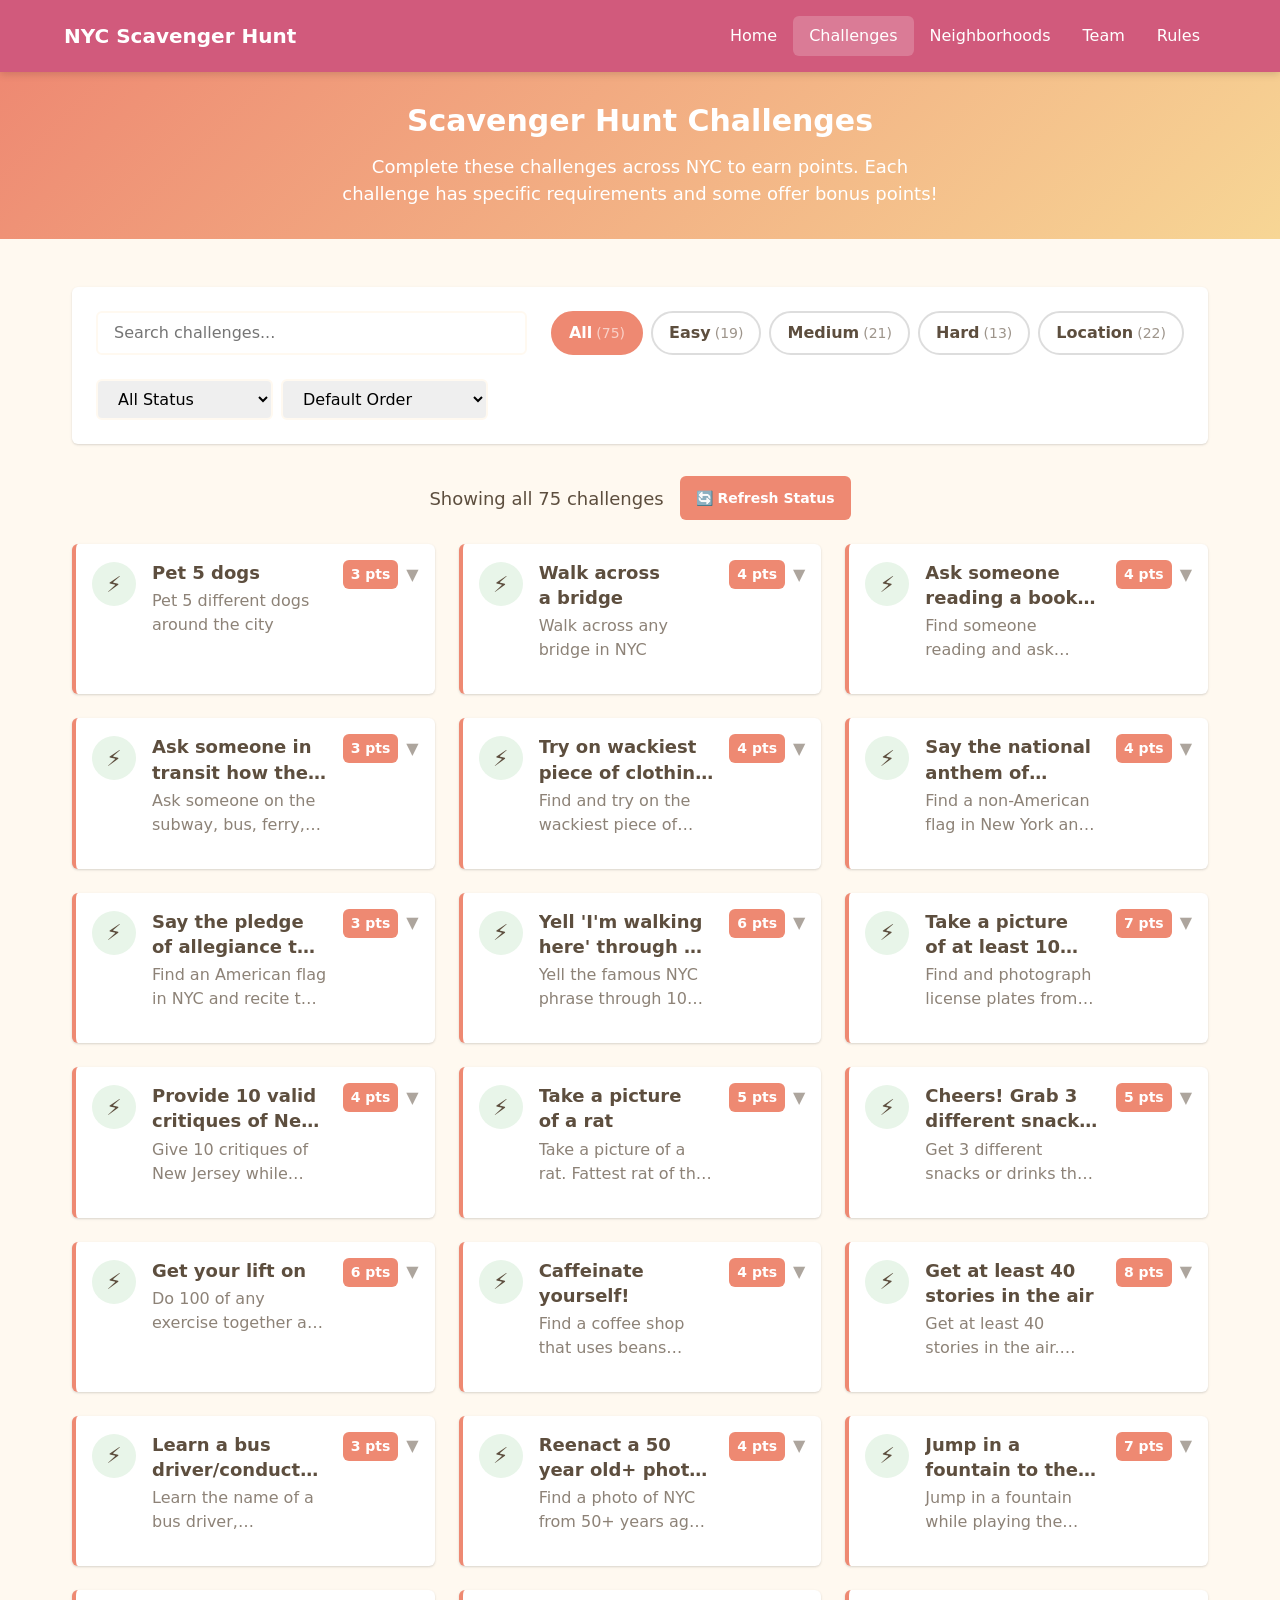
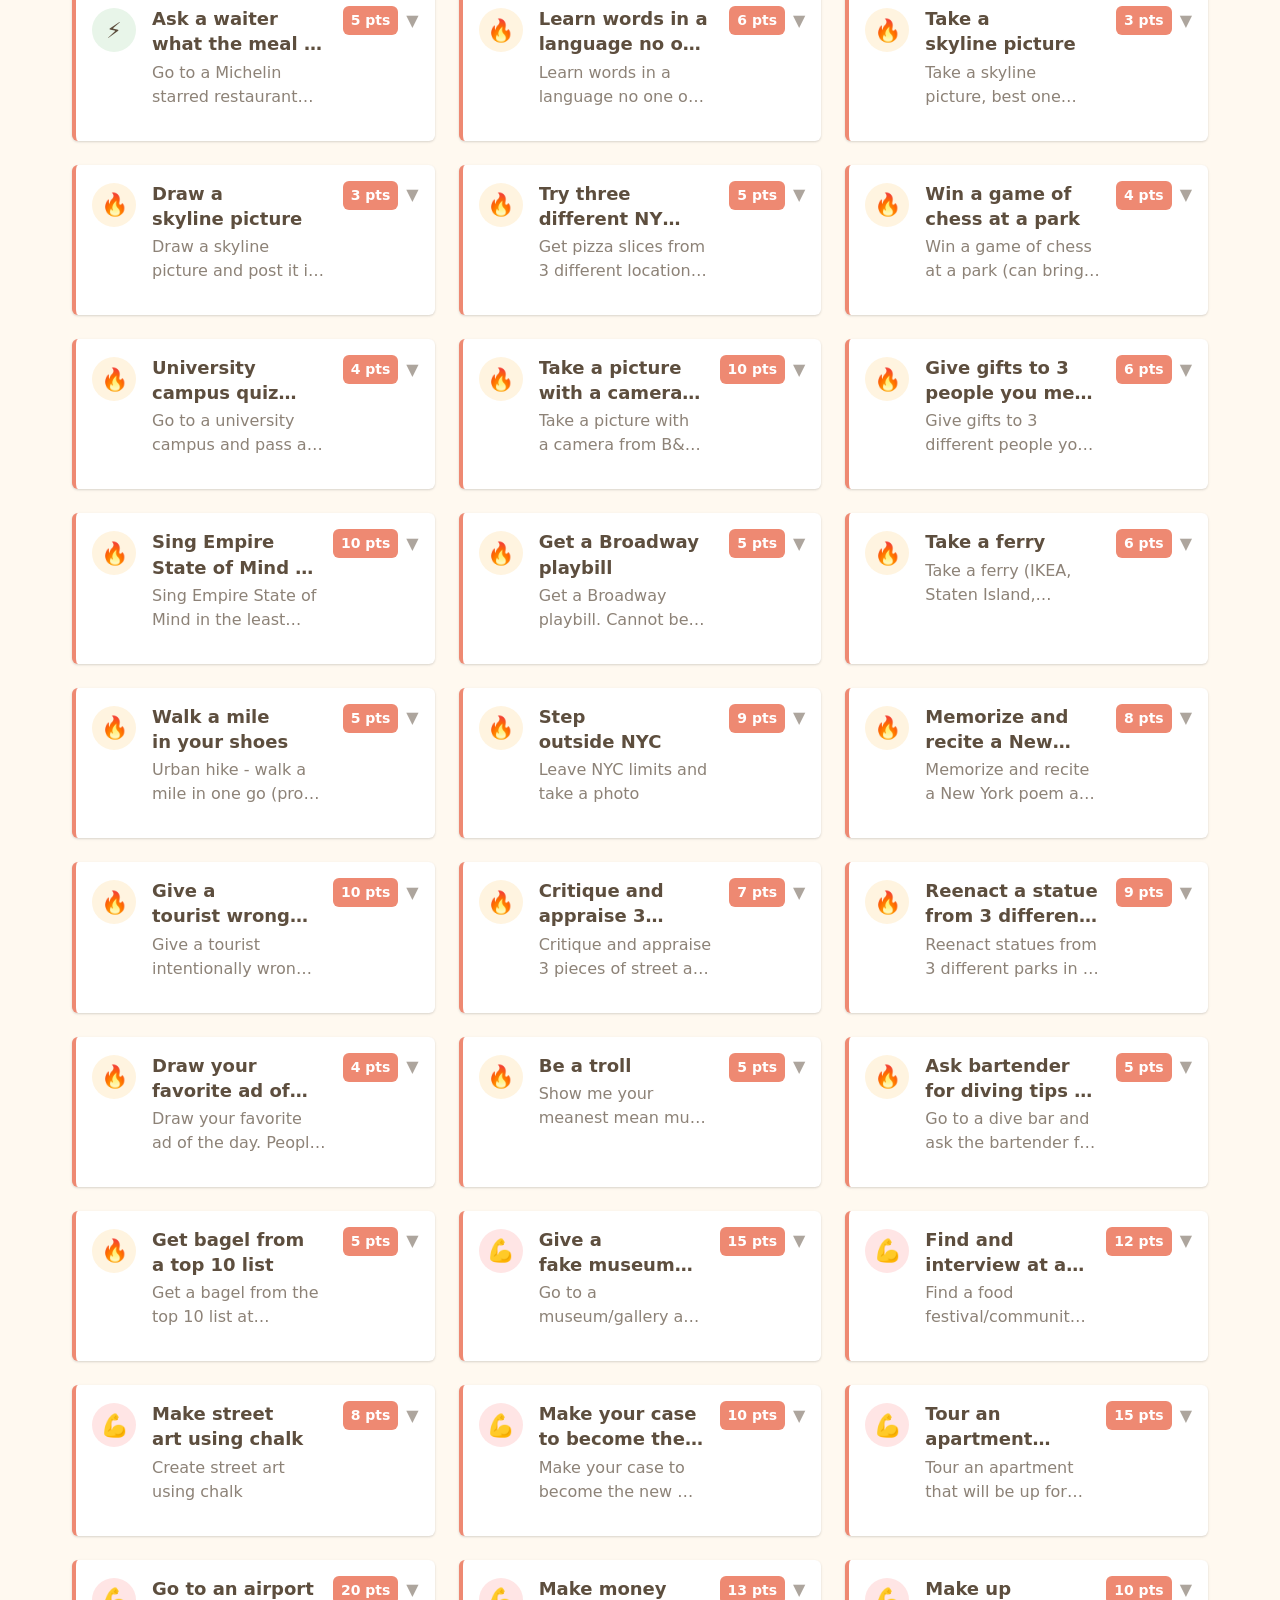
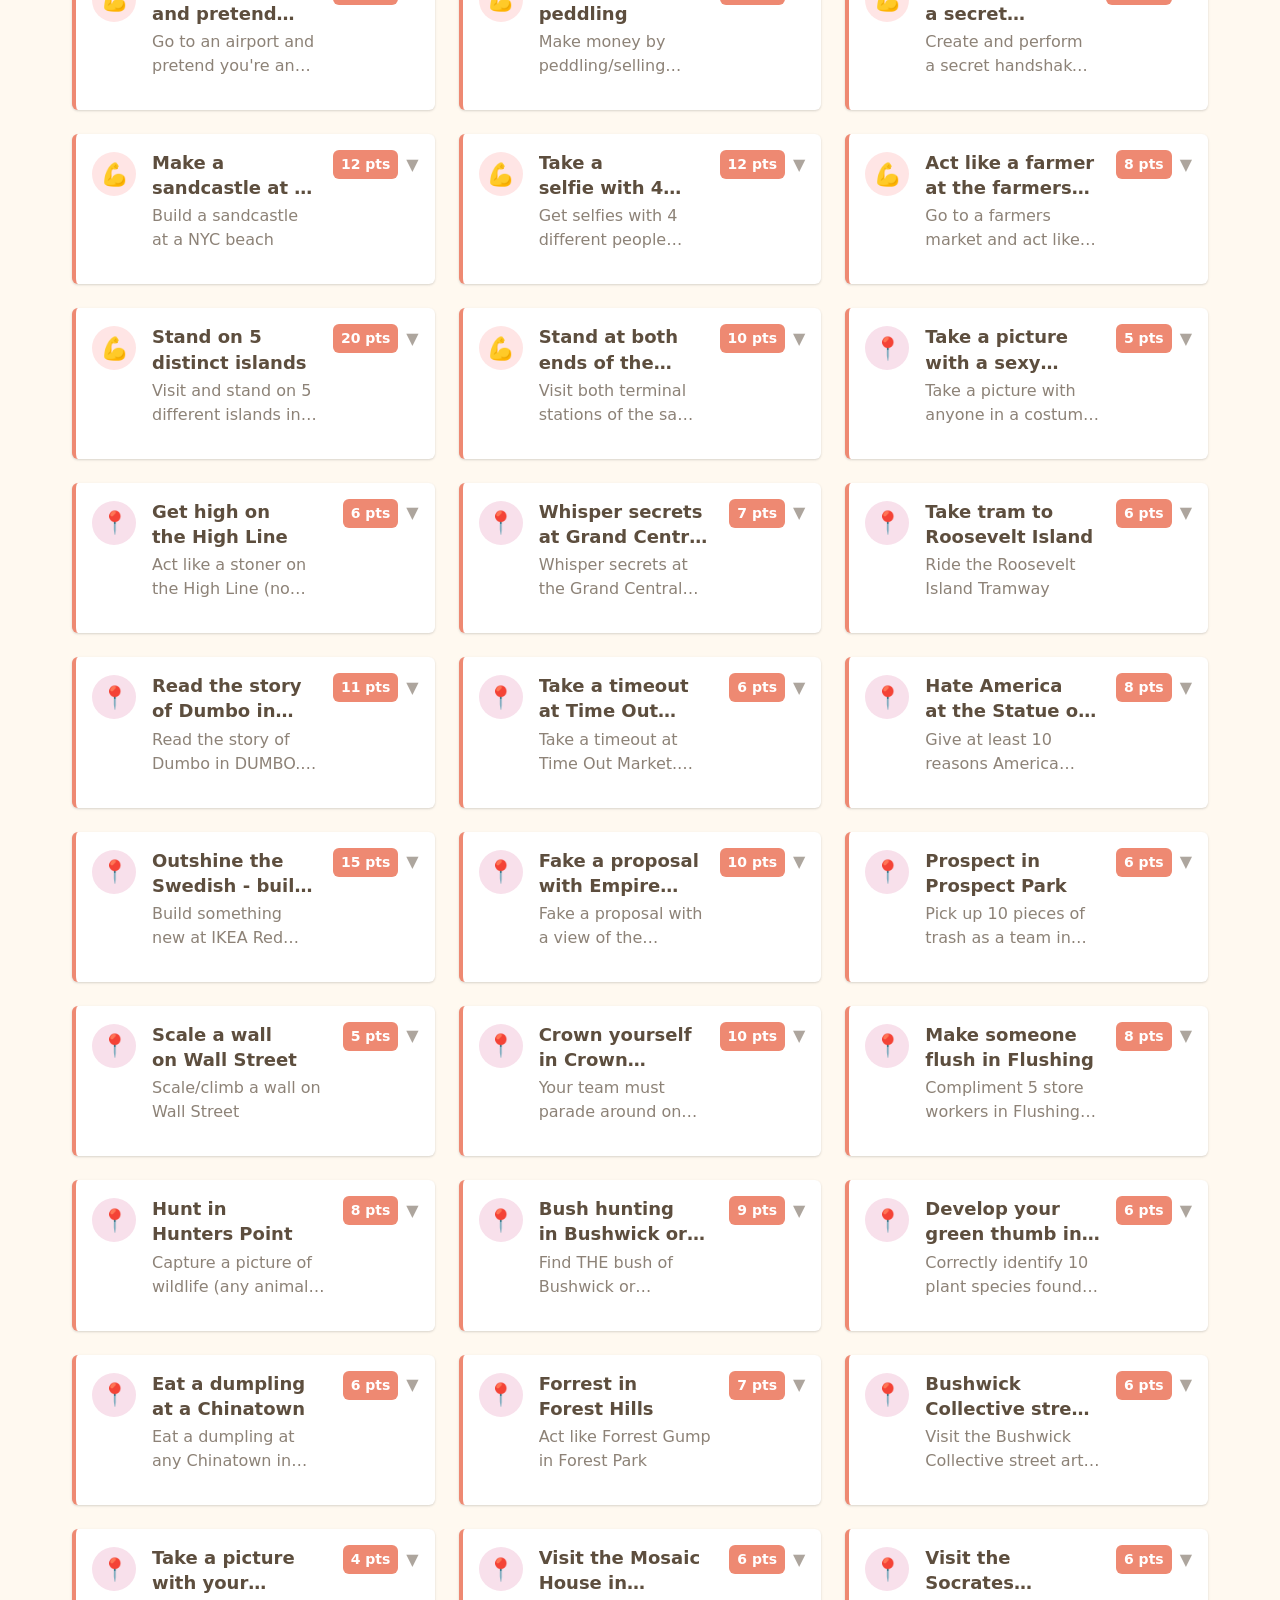
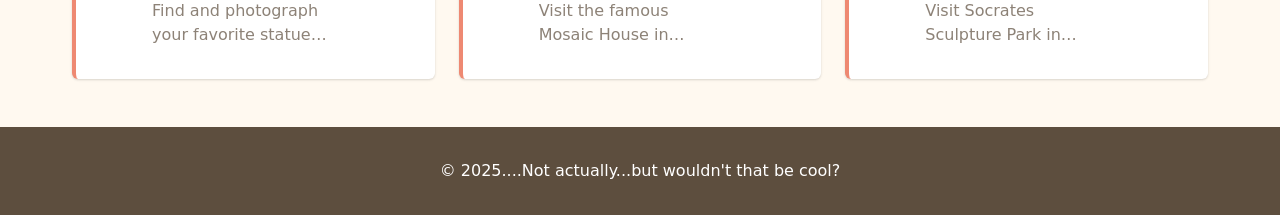
==== commit c88872b0: "unifying neighborhood data and fixing ui bugs" ====
--- a/pages/challenges.html
+++ b/pages/challenges.html
@@ -5,6 +5,7 @@
     <meta name="viewport" content="width=device-width, initial-scale=1.0">
     <meta name="description" content="NYC Scavenger Hunt Challenges - View all available challenges and their point values">
     <title>Challenges - NYC Scavenger Hunt</title>
+    <link rel="icon" href="../favicon.svg" type="image/svg+xml">
     <link rel="stylesheet" href="../css/reset.css">
     <link rel="stylesheet" href="../css/main.css">
     <link rel="stylesheet" href="../css/challenges.css">
@@ -131,7 +132,7 @@
                 <!-- Results Summary -->
                 <div class="results-summary">
                     <p id="results-count">Loading challenges...</p>
-                    <button id="refresh-status-btn" class="btn-refresh-status" title="Refresh completion status from Google Sheets">
+                    <button id="refresh-status-btn" class="btn-refresh-status" title="Refresh completion status">
                         🔄 Refresh Status
                     </button>
                 </div>
--- a/css/challenges-new-filters.css
+++ b/css/challenges-new-filters.css
@@ -123,13 +123,54 @@
    MOBILE: Bottom Sheet with All Filters
    ============================================ */
 
-/* Override old bottom sheet z-index */
+/* Mobile bottom sheet styling */
 #mobile-filters-overlay {
+    position: fixed !important;
+    top: 0;
+    left: 0;
+    right: 0;
+    bottom: 0;
+    background-color: rgba(0, 0, 0, 0.5);
     z-index: 200 !important;
+    opacity: 0 !important;
+    pointer-events: none !important;
+    transition: opacity 0.3s ease;
+    display: block !important;
+    animation: none !important;
+}
+
+#mobile-filters-overlay.active {
+    opacity: 1 !important;
+    pointer-events: all !important;
 }
 
 #mobile-filters-sheet {
+    position: fixed !important;
+    bottom: 0;
+    left: 0;
+    right: 0;
+    background-color: var(--white);
+    border-radius: 20px 20px 0 0;
     z-index: 201 !important;
+    transform: translateY(100%) !important;
+    transition: transform 0.3s ease;
+    max-height: 80vh;
+    overflow-y: auto;
+    box-shadow: 0 -4px 20px rgba(0, 0, 0, 0.2);
+    animation: none !important;
+    display: block !important;
+}
+
+#mobile-filters-sheet.active {
+    transform: translateY(0) !important;
+}
+
+/* Hide mobile filters on desktop */
+@media (min-width: 768px) {
+    #mobile-filters-overlay,
+    #mobile-filters-sheet {
+        display: none !important;
+    }
 }
 
 .filter-section {
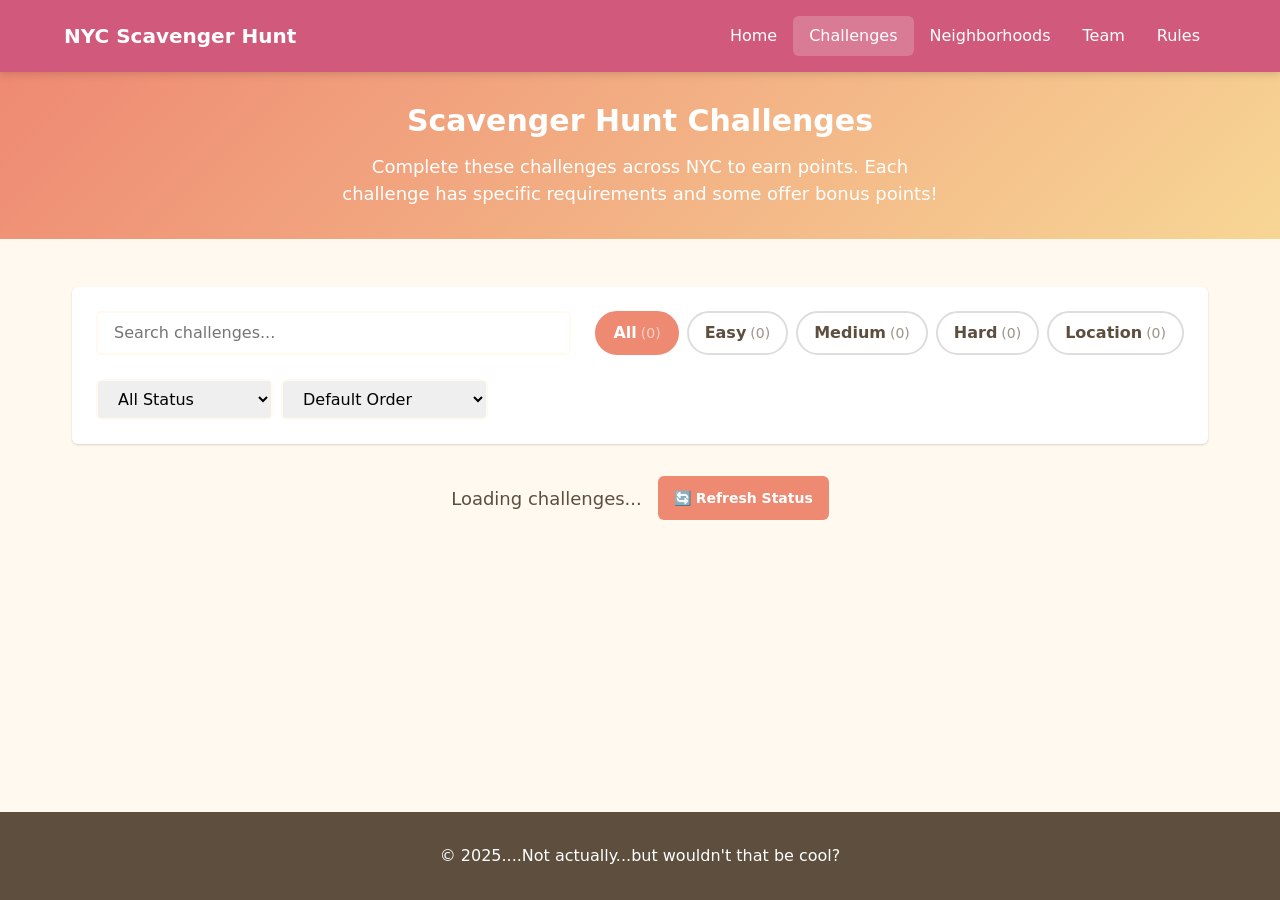
==== commit 599df5b5: "read challenges from sheets and unify sign in and fix ui bugs" ====
--- a/pages/challenges.html
+++ b/pages/challenges.html
@@ -171,6 +171,7 @@
     <script src="../js/sheets-integration.js"></script>
     <script src="../js/drive-manager.js"></script>
     <script src="../js/auth.js"></script>
+    <script src="../js/sign-in-modal.js"></script>
     <script src="../js/nav.js"></script>
     <script src="../js/challenges.js"></script>
 </body>
--- a/css/main.css
+++ b/css/main.css
@@ -260,6 +260,13 @@
     font-size: var(--font-size-base);
     color: var(--dark-color);
     background-color: var(--light-color); /* Warm cream background, not stark white */
+    display: flex;
+    flex-direction: column;
+    min-height: 100vh;
+}
+
+main {
+    flex: 1;
 }
 
 /* Container utility */
